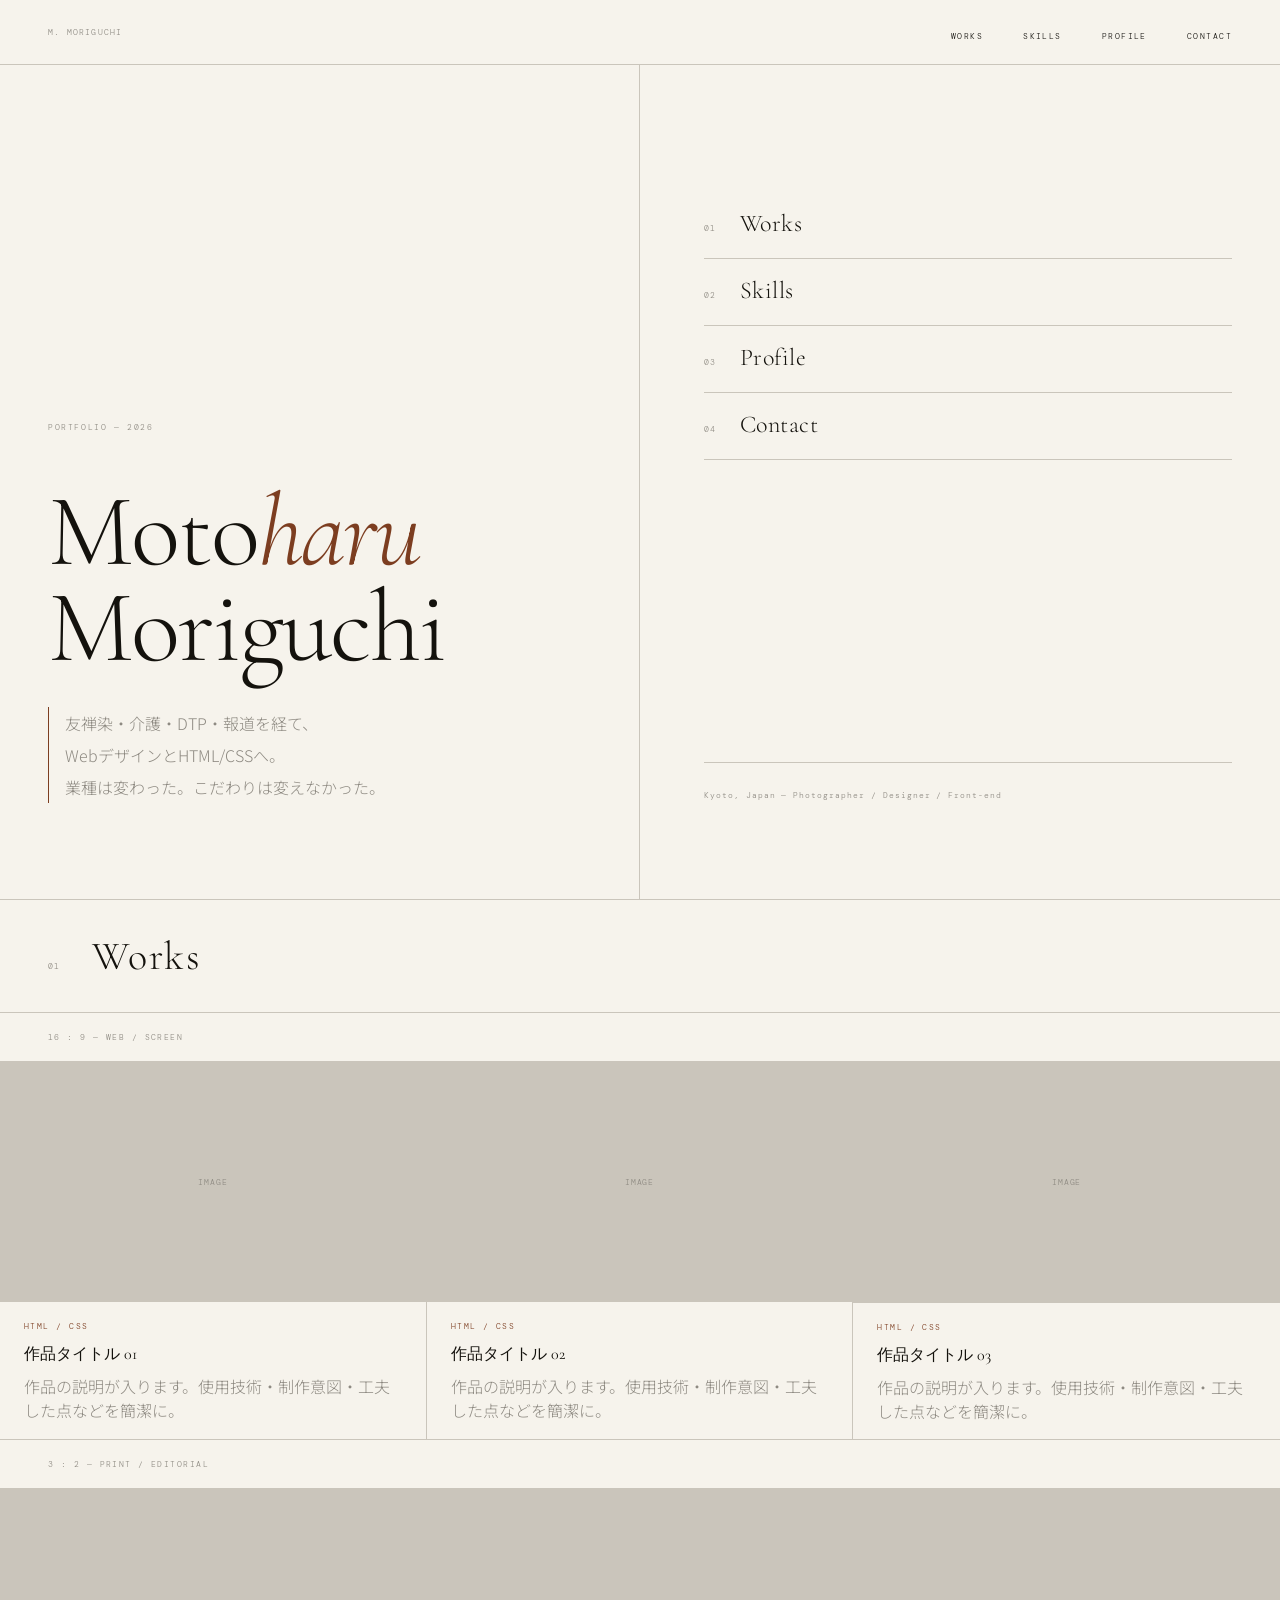
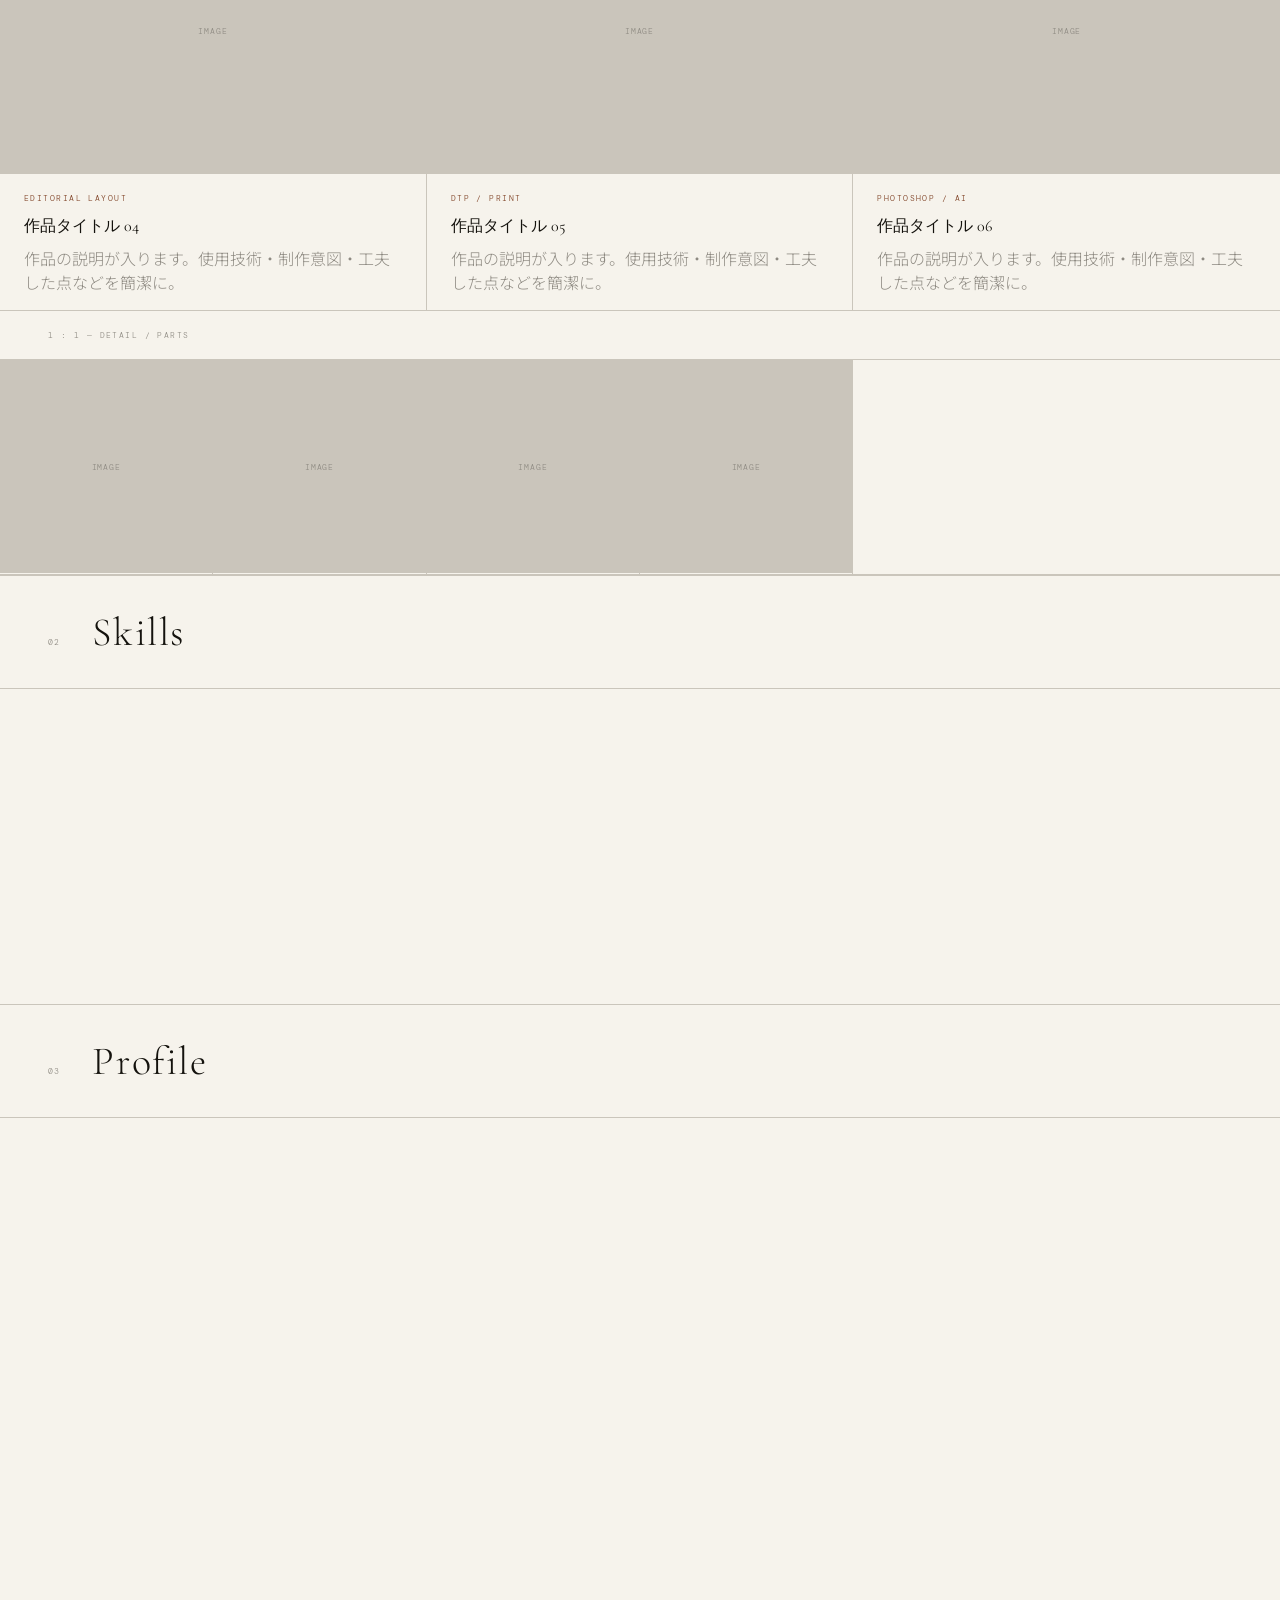
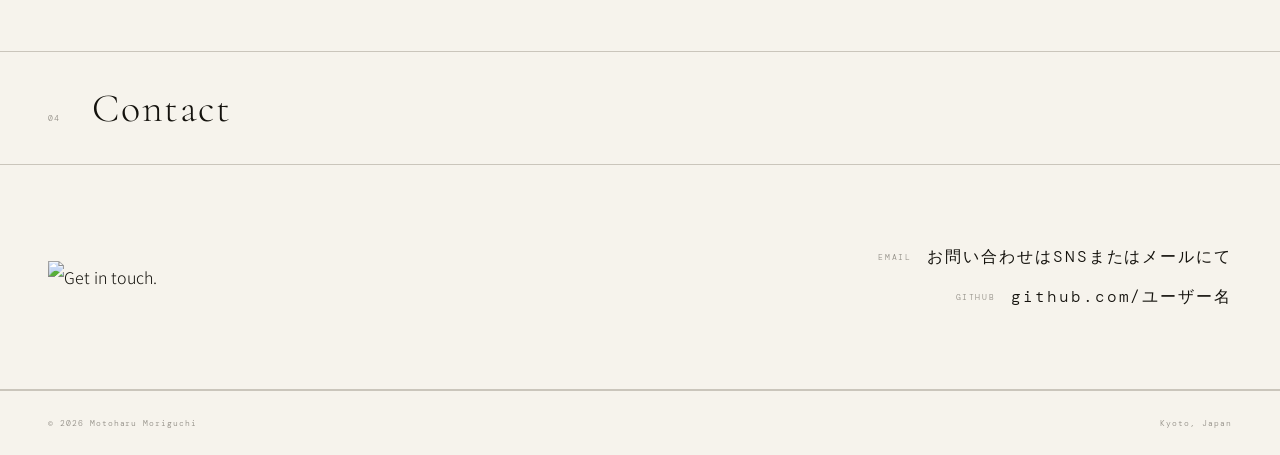
==== index.html @ 8b22ea51 "Refactor HTML structure and update skill indicators" ====
<!DOCTYPE html>
<html lang="ja">
<head>
  <meta charset="UTF-8">
  <meta name="viewport" content="width=device-width, initial-scale=1.0">
  <title>Motoharu Moriguchi — Portfolio</title>
  <link rel="preconnect" href="https://fonts.googleapis.com">
  <link rel="preconnect" href="https://fonts.gstatic.com" crossorigin>
  <link href="https://fonts.googleapis.com/css2?family=Cormorant+Garamond:ital,wght@0,300;0,400;0,600;1,300;1,400&family=Noto+Sans+JP:wght@300;400&family=DM+Mono:wght@300;400&display=swap" rel="stylesheet">
  <link rel="stylesheet" href="style.css">
</head>
<body>

  <!-- HEADER -->
  <header>
    <div class="logo label">M. Moriguchi</div>
    <nav>
      <ul>
        <li><a href="#works">Works</a></li>
        <li><a href="#skills">Skills</a></li>
        <li><a href="#profile">Profile</a></li>
        <li><a href="#contact">Contact</a></li>
      </ul>
    </nav>
  </header>

  <!-- HERO -->
  <section id="hero">
    <div class="hero-left">
      <div class="hero-issue label">Portfolio — 2026</div>
      <h1 class="hero-name serif">Moto<em>haru</em><br>Moriguchi</h1>
      <p class="hero-desc">
        友禅染・介護・DTP・報道を経て、<br>
        WebデザインとHTML/CSSへ。<br>
        業種は変わった。こだわりは変えなかった。
      </p>
    </div>
    <div class="hero-right">
      <ul class="hero-index">
        <li><a href="#works" class="hero-index-item">
          <span class="hero-index-num mono">01</span>
          <span class="hero-index-label serif">Works</span>
        </a></li>
        <li><a href="#skills" class="hero-index-item">
          <span class="hero-index-num mono">02</span>
          <span class="hero-index-label serif">Skills</span>
        </a></li>
        <li><a href="#profile" class="hero-index-item">
          <span class="hero-index-num mono">03</span>
          <span class="hero-index-label serif">Profile</span>
        </a></li>
        <li><a href="#contact" class="hero-index-item">
          <span class="hero-index-num mono">04</span>
          <span class="hero-index-label serif">Contact</span>
        </a></li>
      </ul>
      <div class="hero-bottom mono">Kyoto, Japan — Photographer / Designer / Front-end</div>
    </div>
  </section>

  <!-- WORKS -->
  <section id="works">
    <div class="section-header">
      <span class="section-num label">01</span>
      <h2 class="section-title serif">Works</h2>
    </div>

    <!-- 16:9 × 3 -->
    <div class="works-group">
      <div class="works-group-label">16 : 9 — Web / Screen</div>
      <ul class="works-grid-wide works-list">
        <li class="work-item fade-in">
          <div class="work-thumb r-16-9">
            <div class="work-thumb-placeholder">IMAGE</div>
          </div>
          <div class="work-meta">
            <div class="work-tag">HTML / CSS</div>
            <h3 class="work-title serif">作品タイトル 01</h3>
            <p class="work-desc">作品の説明が入ります。使用技術・制作意図・工夫した点などを簡潔に。</p>
          </div>
        </li>
        <li class="work-item fade-in">
          <div class="work-thumb r-16-9">
            <div class="work-thumb-placeholder">IMAGE</div>
          </div>
          <div class="work-meta">
            <div class="work-tag">HTML / CSS</div>
            <h3 class="work-title serif">作品タイトル 02</h3>
            <p class="work-desc">作品の説明が入ります。使用技術・制作意図・工夫した点などを簡潔に。</p>
          </div>
        </li>
        <li class="work-item fade-in">
          <div class="work-thumb r-16-9">
            <div class="work-thumb-placeholder">IMAGE</div>
          </div>
          <div class="work-meta">
            <div class="work-tag">HTML / CSS</div>
            <h3 class="work-title serif">作品タイトル 03</h3>
            <p class="work-desc">作品の説明が入ります。使用技術・制作意図・工夫した点などを簡潔に。</p>
          </div>
        </li>
      </ul>
    </div>

    <!-- 3:2 × 3 -->
    <div class="works-group">
      <div class="works-group-label">3 : 2 — Print / Editorial</div>
      <ul class="works-grid-wide works-list">
        <li class="work-item fade-in">
          <div class="work-thumb r-3-2">
            <div class="work-thumb-placeholder">IMAGE</div>
          </div>
          <div class="work-meta">
            <div class="work-tag">Editorial Layout</div>
            <h3 class="work-title serif">作品タイトル 04</h3>
            <p class="work-desc">作品の説明が入ります。使用技術・制作意図・工夫した点などを簡潔に。</p>
          </div>
        </li>
        <li class="work-item fade-in">
          <div class="work-thumb r-3-2">
            <div class="work-thumb-placeholder">IMAGE</div>
          </div>
          <div class="work-meta">
            <div class="work-tag">DTP / Print</div>
            <h3 class="work-title serif">作品タイトル 05</h3>
            <p class="work-desc">作品の説明が入ります。使用技術・制作意図・工夫した点などを簡潔に。</p>
          </div>
        </li>
        <li class="work-item fade-in">
          <div class="work-thumb r-3-2">
            <div class="work-thumb-placeholder">IMAGE</div>
          </div>
          <div class="work-meta">
            <div class="work-tag">Photoshop / Ai</div>
            <h3 class="work-title serif">作品タイトル 06</h3>
            <p class="work-desc">作品の説明が入ります。使用技術・制作意図・工夫した点などを簡潔に。</p>
          </div>
        </li>
      </ul>
    </div>

    <!-- 1:1 × 6 -->
    <div class="works-group">
      <div class="works-group-label">1 : 1 — Detail / Parts</div>
      <ul class="works-grid-square works-list">
        <li class="work-item fade-in">
          <div class="work-thumb r-1-1"><div class="work-thumb-placeholder">IMAGE</div></div>
        </li>
        <li class="work-item fade-in">
          <div class="work-thumb r-1-1"><div class="work-thumb-placeholder">IMAGE</div></div>
        </li>
        <li class="work-item fade-in">
          <div class="work-thumb r-1-1"><div class="work-thumb-placeholder">IMAGE</div></div>
        </li>
        <li class="work-item fade-in">
          <div class="work-thumb r-1-1"><div class="work-thumb-placeholder">IMAGE</div></div>
        </li>
        <li class="work-item fade-in">
          <div class="work-thumb r-1-1"><div class="work-thumb-placeholder">IMAGE</div></div>
        </li>
        <li class="work-item fade-in">
          <div class="work-thumb r-1-1"><div class="work-thumb-placeholder">IMAGE</div></div>
        </li>
      </ul>
    </div>
  </section>

  <!-- SKILLS -->
  <section id="skills">
    <div class="section-header">
      <span class="section-num label">02</span>
      <h2 class="section-title serif">Skills</h2>
    </div>
    <div class="skills-inner">
      <div class="skills-col fade-in">
        <div class="skills-col-title label">Design & Production</div>
        <ul class="skill-list">
          <li class="skill-row">
            <span class="skill-name">Photoshop</span>
            <div class="skill-level">
              <div class="skill-dot on"></div><div class="skill-dot on"></div><div class="skill-dot on"></div><div class="skill-dot on"></div><div class="skill-dot"></div>
            </div>
          </li>
          <li class="skill-row">
            <span class="skill-name">Illustrator</span>
            <div class="skill-level">
              <div class="skill-dot on"></div><div class="skill-dot on"></div><div class="skill-dot on"></div><div class="skill-dot on"></div><div class="skill-dot"></div>
            </div>
          </li>
          <li class="skill-row">
            <span class="skill-name">DTP / Print Output</span>
            <div class="skill-level">
              <div class="skill-dot on"></div><div class="skill-dot on"></div><div class="skill-dot on"></div><div class="skill-dot on"></div><div class="skill-dot on"></div>
            </div>
          </li>
        </ul>
      </div>
      <div class="skills-col fade-in">
        <div class="skills-col-title label">Web & Code</div>
        <ul class="skill-list">
          <li class="skill-row">
            <span class="skill-name">HTML / CSS</span>
            <div class="skill-level">
              <div class="skill-dot on"></div><div class="skill-dot on"></div><div class="skill-dot on"></div><div class="skill-dot"></div><div class="skill-dot"></div>
            </div>
          </li>
          <li class="skill-row">
            <span class="skill-name">Web Editing</span>
            <div class="skill-level">
              <div class="skill-dot on"></div><div class="skill-dot on"></div><div class="skill-dot on"></div><div class="skill-dot on"></div><div class="skill-dot"></div>
            </div>
          </li>
          <li class="skill-row">
            <span class="skill-name">AI Tools (Claude)</span>
            <div class="skill-level">
              <div class="skill-dot on"></div><div class="skill-dot on"></div><div class="skill-dot on"></div><div class="skill-dot on"></div><div class="skill-dot"></div>
            </div>
          </li>
        </ul>
      </div>
    </div>
  </section>

  <!-- PROFILE -->
  <section id="profile">
    <div class="section-header">
      <span class="section-num label">03</span>
      <h2 class="section-title serif">Profile</h2>
    </div>
    <div class="profile-inner">
      <div class="profile-main fade-in">
        <p class="profile-lead serif">
          異色に見えるキャリアが、<br>
          自分の中では<em>一本の線</em>でつながっています。
        </p>
        <p class="profile-body">
          友禅染職人として10年、その後介護・DTP・新聞社Web編集と現場を渡り歩いてきました。
          業種は変わっても、どの現場でも「精度と品質を自分の基準で守る」姿勢は一貫していました。
          現在はHTML/CSSによるWeb制作を習得し、これまでの制作・編集・出力の実務経験と組み合わせることで、
          デザインと実装の両面から貢献できる環境を探しています。
        </p>
      </div>
      <div class="profile-side fade-in">
        <div class="profile-side-title label">Career</div>
        <ul class="career-list">
          <li class="career-item">
            <div class="career-year mono">2003 – 2012</div>
            <div class="career-role">友禅染職人 / 森口華弘</div>
          </li>
          <li class="career-item">
            <div class="career-year mono">2014 – 2019</div>
            <div class="career-role">介護福祉士 / SOMPOケア</div>
          </li>
          <li class="career-item">
            <div class="career-year mono">2021 – 2022</div>
            <div class="career-role">印刷出力 / Pod株式会社</div>
          </li>
          <li class="career-item">
            <div class="career-year mono">2022 – 2025</div>
            <div class="career-role">Web編集 / 京都新聞社</div>
          </li>
          <li class="career-item">
            <div class="career-year mono">2026 –</div>
            <div class="career-role">Web制作 職業訓練修了</div>
          </li>
        </ul>
      </div>
    </div>
  </section>

  <!-- CONTACT -->
  <section id="contact">
    <div class="section-header">
      <span class="section-num label">04</span>
      <h2 class="section-title serif">Contact</h2>
    </div>
    <div class="contact-inner">
      <img src="assets/get_in_touch.svg" alt="Get in touch." class="contact-headline-svg">
      <ul class="contact-links">
        <li><a href="mailto:zeitgeist0703@gmail.com" class="contact-link">
          <span class="contact-link-label">Email</span>
          お問い合わせはSNSまたはメールにて
        </a></li>
        <li><a href="https://github.com/ユーザー名" class="contact-link" target="_blank">
          <span class="contact-link-label">GitHub</span>
          github.com/ユーザー名
        </a></li>
      </ul>
    </div>
  </section>

  <!-- FOOTER -->
  <footer>
    <span class="mono">© 2026 Motoharu Moriguchi</span>
    <span class="mono">Kyoto, Japan</span>
  </footer>

  <script>
    const observer = new IntersectionObserver((entries) => {
      entries.forEach((entry, i) => {
        if (entry.isIntersecting) {
          setTimeout(() => entry.target.classList.add('visible'), i * 100);
        }
      });
    }, { threshold: 0.1 });
    document.querySelectorAll('.fade-in').forEach(el => observer.observe(el));
  </script>

</body>
</html>
---- style.css ----
/* ============================================
   8px GRID SYSTEM
   font-size : 8 / 16 / 24 / 32 / 40 / 48 / 56 / 64 / 72 / 80 / 96 / 112px
   spacing   : 8 / 16 / 24 / 32 / 40 / 48 / 56 / 64 / 80 / 96 / 112 / 128px
   line-height: 16 / 24 / 32 / 40 / 48 / 56 / 64 / 80 / 96px
============================================ */

:root {
  --ink: #14120d;
  --paper: #f6f3ec;
  --accent: #7c3d20;
  --muted: #8e8a82;
  --rule: #cac5bb;
  --surface: rgba(124, 61, 32, 0.04);
}

*, *::before, *::after { box-sizing: border-box; margin: 0; padding: 0; }
html { scroll-behavior: smooth; }

body {
  background: var(--paper);
  color: var(--ink);
  font-family: 'Noto Sans JP', sans-serif;
  font-weight: 300;
  font-size: 16px;
  line-height: 32px;
  overflow-x: hidden;
}

/* ── UTILITY ── */
.label {
  font-family: 'DM Mono', monospace;
  font-size: 8px;
  line-height: 16px;
  color: var(--muted);
  letter-spacing: 0.15em;
  text-transform: uppercase;
}

.mono {
  font-family: 'DM Mono', monospace;
  font-size: 8px;
  line-height: 16px;
  color: var(--muted);
  letter-spacing: 0.12em;
}

.serif {
  font-family: 'Cormorant Garamond', serif;
  font-weight: 300;
}

nav ul,
.hero-index,
.contact-links,
.works-list,
.skill-list,
.career-list {
  list-style: none;
  padding: 0;
  margin: 0;
}

/* ── HEADER ── */
header {
  position: fixed;
  top: 0; left: 0; right: 0;
  z-index: 100;
  display: flex;
  justify-content: space-between;
  align-items: center;
  padding: 16px 48px;
  border-bottom: 1px solid var(--rule);
  background: rgba(246, 243, 236, 0.94);
  backdrop-filter: blur(8px);
}

nav ul { display: flex; gap: 40px; }

nav a {
  font-family: 'DM Mono', monospace;
  font-size: 8px;
  line-height: 16px;
  letter-spacing: 0.18em;
  text-transform: uppercase;
  color: var(--ink);
  text-decoration: none;
  position: relative;
  padding-bottom: 2px;
  transition: color 0.25s;
}

nav a::after {
  content: '';
  position: absolute;
  left: 0; bottom: 0;
  width: 0; height: 1px;
  background: var(--accent);
  transition: width 0.3s cubic-bezier(0.4, 0, 0.2, 1);
}
nav a:hover { color: var(--accent); }
nav a:hover::after { width: 100%; }

/* ── HERO ── */
#hero {
  min-height: 100vh;
  display: grid;
  grid-template-columns: 1fr 1fr;
  border-bottom: 1px solid var(--rule);
  padding-top: 64px;
}

.hero-left {
  padding: 128px 64px 96px 48px;
  display: flex;
  flex-direction: column;
  justify-content: flex-end;
  border-right: 1px solid var(--rule);
}

.hero-issue {
  letter-spacing: 0.2em;
  margin-bottom: 48px;
}

.hero-name {
  font-size: clamp(64px, 8vw, 112px);
  line-height: 96px;
  letter-spacing: -0.02em;
  margin-bottom: 32px;
}

.hero-name em { font-style: italic; color: var(--accent); }

.hero-desc {
  max-width: 48ch;
  font-size: 16px;
  line-height: 32px;
  color: var(--muted);
  border-left: 1px solid var(--accent);
  padding-left: 16px;
}

.hero-right {
  padding: 128px 48px 96px 64px;
  display: flex;
  flex-direction: column;
  justify-content: space-between;
}

.hero-index { display: flex; flex-direction: column; gap: 0; }

.hero-index-item {
  display: flex;
  align-items: baseline;
  gap: 24px;
  padding: 16px 0;
  border-bottom: 1px solid var(--rule);
  text-decoration: none;
  color: var(--ink);
  transition: color 0.25s, padding-left 0.25s cubic-bezier(0.4, 0, 0.2, 1);
}

.hero-index-item::after {
  content: '→';
  font-family: 'Cormorant Garamond', serif;
  font-size: 16px;
  margin-left: auto;
  opacity: 0;
  transform: translateX(-8px);
  transition: opacity 0.25s, transform 0.25s cubic-bezier(0.4, 0, 0.2, 1);
}

.hero-index-item:hover { color: var(--accent); padding-left: 8px; }
.hero-index-item:hover::after { opacity: 1; transform: translateX(0); }

.hero-index-num { min-width: 2ch; }

.hero-index-label {
  font-size: 24px;
  line-height: 32px;
  letter-spacing: 0.02em;
}

.hero-bottom { padding-top: 24px; border-top: 1px solid var(--rule); }

/* ── SECTION BASE ── */
section { border-bottom: 1px solid var(--rule); }

.section-header {
  display: flex;
  align-items: baseline;
  gap: 32px;
  padding: 32px 48px;
  border-bottom: 1px solid var(--rule);
}

.section-title {
  font-size: 40px;
  line-height: 48px;
  letter-spacing: 0.04em;
}

/* ── WORKS ── */
.works-group-label {
  font-family: 'DM Mono', monospace;
  font-size: 8px;
  line-height: 16px;
  letter-spacing: 0.18em;
  text-transform: uppercase;
  color: var(--muted);
  padding: 16px 48px;
  border-bottom: 1px solid var(--rule);
}

.works-grid-wide {
  display: grid;
  grid-template-columns: repeat(3, 1fr);
  border-bottom: 1px solid var(--rule);
}

.works-grid-square {
  display: grid;
  grid-template-columns: repeat(6, 1fr);
  border-bottom: 1px solid var(--rule);
}

.work-item {
  border-right: 1px solid var(--rule);
  cursor: pointer;
  position: relative;
  transition: background 0.3s, transform 0.35s cubic-bezier(0.4, 0, 0.2, 1), box-shadow 0.35s cubic-bezier(0.4, 0, 0.2, 1);
  overflow: hidden;
}

.work-item:last-child { border-right: none; }

.work-item:hover {
  background: var(--surface);
  transform: translateY(-3px);
  box-shadow: 0 12px 40px rgba(20, 18, 13, 0.07);
  z-index: 1;
}

.work-thumb {
  width: 100%;
  background: var(--rule);
  overflow: hidden;
  position: relative;
}

.work-thumb.r-16-9 { aspect-ratio: 16/9; }
.work-thumb.r-3-2  { aspect-ratio: 3/2; }
.work-thumb.r-1-1  { aspect-ratio: 1/1; }

.work-thumb::after {
  content: 'VIEW';
  position: absolute;
  inset: 0;
  background: rgba(20, 18, 13, 0);
  display: grid;
  place-items: center;
  font-family: 'DM Mono', monospace;
  font-size: 8px;
  letter-spacing: 0.28em;
  color: transparent;
  transition: background 0.35s ease, color 0.35s ease;
}

.work-item:hover .work-thumb::after {
  background: rgba(20, 18, 13, 0.4);
  color: var(--paper);
}

.work-thumb-placeholder {
  width: 100%;
  height: 100%;
  display: flex;
  align-items: center;
  justify-content: center;
  font-family: 'DM Mono', monospace;
  font-size: 8px;
  color: var(--muted);
  letter-spacing: 0.1em;
}

.work-meta {
  padding: 16px 24px;
  border-top: 1px solid var(--rule);
}

.works-grid-square .work-meta { display: none; }

.work-tag {
  font-family: 'DM Mono', monospace;
  font-size: 8px;
  line-height: 16px;
  letter-spacing: 0.18em;
  color: var(--accent);
  text-transform: uppercase;
  margin-bottom: 8px;
}

.work-title {
  font-size: 16px;
  line-height: 24px;
  font-weight: 400;
  margin-bottom: 8px;
}

.work-desc {
  font-size: 16px;
  line-height: 24px;
  color: var(--muted);
}

/* ── SKILLS ── */
#skills .skills-inner { display: grid; grid-template-columns: 1fr 1fr; }

.skills-col {
  padding: 48px;
  border-right: 1px solid var(--rule);
}
.skills-col:last-child { border-right: none; }

.skills-col-title { margin-bottom: 32px; }

.skill-row {
  padding: 12px 0;
  border-bottom: 1px solid var(--rule);
}

.skill-name {
  display: block;
  font-size: 16px;
  line-height: 24px;
  margin-bottom: 8px;
}

.skill-bar-wrap {
  display: flex;
  flex-direction: column;
  gap: 6px;
}

.skill-level-label {
  font-family: 'DM Mono', monospace;
  font-size: 7px;
  letter-spacing: 0.12em;
  color: var(--muted);
  align-self: flex-end;
}

.skill-bar-track {
  height: 3px;
  background: var(--rule);
  position: relative;
  border-radius: 1.5px;
}

.skill-bar-fill {
  position: absolute;
  top: 0; left: 0;
  height: 3px;
  background: var(--accent);
  border-radius: 1.5px;
}

/* ── PROFILE ── */
#profile .profile-inner { display: grid; grid-template-columns: 2fr 1fr; }

.profile-main {
  padding: 64px 48px;
  border-right: 1px solid var(--rule);
}

.profile-lead {
  font-size: clamp(24px, 2.5vw, 32px);
  line-height: 48px;
  margin-bottom: 48px;
}

.profile-lead em { font-style: italic; color: var(--accent); }

.profile-body {
  font-size: 16px;
  line-height: 32px;
  color: var(--muted);
  max-width: 60ch;
}

.profile-side { padding: 64px 48px; }

.profile-side-title { margin-bottom: 24px; }

.career-item {
  padding: 16px 0;
  border-bottom: 1px solid var(--rule);
  transition: padding-left 0.2s cubic-bezier(0.4, 0, 0.2, 1);
}

.career-item:hover { padding-left: 8px; }

.career-role {
  font-size: 16px;
  line-height: 24px;
}

/* ── CONTACT ── */
#contact .contact-inner {
  padding: 80px 48px;
  display: flex;
  align-items: center;
  justify-content: space-between;
}

.contact-headline {
  font-size: clamp(40px, 5vw, 120px);
  line-height: 0.78;
  letter-spacing: -0.03em;
}

.contact-headline em { font-style: italic; color: var(--accent); }

.contact-links {
  display: flex;
  flex-direction: column;
  gap: 16px;
  align-items: flex-end;
}

.contact-link {
  font-family: 'DM Mono', monospace;
  font-size: 16px;
  line-height: 24px;
  letter-spacing: 0.12em;
  color: var(--ink);
  text-decoration: none;
  display: flex;
  align-items: center;
  gap: 16px;
  transition: color 0.25s;
}

.contact-link:hover { color: var(--accent); }

.contact-link-label {
  font-size: 8px;
  line-height: 16px;
  color: var(--muted);
  letter-spacing: 0.2em;
  text-transform: uppercase;
}

/* ── FOOTER ── */
footer {
  padding: 24px 48px;
  display: flex;
  justify-content: space-between;
  align-items: center;
  border-top: 1px solid var(--rule);
}

/* ── FADE IN ── */
.fade-in {
  opacity: 0;
  transform: translateY(16px);
  transition: opacity 0.75s cubic-bezier(0.4, 0, 0.2, 1), transform 0.75s cubic-bezier(0.4, 0, 0.2, 1);
}
.fade-in.visible { opacity: 1; transform: none; }

/* ── RESPONSIVE ── */
@media (max-width: 768px) {
  header { padding: 16px 24px; }
  nav ul { gap: 16px; }

  #hero { grid-template-columns: 1fr; }
  .hero-left {
    padding: 88px 24px 40px;
    border-right: none;
    border-bottom: 1px solid var(--rule);
  }
  .hero-issue { margin-bottom: 32px; }
  .hero-name {
    font-size: clamp(40px, 11vw, 64px);
    line-height: 56px;
    margin-bottom: 24px;
  }
  .hero-right { padding: 40px 24px; }
  .hero-index-item { padding: 16px 0; }
  .hero-index-label { font-size: 24px; line-height: 32px; }

  .section-header { padding: 16px 24px; }
  .section-title { font-size: 32px; line-height: 40px; }

  .works-grid-wide { grid-template-columns: 1fr; }
  .works-grid-square { grid-template-columns: repeat(3, 1fr); }
  .work-item { border-right: none; border-bottom: 1px solid var(--rule); }
  .works-group-label { padding: 16px 24px; }

  #skills .skills-inner { grid-template-columns: 1fr; }
  .skills-col { border-right: none; border-bottom: 1px solid var(--rule); padding: 32px 24px; }

  #profile .profile-inner { grid-template-columns: 1fr; }
  .profile-main { border-right: none; border-bottom: 1px solid var(--rule); padding: 40px 24px; }
  .profile-lead { font-size: clamp(24px, 4.5vw, 32px); line-height: 40px; margin-bottom: 32px; }
  .profile-side { padding: 40px 24px; }

  #contact .contact-inner {
    flex-direction: column;
    gap: 40px;
    align-items: flex-start;
    padding: 48px 24px;
  }
  .contact-headline { font-size: clamp(40px, 11vw, 56px); }
  .contact-links { align-items: flex-start; }

  footer { padding: 24px; flex-direction: column; gap: 8px; align-items: flex-start; }
}

@media (hover: none) {
  .work-item:hover { transform: none; box-shadow: none; background: transparent; }
  .hero-index-item:hover { padding-left: 0; }
  .hero-index-item:hover::after { opacity: 0; transform: translateX(-8px); }
  .career-item:hover { padding-left: 0; }
}
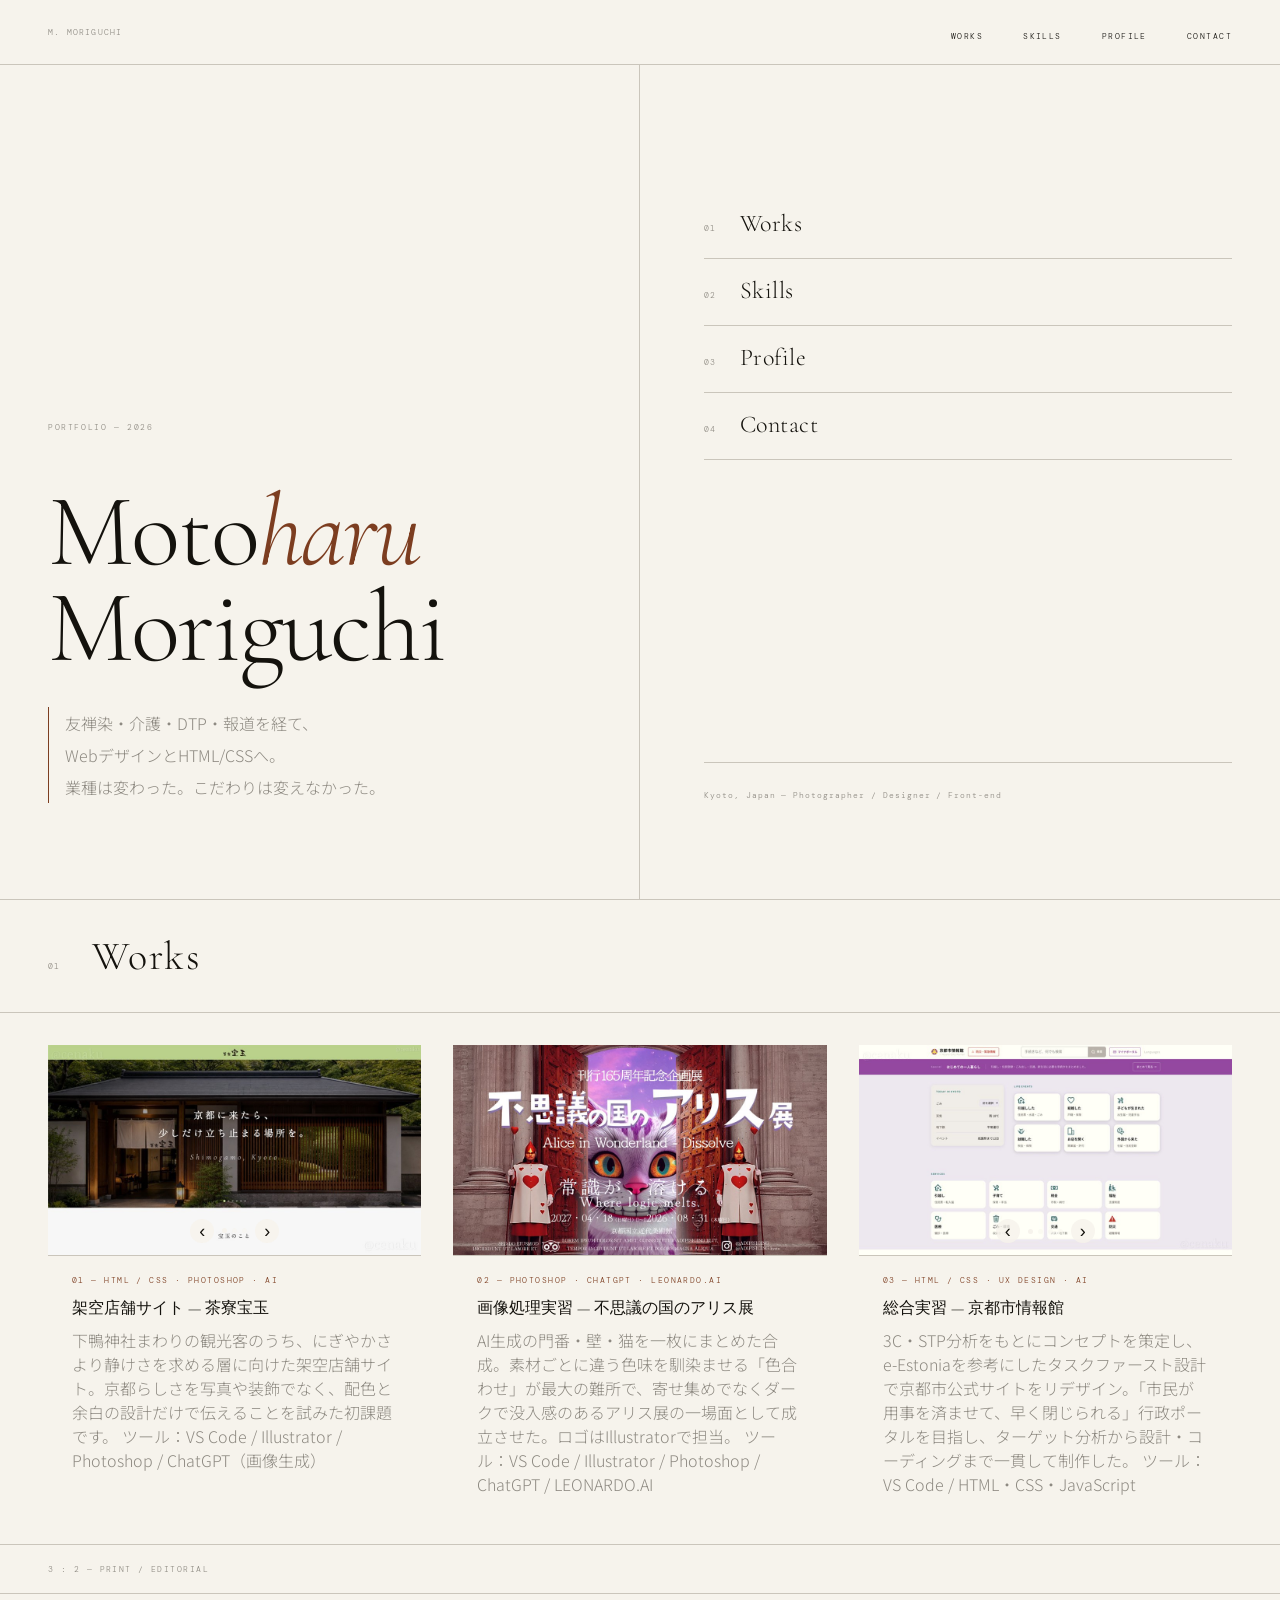
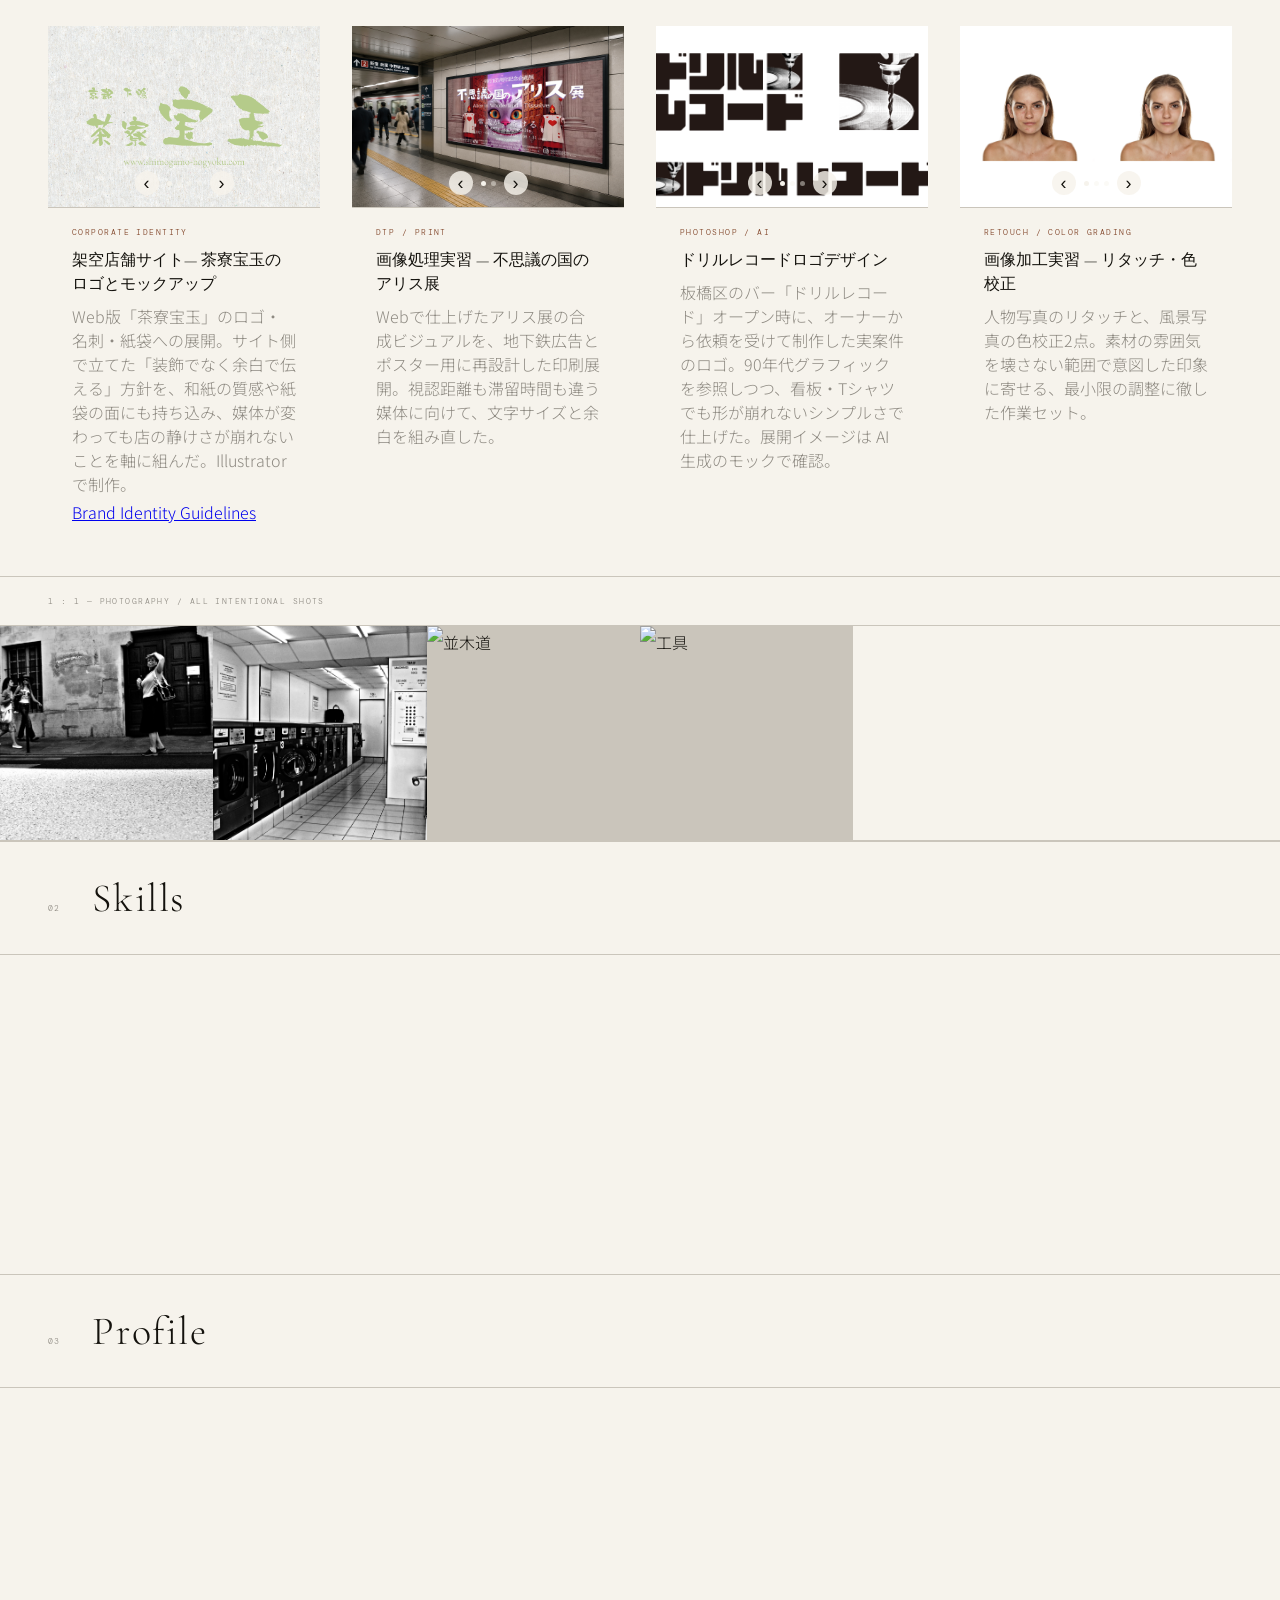
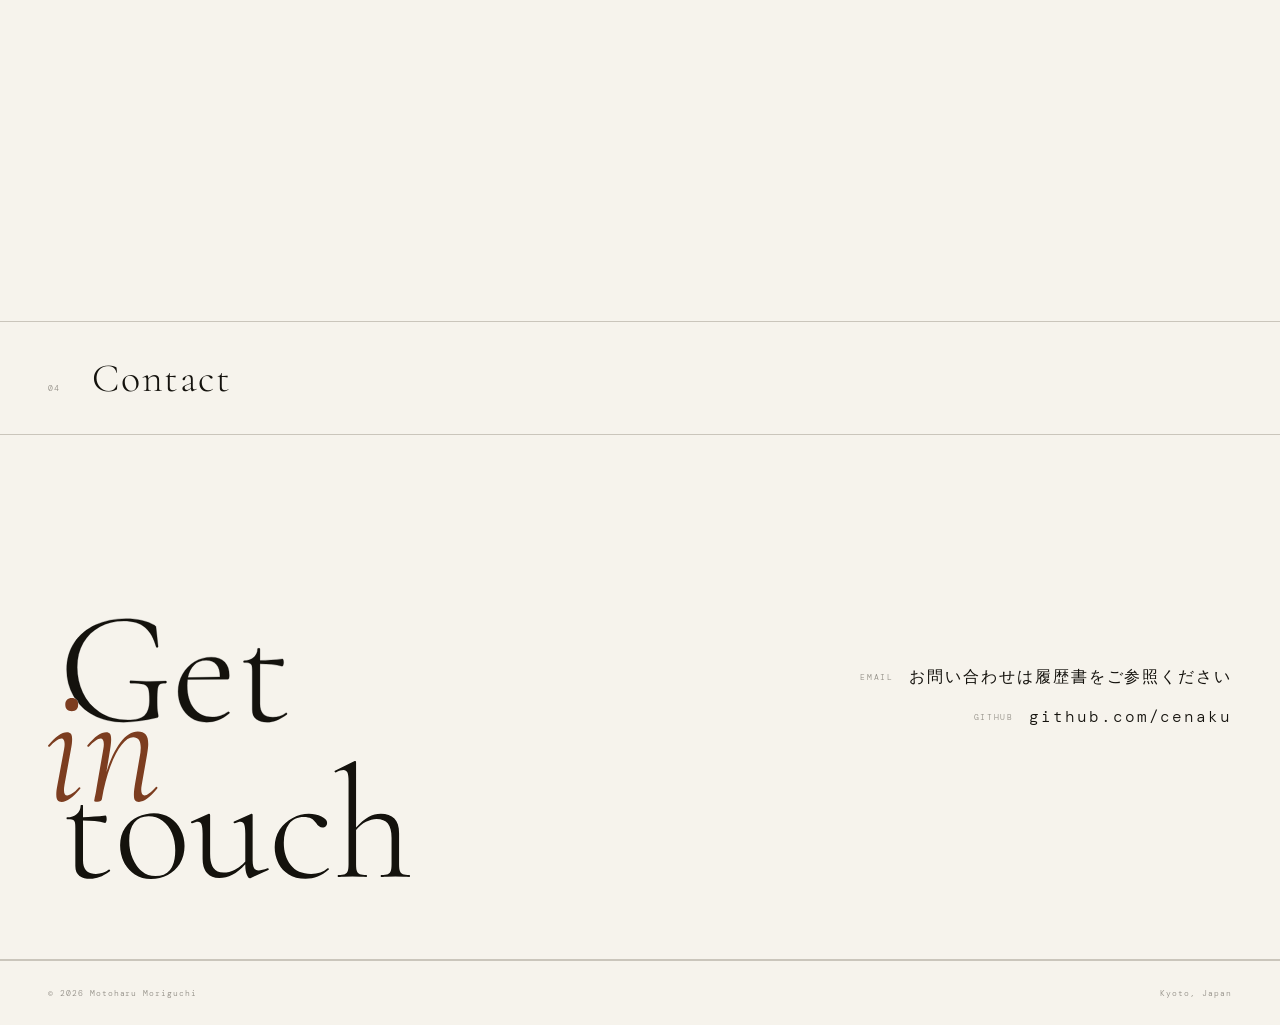
==== commit f1f2a5a7: "Move portfolio_index contents to root" ====
--- a/index.html
+++ b/index.html
@@ -1,310 +1,740 @@
-<!DOCTYPE html>
+<!doctype html>
 <html lang="ja">
-<head>
-  <meta charset="UTF-8">
-  <meta name="viewport" content="width=device-width, initial-scale=1.0">
-  <title>Motoharu Moriguchi — Portfolio</title>
-  <link rel="preconnect" href="https://fonts.googleapis.com">
-  <link rel="preconnect" href="https://fonts.gstatic.com" crossorigin>
-  <link href="https://fonts.googleapis.com/css2?family=Cormorant+Garamond:ital,wght@0,300;0,400;0,600;1,300;1,400&family=Noto+Sans+JP:wght@300;400&family=DM+Mono:wght@300;400&display=swap" rel="stylesheet">
-  <link rel="stylesheet" href="style.css">
-</head>
-<body>
-
-  <!-- HEADER -->
-  <header>
-    <div class="logo label">M. Moriguchi</div>
-    <nav>
-      <ul>
-        <li><a href="#works">Works</a></li>
-        <li><a href="#skills">Skills</a></li>
-        <li><a href="#profile">Profile</a></li>
-        <li><a href="#contact">Contact</a></li>
-      </ul>
-    </nav>
-  </header>
-
-  <!-- HERO -->
-  <section id="hero">
-    <div class="hero-left">
-      <div class="hero-issue label">Portfolio — 2026</div>
-      <h1 class="hero-name serif">Moto<em>haru</em><br>Moriguchi</h1>
-      <p class="hero-desc">
-        友禅染・介護・DTP・報道を経て、<br>
-        WebデザインとHTML/CSSへ。<br>
-        業種は変わった。こだわりは変えなかった。
-      </p>
-    </div>
-    <div class="hero-right">
-      <ul class="hero-index">
-        <li><a href="#works" class="hero-index-item">
-          <span class="hero-index-num mono">01</span>
-          <span class="hero-index-label serif">Works</span>
-        </a></li>
-        <li><a href="#skills" class="hero-index-item">
-          <span class="hero-index-num mono">02</span>
-          <span class="hero-index-label serif">Skills</span>
-        </a></li>
-        <li><a href="#profile" class="hero-index-item">
-          <span class="hero-index-num mono">03</span>
-          <span class="hero-index-label serif">Profile</span>
-        </a></li>
-        <li><a href="#contact" class="hero-index-item">
-          <span class="hero-index-num mono">04</span>
-          <span class="hero-index-label serif">Contact</span>
-        </a></li>
-      </ul>
-      <div class="hero-bottom mono">Kyoto, Japan — Photographer / Designer / Front-end</div>
-    </div>
-  </section>
-
-  <!-- WORKS -->
-  <section id="works">
-    <div class="section-header">
-      <span class="section-num label">01</span>
-      <h2 class="section-title serif">Works</h2>
-    </div>
-
-    <!-- 16:9 × 3 -->
-    <div class="works-group">
-      <div class="works-group-label">16 : 9 — Web / Screen</div>
-      <ul class="works-grid-wide works-list">
+  <head>
+    <meta charset="UTF-8" />
+    <meta name="viewport" content="width=device-width, initial-scale=1.0" />
+    <title>Motoharu Moriguchi — Portfolio</title>
+    <link rel="preconnect" href="https://fonts.googleapis.com" />
+    <link rel="preconnect" href="https://fonts.gstatic.com" crossorigin />
+    <link
+      href="https://fonts.googleapis.com/css2?family=Cormorant+Garamond:ital,wght@0,300;0,400;0,600;1,300;1,400&family=Noto+Sans+JP:wght@300;400&family=DM+Mono:wght@300;400&display=swap"
+      rel="stylesheet"
+    />
+    <link rel="stylesheet" href="style.css" />
+  </head>
+  <body>
+    <!-- HEADER -->
+    <header>
+      <div class="logo label">M. Moriguchi</div>
+      <nav>
+        <ul>
+          <li><a href="#works">Works</a></li>
+          <li><a href="#skills">Skills</a></li>
+          <li><a href="#profile">Profile</a></li>
+          <li><a href="#contact">Contact</a></li>
+        </ul>
+      </nav>
+    </header>
+
+    <!-- HERO -->
+    <section id="hero">
+      <div class="hero-left">
+        <div class="hero-issue label">Portfolio — 2026</div>
+        <h1 class="hero-name serif">Moto<em>haru</em><br />Moriguchi</h1>
+        <p class="hero-desc">
+          友禅染・介護・DTP・報道を経て、<br />
+          WebデザインとHTML/CSSへ。<br />
+          業種は変わった。こだわりは変えなかった。
+        </p>
+      </div>
+      <div class="hero-right">
+        <ul class="hero-index">
+          <li>
+            <a href="#works" class="hero-index-item">
+              <span class="hero-index-num mono">01</span>
+              <span class="hero-index-label serif">Works</span>
+            </a>
+          </li>
+          <li>
+            <a href="#skills" class="hero-index-item">
+              <span class="hero-index-num mono">02</span>
+              <span class="hero-index-label serif">Skills</span>
+            </a>
+          </li>
+          <li>
+            <a href="#profile" class="hero-index-item">
+              <span class="hero-index-num mono">03</span>
+              <span class="hero-index-label serif">Profile</span>
+            </a>
+          </li>
+          <li>
+            <a href="#contact" class="hero-index-item">
+              <span class="hero-index-num mono">04</span>
+              <span class="hero-index-label serif">Contact</span>
+            </a>
+          </li>
+        </ul>
+        <div class="hero-bottom mono">
+          Kyoto, Japan — Photographer / Designer / Front-end
+        </div>
+      </div>
+    </section>
+
+    <!-- WORKS -->
+    <section id="works">
+      <div class="section-header">
+        <span class="section-num label">01</span>
+        <h2 class="section-title serif">Works</h2>
+      </div>
+
+      <div class="works-grid-wide works-list">
+        <!-- 01 Saryo -->
+        <li class="work-item fade-in">
+          <div class="work-thumb r-16-9 work-slider" data-total="3">
+            <div class="work-slides">
+              <img
+                src="../assets/work/work_saryo_1.jpg"
+                alt="架空茶寮サイト 1"
+              />
+              <img
+                src="../assets/work/work_saryo_2.jpg"
+                alt="架空茶寮サイト 2"
+              />
+              <img
+                src="../assets/work/work_saryo_3.jpg"
+                alt="架空茶寮サイト 3"
+              />
+            </div>
+            <div class="slider-nav">
+              <button class="slider-btn slider-prev" aria-label="前へ">
+                ‹
+              </button>
+              <div class="slider-dots">
+                <span class="slider-dot active"></span>
+                <span class="slider-dot"></span>
+                <span class="slider-dot"></span>
+              </div>
+              <button class="slider-btn slider-next" aria-label="次へ">
+                ›
+              </button>
+            </div>
+          </div>
+          <div class="work-meta">
+            <div class="work-tag">01 — HTML / CSS · Photoshop · AI</div>
+            <h3 class="work-title serif">架空店舗サイト — 茶寮宝玉</h3>
+            <p class="work-desc">
+              下鴨神社まわりの観光客のうち、にぎやかさより静けさを求める層に向けた架空店舗サイト。京都らしさを写真や装飾でなく、配色と余白の設計だけで伝えることを試みた初課題です。
+              ツール：VS Code / Illustrator / Photoshop / ChatGPT（画像生成）
+            </p>
+          </div>
+        </li>
+
+        <!-- 02 Alice -->
         <li class="work-item fade-in">
           <div class="work-thumb r-16-9">
-            <div class="work-thumb-placeholder">IMAGE</div>
+            <img
+              src="../assets/work/work_alice_1.jpg"
+              alt="不思議の国のアリス展"
+            />
           </div>
           <div class="work-meta">
-            <div class="work-tag">HTML / CSS</div>
-            <h3 class="work-title serif">作品タイトル 01</h3>
-            <p class="work-desc">作品の説明が入ります。使用技術・制作意図・工夫した点などを簡潔に。</p>
+            <div class="work-tag">02 — Photoshop · ChatGPT · LEONARDO.AI</div>
+            <h3 class="work-title serif">
+              画像処理実習 — 不思議の国のアリス展
+            </h3>
+            <p class="work-desc">
+              AI生成の門番・壁・猫を一枚にまとめた合成。素材ごとに違う色味を馴染ませる「色合わせ」が最大の難所で、寄せ集めでなくダークで没入感のあるアリス展の一場面として成立させた。ロゴはIllustratorで担当。
+              ツール：VS Code / Illustrator / Photoshop / ChatGPT / LEONARDO.AI
+            </p>
           </div>
         </li>
+
+        <!-- 03 Kyoto -->
         <li class="work-item fade-in">
-          <div class="work-thumb r-16-9">
-            <div class="work-thumb-placeholder">IMAGE</div>
+          <div class="work-thumb r-16-9 work-slider" data-total="4">
+            <div class="work-slides">
+              <img src="../assets/work/work_kyoto_1.jpg" alt="京都市情報館 1" />
+              <img src="../assets/work/work_kyoto_2.jpg" alt="京都市情報館 2" />
+              <img src="../assets/work/work_kyoto_3.jpg" alt="京都市情報館 3" />
+              <img src="../assets/work/work_kyoto_4.jpg" alt="京都市情報館 4" />
+            </div>
+            <div class="slider-nav">
+              <button class="slider-btn slider-prev" aria-label="前へ">
+                ‹
+              </button>
+              <div class="slider-dots">
+                <span class="slider-dot active"></span>
+                <span class="slider-dot"></span>
+                <span class="slider-dot"></span>
+                <span class="slider-dot"></span>
+              </div>
+              <button class="slider-btn slider-next" aria-label="次へ">
+                ›
+              </button>
+            </div>
           </div>
           <div class="work-meta">
-            <div class="work-tag">HTML / CSS</div>
-            <h3 class="work-title serif">作品タイトル 02</h3>
-            <p class="work-desc">作品の説明が入ります。使用技術・制作意図・工夫した点などを簡潔に。</p>
+            <div class="work-tag">03 — HTML / CSS · UX Design · AI</div>
+            <h3 class="work-title serif">総合実習 — 京都市情報館</h3>
+            <p class="work-desc">
+              3C・STP分析をもとにコンセプトを策定し、e-Estoniaを参考にしたタスクファースト設計で京都市公式サイトをリデザイン。「市民が用事を済ませて、早く閉じられる」行政ポータルを目指し、ターゲット分析から設計・コーディングまで一貫して制作した。
+              ツール：VS Code / HTML・CSS・JavaScript
+            </p>
           </div>
         </li>
-        <li class="work-item fade-in">
-          <div class="work-thumb r-16-9">
-            <div class="work-thumb-placeholder">IMAGE</div>
+      </div>
+
+      <!-- 3:2 × 3 -->
+      <div class="works-group">
+        <div class="works-group-label">3 : 2 — Print / Editorial</div>
+        <ul class="works-grid-wide col-4 works-list">
+          <li class="work-item fade-in">
+            <div class="work-thumb r-3-2 work-slider" data-total="4">
+              <div class="work-slides">
+                <img
+                  src="../assets/work/saryo_logo_washi.png"
+                  alt="茶寮宝玉 ロゴ（和紙）"
+                />
+                <img
+                  src="../assets/work/saryo_logo_washi_green.png"
+                  alt="茶寮宝玉 ロゴ（緑）"
+                />
+                <img
+                  src="../assets/work/saryo_biz-card.png"
+                  alt="茶寮宝玉 名刺モックアップ"
+                />
+                <img
+                  src="../assets/work/washi_paperbag_logo.png"
+                  alt="茶寮宝玉 紙袋モックアップ"
+                />
+                <img
+                  src="../assets/work/saryo_tea_package.png"
+                  alt="茶寮宝玉 パッケージモックアップ"
+                />
+              </div>
+              <div class="slider-nav">
+                <button class="slider-btn slider-prev" aria-label="前へ">
+                  ‹
+                </button>
+                <div class="slider-dots">
+                  <span class="slider-dot active"></span>
+                  <span class="slider-dot"></span>
+                  <span class="slider-dot"></span>
+                  <span class="slider-dot"></span>
+                </div>
+                <button class="slider-btn slider-next" aria-label="次へ">
+                  ›
+                </button>
+              </div>
+            </div>
+            <div class="work-meta">
+              <div class="work-tag">Corporate Identity</div>
+              <h3 class="work-title serif">
+                架空店舗サイト— 茶寮宝玉のロゴとモックアップ
+              </h3>
+              <p class="work-desc">
+                Web版「茶寮宝玉」のロゴ・名刺・紙袋への展開。サイト側で立てた「装飾でなく余白で伝える」方針を、和紙の質感や紙袋の面にも持ち込み、媒体が変わっても店の静けさが崩れないことを軸に組んだ。Illustratorで制作。
+              </p>
+<a href="https://github.com/cenaku/saryo_identity/blob/main/saryo%20_Brand_Identity_Guidelines.pdf" target="_blank" class="brand-link">
+  Brand Identity Guidelines
+</a>
+</div>
+          </li>
+          <li class="work-item fade-in">
+            <div class="work-thumb r-3-2 work-slider" data-total="2">
+              <div class="work-slides">
+                <img
+                  src="../assets/work/alice_subway.jpg"
+                  alt="不思議の国のアリス展 地下鉄ポスター"
+                />
+                <img
+                  src="../assets/work/Alice_poster.png"
+                  alt="不思議の国のアリス展 ポスター"
+                />
+              </div>
+              <div class="slider-nav">
+                <button class="slider-btn slider-prev" aria-label="前へ">
+                  ‹
+                </button>
+                <div class="slider-dots">
+                  <span class="slider-dot active"></span>
+                  <span class="slider-dot"></span>
+                </div>
+                <button class="slider-btn slider-next" aria-label="次へ">
+                  ›
+                </button>
+              </div>
+            </div>
+            <div class="work-meta">
+              <div class="work-tag">DTP / Print</div>
+              <h3 class="work-title serif">
+                画像処理実習 — 不思議の国のアリス展
+              </h3>
+              <p class="work-desc">
+                Webで仕上げたアリス展の合成ビジュアルを、地下鉄広告とポスター用に再設計した印刷展開。視認距離も滞留時間も違う媒体に向けて、文字サイズと余白を組み直した。
+              </p>
+            </div>
+          </li>
+          <li class="work-item fade-in">
+            <div class="work-thumb r-3-2 work-slider" data-total="3">
+              <div class="work-slides">
+                <img
+                  src="../assets/work/drill logos.png"
+                  alt="drill ロゴデザイン"
+                />
+                <img src="../assets/work/drill_T.png" alt="drill Tシャツ" />
+                <img src="../assets/work/drill_T_2.png" alt="drill Tシャツ 2" />
+              </div>
+              <div class="slider-nav">
+                <button class="slider-btn slider-prev" aria-label="前へ">
+                  ‹
+                </button>
+                <div class="slider-dots">
+                  <span class="slider-dot active"></span>
+                  <span class="slider-dot"></span>
+                  <span class="slider-dot"></span>
+                </div>
+                <button class="slider-btn slider-next" aria-label="次へ">
+                  ›
+                </button>
+              </div>
+            </div>
+            <div class="work-meta">
+              <div class="work-tag">Photoshop / Ai</div>
+              <h3 class="work-title serif">ドリルレコードロゴデザイン</h3>
+              <p class="work-desc">
+                板橋区のバー「ドリルレコード」オープン時に、オーナーから依頼を受けて制作した実案件のロゴ。90年代グラフィックを参照しつつ、看板・Tシャツでも形が崩れないシンプルさで仕上げた。展開イメージは
+                AI 生成のモックで確認。
+              </p>
+            </div>
+          </li>
+          <li class="work-item fade-in">
+            <div class="work-thumb r-3-2 work-slider" data-total="3">
+              <div class="work-slides">
+                <img
+                  src="../assets/work/nikibi_work.png"
+                  alt="リタッチ Before/After"
+                />
+                <img
+                  src="../assets/work/color_work.png"
+                  alt="風景色校正 紅葉"
+                />
+                <img
+                  src="../assets/work/light_work.png"
+                  alt="風景色校正 コンクリート"
+                />
+              </div>
+              <div class="slider-nav">
+                <button class="slider-btn slider-prev" aria-label="前へ">
+                  ‹
+                </button>
+                <div class="slider-dots">
+                  <span class="slider-dot active"></span>
+                  <span class="slider-dot"></span>
+                  <span class="slider-dot"></span>
+                </div>
+                <button class="slider-btn slider-next" aria-label="次へ">
+                  ›
+                </button>
+              </div>
+            </div>
+            <div class="work-meta">
+              <div class="work-tag">Retouch / Color Grading</div>
+              <h3 class="work-title serif">画像加工実習 — リタッチ・色校正</h3>
+              <p class="work-desc">
+                人物写真のリタッチと、風景写真の色校正2点。素材の雰囲気を壊さない範囲で意図した印象に寄せる、最小限の調整に徹した作業セット。
+              </p>
+            </div>
+          </li>
+        </ul>
+      </div>
+
+      <!-- 1:1 × 6 -->
+      <!-- 1:1 × 6 -->
+      <div class="works-group">
+        <div class="works-group-label">1 : 1 — Photography / All intentional shots</div>
+        <ul class="works-grid-square works-list">
+          <li class="work-item fade-in">
+            <div class="work-thumb r-1-1">
+              <img src="../assets/work/looking-rgb-2.png" alt="路地" />
+              <p class="work-desc">パリ。CONTAX Tvs Digitalを持って歩いていた頃。</p>
+            </div>
+            <div class="work-meta">
+              <div class="work-tag">Photography</div>
+              <h3 class="work-title serif">路地</h3>
+              <p class="work-desc"></p>
+            </div>
+          </li>
+          <li class="work-item fade-in">
+            <div class="work-thumb r-1-1">
+              <img src="../assets/work/491.png" alt="コインランドリー" />
+              <p class="work-desc">パリ。CONTAX Tvs Digitalを持って歩いていた頃。</p>
+            </div>
+            <div class="work-meta">
+              <div class="work-tag">Photography</div>
+              <h3 class="work-title serif">コインランドリー</h3>
+              <p class="work-desc"></p>
+            </div>
+          </li>
+          <li class="work-item fade-in">
+            <div class="work-thumb r-1-1">
+              <img src="../assets/work/161020HDR2.png" alt="並木道" />
+              <p class="work-desc">滋賀、奥琵琶湖。秋。</p>
+            </div>
+            <div class="work-meta">
+              <div class="work-tag">Photography</div>
+              <h3 class="work-title serif">並木道</h3>
+              <p class="work-desc"></p>
+            </div>
+          </li>
+          <li class="work-item fade-in">
+            <div class="work-thumb r-1-1">
+              <img src="../assets/work/DSC00030.png" alt="工具" />
+              <p class="work-desc">革小物制作用の道具をクローズアップ。質感と重量感を木目の背景で。Shopify販売ページ用。</p>
+
+            </div>
+            <div class="work-meta">
+              <div class="work-tag">Photography</div>
+              <h3 class="work-title serif">工具</h3>
+              <p class="work-desc"></p>
+            </div>
+          </li>
+          <li class="work-item fade-in">
+            <div class="work-thumb r-1-1">
+              <img src="../assets/work/SDIM0994.png" alt="紫陽花" />
+              <p class="work-desc">野外、木漏れ日のみ。フラッシュなし。背景を限界まで整理した。</p>
+            </div>
+            <div class="work-meta">
+              <div class="work-tag">Photography</div>
+              <h3 class="work-title serif">紫陽花</h3>
+              <p class="work-desc"></p>
+            </div>
+          </li>
+          <li class="work-item fade-in">
+            <div class="work-thumb r-1-1">
+              <img src="../assets/work/SDIM1585-2.png" alt="壁" />
+              <p class="work-desc">京都駅バス停付近。光と色の重なりを狙った一枚。</p>
+            </div>
+            <div class="work-meta">
+              <div class="work-tag">Photography</div>
+              <h3 class="work-title serif">フェンス</h3>
+              <p class="work-desc"></p>
+            </div>
+          </li>
+        </ul>
+      </div>
+    </section>
+
+    <!-- SKILLS -->
+    <section id="skills">
+      <div class="section-header">
+        <span class="section-num label">02</span>
+        <h2 class="section-title serif">Skills</h2>
+      </div>
+      <div class="skills-inner">
+        <div class="skills-col fade-in">
+          <div class="skills-col-title label">Design & Production</div>
+          <ul class="skill-list">
+            <li class="skill-row">
+              <span class="skill-name">Photoshop</span>
+              <div class="skill-right">
+                <div class="skill-level">
+                  <div class="skill-fill" style="width: 80%"></div>
+                </div>
+                <span class="skill-tier">実務</span>
+              </div>
+            </li>
+            <li class="skill-row">
+              <span class="skill-name">Illustrator</span>
+              <div class="skill-right">
+                <div class="skill-level">
+                  <div class="skill-fill" style="width: 80%"></div>
+                </div>
+                <span class="skill-tier">実務</span>
+              </div>
+            </li>
+            <li class="skill-row">
+              <span class="skill-name">DTP / Print Output</span>
+              <div class="skill-right">
+                <div class="skill-level">
+                  <div class="skill-fill" style="width: 100%"></div>
+                </div>
+                <span class="skill-tier">実務</span>
+              </div>
+            </li>
+          </ul>
+        </div>
+        <div class="skills-col fade-in">
+          <div class="skills-col-title label">Web & Code</div>
+          <ul class="skill-list">
+            <li class="skill-row">
+              <span class="skill-name">HTML / CSS</span>
+              <div class="skill-right">
+                <div class="skill-level">
+                  <div class="skill-fill" style="width: 60%"></div>
+                </div>
+                <span class="skill-tier">訓練</span>
+              </div>
+            </li>
+            <li class="skill-row">
+              <span class="skill-name">Web Editing</span>
+              <div class="skill-right">
+                <div class="skill-level">
+                  <div class="skill-fill" style="width: 80%"></div>
+                </div>
+                <span class="skill-tier">実務</span>
+              </div>
+            </li>
+            <li class="skill-row">
+              <span class="skill-name">AI Tools</span>
+              <div class="skill-right">
+                <div class="skill-level">
+                  <div class="skill-fill" style="width: 80%"></div>
+                </div>
+                <span class="skill-tier">自学</span>
+              </div>
+            </li>
+          </ul>
+        </div>
+      </div>
+    </section>
+
+    <!-- PROFILE -->
+    <section id="profile">
+      <div class="section-header">
+        <span class="section-num label">03</span>
+        <h2 class="section-title serif">Profile</h2>
+      </div>
+      <div class="profile-inner">
+        <div class="profile-main fade-in">
+          <p class="profile-lead serif">
+            異色に見えるキャリアが、<br />
+            自分の中では<em>一本の線</em>でつながっています。
+          </p>
+          <p class="profile-body">
+            友禅染の職人として10年。先を読んで今の一手を決める「段取り」の感覚は、介護・DTP・新聞社のWeb編集と業種が変わっても変えていません。今はHTML/CSSを軸に、これまでの経験を束ねられる環境を探しています。
+          </p>
+        </div>
+        <div class="profile-side fade-in">
+          <div class="profile-side-title label">Career</div>
+          <ul class="career-list">
+            <li class="career-item">
+              <div class="career-year mono">2003 – 2012</div>
+              <div class="career-role">友禅染職人 / 森口華弘</div>
+            </li>
+            <li class="career-item">
+              <div class="career-year mono">2014 – 2019</div>
+              <div class="career-role">介護福祉士 / SOMPOケア</div>
+            </li>
+            <li class="career-item">
+              <div class="career-year mono">2021 – 2022</div>
+              <div class="career-role">印刷出力 / Pod株式会社</div>
+            </li>
+            <li class="career-item">
+              <div class="career-year mono">2022 – 2025</div>
+              <div class="career-role">Web編集 / 京都新聞社</div>
+            </li>
+            <li class="career-item">
+              <div class="career-year mono">2026 –04</div>
+              <div class="career-role">Web制作 職業訓練修了</div>
+            </li>
+          </ul>
+        </div>
+      </div>
+    </section>
+
+    <!-- CONTACT -->
+    <section id="contact">
+      <div class="section-header">
+        <span class="section-num label">04</span>
+        <h2 class="section-title serif">Contact</h2>
+      </div>
+      <div class="contact-inner">
+        <img
+          src="../assets/get_in_touch.svg"
+          alt="Get in touch."
+          class="contact-headline-svg"
+        />
+        <ul class="contact-links">
+          <li>
+            <a href="#" class="contact-link">
+              <span class="contact-link-label">Email</span>
+              お問い合わせは履歴書をご参照ください
+            </a>
+          </li>
+          <li>
+            <a
+              href="https://github.com/ユーザー名"
+              class="contact-link"
+              target="_blank"
+            >
+              <span class="contact-link-label">GitHub</span>
+              github.com/cenaku
+            </a>
+          </li>
+        </ul>
+      </div>
+    </section>
+
+    <!-- MODAL -->
+    <div id="work-modal" aria-hidden="true">
+      <div class="work-modal-overlay"></div>
+      <div class="work-modal-inner">
+        <button class="work-modal-close" aria-label="閉じる">×</button>
+        <div class="work-modal-slider">
+          <div class="work-modal-slides"></div>
+          <div class="modal-nav">
+            <button class="modal-btn modal-prev" aria-label="前へ">‹</button>
+            <button class="modal-btn modal-next" aria-label="次へ">›</button>
           </div>
-          <div class="work-meta">
-            <div class="work-tag">HTML / CSS</div>
-            <h3 class="work-title serif">作品タイトル 03</h3>
-            <p class="work-desc">作品の説明が入ります。使用技術・制作意図・工夫した点などを簡潔に。</p>
-          </div>
-        </li>
-      </ul>
+          <div class="work-modal-dots"></div>
+        </div>
+        <div class="work-modal-meta">
+          <div class="work-modal-tag"></div>
+          <h3 class="work-modal-title serif"></h3>
+          <p class="work-modal-desc"></p>
+          <div class="work-modal-counter mono"></div>
+        </div>
+      </div>
     </div>
 
-    <!-- 3:2 × 3 -->
-    <div class="works-group">
-      <div class="works-group-label">3 : 2 — Print / Editorial</div>
-      <ul class="works-grid-wide works-list">
-        <li class="work-item fade-in">
-          <div class="work-thumb r-3-2">
-            <div class="work-thumb-placeholder">IMAGE</div>
-          </div>
-          <div class="work-meta">
-            <div class="work-tag">Editorial Layout</div>
-            <h3 class="work-title serif">作品タイトル 04</h3>
-            <p class="work-desc">作品の説明が入ります。使用技術・制作意図・工夫した点などを簡潔に。</p>
-          </div>
-        </li>
-        <li class="work-item fade-in">
-          <div class="work-thumb r-3-2">
-            <div class="work-thumb-placeholder">IMAGE</div>
-          </div>
-          <div class="work-meta">
-            <div class="work-tag">DTP / Print</div>
-            <h3 class="work-title serif">作品タイトル 05</h3>
-            <p class="work-desc">作品の説明が入ります。使用技術・制作意図・工夫した点などを簡潔に。</p>
-          </div>
-        </li>
-        <li class="work-item fade-in">
-          <div class="work-thumb r-3-2">
-            <div class="work-thumb-placeholder">IMAGE</div>
-          </div>
-          <div class="work-meta">
-            <div class="work-tag">Photoshop / Ai</div>
-            <h3 class="work-title serif">作品タイトル 06</h3>
-            <p class="work-desc">作品の説明が入ります。使用技術・制作意図・工夫した点などを簡潔に。</p>
-          </div>
-        </li>
-      </ul>
-    </div>
-
-    <!-- 1:1 × 6 -->
-    <div class="works-group">
-      <div class="works-group-label">1 : 1 — Detail / Parts</div>
-      <ul class="works-grid-square works-list">
-        <li class="work-item fade-in">
-          <div class="work-thumb r-1-1"><div class="work-thumb-placeholder">IMAGE</div></div>
-        </li>
-        <li class="work-item fade-in">
-          <div class="work-thumb r-1-1"><div class="work-thumb-placeholder">IMAGE</div></div>
-        </li>
-        <li class="work-item fade-in">
-          <div class="work-thumb r-1-1"><div class="work-thumb-placeholder">IMAGE</div></div>
-        </li>
-        <li class="work-item fade-in">
-          <div class="work-thumb r-1-1"><div class="work-thumb-placeholder">IMAGE</div></div>
-        </li>
-        <li class="work-item fade-in">
-          <div class="work-thumb r-1-1"><div class="work-thumb-placeholder">IMAGE</div></div>
-        </li>
-        <li class="work-item fade-in">
-          <div class="work-thumb r-1-1"><div class="work-thumb-placeholder">IMAGE</div></div>
-        </li>
-      </ul>
-    </div>
-  </section>
-
-  <!-- SKILLS -->
-  <section id="skills">
-    <div class="section-header">
-      <span class="section-num label">02</span>
-      <h2 class="section-title serif">Skills</h2>
-    </div>
-    <div class="skills-inner">
-      <div class="skills-col fade-in">
-        <div class="skills-col-title label">Design & Production</div>
-        <ul class="skill-list">
-          <li class="skill-row">
-            <span class="skill-name">Photoshop</span>
-            <div class="skill-level">
-              <div class="skill-dot on"></div><div class="skill-dot on"></div><div class="skill-dot on"></div><div class="skill-dot on"></div><div class="skill-dot"></div>
-            </div>
-          </li>
-          <li class="skill-row">
-            <span class="skill-name">Illustrator</span>
-            <div class="skill-level">
-              <div class="skill-dot on"></div><div class="skill-dot on"></div><div class="skill-dot on"></div><div class="skill-dot on"></div><div class="skill-dot"></div>
-            </div>
-          </li>
-          <li class="skill-row">
-            <span class="skill-name">DTP / Print Output</span>
-            <div class="skill-level">
-              <div class="skill-dot on"></div><div class="skill-dot on"></div><div class="skill-dot on"></div><div class="skill-dot on"></div><div class="skill-dot on"></div>
-            </div>
-          </li>
-        </ul>
-      </div>
-      <div class="skills-col fade-in">
-        <div class="skills-col-title label">Web & Code</div>
-        <ul class="skill-list">
-          <li class="skill-row">
-            <span class="skill-name">HTML / CSS</span>
-            <div class="skill-level">
-              <div class="skill-dot on"></div><div class="skill-dot on"></div><div class="skill-dot on"></div><div class="skill-dot"></div><div class="skill-dot"></div>
-            </div>
-          </li>
-          <li class="skill-row">
-            <span class="skill-name">Web Editing</span>
-            <div class="skill-level">
-              <div class="skill-dot on"></div><div class="skill-dot on"></div><div class="skill-dot on"></div><div class="skill-dot on"></div><div class="skill-dot"></div>
-            </div>
-          </li>
-          <li class="skill-row">
-            <span class="skill-name">AI Tools (Claude)</span>
-            <div class="skill-level">
-              <div class="skill-dot on"></div><div class="skill-dot on"></div><div class="skill-dot on"></div><div class="skill-dot on"></div><div class="skill-dot"></div>
-            </div>
-          </li>
-        </ul>
-      </div>
-    </div>
-  </section>
-
-  <!-- PROFILE -->
-  <section id="profile">
-    <div class="section-header">
-      <span class="section-num label">03</span>
-      <h2 class="section-title serif">Profile</h2>
-    </div>
-    <div class="profile-inner">
-      <div class="profile-main fade-in">
-        <p class="profile-lead serif">
-          異色に見えるキャリアが、<br>
-          自分の中では<em>一本の線</em>でつながっています。
-        </p>
-        <p class="profile-body">
-          友禅染職人として10年、その後介護・DTP・新聞社Web編集と現場を渡り歩いてきました。
-          業種は変わっても、どの現場でも「精度と品質を自分の基準で守る」姿勢は一貫していました。
-          現在はHTML/CSSによるWeb制作を習得し、これまでの制作・編集・出力の実務経験と組み合わせることで、
-          デザインと実装の両面から貢献できる環境を探しています。
-        </p>
-      </div>
-      <div class="profile-side fade-in">
-        <div class="profile-side-title label">Career</div>
-        <ul class="career-list">
-          <li class="career-item">
-            <div class="career-year mono">2003 – 2012</div>
-            <div class="career-role">友禅染職人 / 森口華弘</div>
-          </li>
-          <li class="career-item">
-            <div class="career-year mono">2014 – 2019</div>
-            <div class="career-role">介護福祉士 / SOMPOケア</div>
-          </li>
-          <li class="career-item">
-            <div class="career-year mono">2021 – 2022</div>
-            <div class="career-role">印刷出力 / Pod株式会社</div>
-          </li>
-          <li class="career-item">
-            <div class="career-year mono">2022 – 2025</div>
-            <div class="career-role">Web編集 / 京都新聞社</div>
-          </li>
-          <li class="career-item">
-            <div class="career-year mono">2026 –</div>
-            <div class="career-role">Web制作 職業訓練修了</div>
-          </li>
-        </ul>
-      </div>
-    </div>
-  </section>
-
-  <!-- CONTACT -->
-  <section id="contact">
-    <div class="section-header">
-      <span class="section-num label">04</span>
-      <h2 class="section-title serif">Contact</h2>
-    </div>
-    <div class="contact-inner">
-      <img src="assets/get_in_touch.svg" alt="Get in touch." class="contact-headline-svg">
-      <ul class="contact-links">
-        <li><a href="mailto:zeitgeist0703@gmail.com" class="contact-link">
-          <span class="contact-link-label">Email</span>
-          お問い合わせはSNSまたはメールにて
-        </a></li>
-        <li><a href="https://github.com/ユーザー名" class="contact-link" target="_blank">
-          <span class="contact-link-label">GitHub</span>
-          github.com/ユーザー名
-        </a></li>
-      </ul>
-    </div>
-  </section>
-
-  <!-- FOOTER -->
-  <footer>
-    <span class="mono">© 2026 Motoharu Moriguchi</span>
-    <span class="mono">Kyoto, Japan</span>
-  </footer>
-
-  <script>
-    const observer = new IntersectionObserver((entries) => {
-      entries.forEach((entry, i) => {
-        if (entry.isIntersecting) {
-          setTimeout(() => entry.target.classList.add('visible'), i * 100);
+    <!-- FOOTER -->
+    <footer>
+      <span class="mono">© 2026 Motoharu Moriguchi</span>
+      <span class="mono">Kyoto, Japan</span>
+    </footer>
+
+    <script>
+      // Fade-in
+      const observer = new IntersectionObserver(
+        (entries) => {
+          entries.forEach((entry, i) => {
+            if (entry.isIntersecting) {
+              setTimeout(() => entry.target.classList.add("visible"), i * 100);
+            }
+          });
+        },
+        { threshold: 0.1 },
+      );
+      document
+        .querySelectorAll(".fade-in")
+        .forEach((el) => observer.observe(el));
+
+      // Card thumbnail sliders
+      document.querySelectorAll(".work-slider").forEach((slider) => {
+        const slides = slider.querySelector(".work-slides");
+        const dots = slider.querySelectorAll(".slider-dot");
+        const total = parseInt(slider.dataset.total);
+        let current = 0;
+
+        function goTo(n) {
+          current = (n + total) % total;
+          slides.style.transform = `translateX(-${current * 100}%)`;
+          dots.forEach((d, i) => d.classList.toggle("active", i === current));
+          slider.dataset.current = current;
         }
+
+        slider.querySelector(".slider-prev").addEventListener("click", (e) => {
+          e.stopPropagation();
+          goTo(current - 1);
+        });
+        slider.querySelector(".slider-next").addEventListener("click", (e) => {
+          e.stopPropagation();
+          goTo(current + 1);
+        });
+        dots.forEach((dot, i) => {
+          dot.addEventListener("click", (e) => {
+            e.stopPropagation();
+            goTo(i);
+          });
+        });
       });
-    }, { threshold: 0.1 });
-    document.querySelectorAll('.fade-in').forEach(el => observer.observe(el));
-  </script>
-
-</body>
+
+      // Modal
+      const modal = document.getElementById("work-modal");
+      const mSlides = modal.querySelector(".work-modal-slides");
+      const mDots = modal.querySelector(".work-modal-dots");
+      const mTag = modal.querySelector(".work-modal-tag");
+      const mTitle = modal.querySelector(".work-modal-title");
+      const mDesc = modal.querySelector(".work-modal-desc");
+      const mCounter = modal.querySelector(".work-modal-counter");
+      const mNav = modal.querySelector(".modal-nav");
+      let mCurrent = 0,
+        mTotal = 0;
+
+      function mGoTo(n) {
+        mCurrent = (n + mTotal) % mTotal;
+        mSlides.style.transform = `translateX(-${mCurrent * 100}%)`;
+        mDots
+          .querySelectorAll(".modal-dot")
+          .forEach((d, i) => d.classList.toggle("active", i === mCurrent));
+        mCounter.textContent = mTotal > 1 ? `${mCurrent + 1} / ${mTotal}` : "";
+      }
+
+      function openModal(item) {
+        const imgs = item.querySelectorAll(".work-thumb img");
+        mTotal = imgs.length;
+
+        mSlides.innerHTML = "";
+        imgs.forEach((img) => {
+          const div = document.createElement("div");
+          div.className = "work-modal-slide";
+          const im = document.createElement("img");
+          im.src = img.src;
+          im.alt = img.alt;
+          div.appendChild(im);
+          mSlides.appendChild(div);
+        });
+
+        mDots.innerHTML = "";
+        if (mTotal > 1) {
+          for (let i = 0; i < mTotal; i++) {
+            const dot = document.createElement("span");
+            dot.className = "modal-dot" + (i === 0 ? " active" : "");
+            dot.addEventListener("click", (e) => {
+              e.stopPropagation();
+              mGoTo(i);
+            });
+            mDots.appendChild(dot);
+          }
+        }
+
+        mTag.textContent = item.querySelector(".work-tag").textContent;
+        mTitle.textContent = item.querySelector(".work-title").textContent;
+        mDesc.textContent = item.querySelector(".work-desc").textContent;
+        mNav.style.display = mTotal > 1 ? "" : "none";
+
+        const sliderEl = item.querySelector(".work-slider");
+        const startIdx = sliderEl
+          ? parseInt(sliderEl.dataset.current || "0")
+          : 0;
+
+        modal.classList.add("is-open");
+        modal.setAttribute("aria-hidden", "false");
+        document.body.style.overflow = "hidden";
+        mGoTo(startIdx);
+      }
+
+      function closeModal() {
+        modal.classList.remove("is-open");
+        modal.setAttribute("aria-hidden", "true");
+        document.body.style.overflow = "";
+      }
+
+      document.querySelectorAll(".work-item").forEach((item) => {
+        item.addEventListener("click", () => openModal(item));
+      });
+      modal.addEventListener("click", (e) => {
+        if (!e.target.closest(".work-modal-inner")) closeModal();
+      });
+      modal
+        .querySelector(".work-modal-close")
+        .addEventListener("click", closeModal);
+      modal.querySelector(".modal-prev").addEventListener("click", (e) => {
+        e.stopPropagation();
+        mGoTo(mCurrent - 1);
+      });
+      modal.querySelector(".modal-next").addEventListener("click", (e) => {
+        e.stopPropagation();
+        mGoTo(mCurrent + 1);
+      });
+
+      document.addEventListener("keydown", (e) => {
+        if (!modal.classList.contains("is-open")) return;
+        if (e.key === "Escape") closeModal();
+        if (e.key === "ArrowLeft") mGoTo(mCurrent - 1);
+        if (e.key === "ArrowRight") mGoTo(mCurrent + 1);
+      });
+    </script>
+  </body>
 </html>
--- a/style.css
+++ b/style.css
@@ -3,6 +3,7 @@
    font-size : 8 / 16 / 24 / 32 / 40 / 48 / 56 / 64 / 72 / 80 / 96 / 112px
    spacing   : 8 / 16 / 24 / 32 / 40 / 48 / 56 / 64 / 80 / 96 / 112 / 128px
    line-height: 16 / 24 / 32 / 40 / 48 / 56 / 64 / 80 / 96px
+   clamp() 内の最小・最大も8の倍数で指定
 ============================================ */
 
 :root {
@@ -22,16 +23,16 @@
   color: var(--ink);
   font-family: 'Noto Sans JP', sans-serif;
   font-weight: 300;
-  font-size: 16px;
-  line-height: 32px;
+  font-size: 16px;       /* 8×2 */
+  line-height: 32px;     /* 8×4 */
   overflow-x: hidden;
 }
 
 /* ── UTILITY ── */
 .label {
   font-family: 'DM Mono', monospace;
-  font-size: 8px;
-  line-height: 16px;
+  font-size: 8px;        /* 8×1 */
+  line-height: 16px;     /* 8×2 */
   color: var(--muted);
   letter-spacing: 0.15em;
   text-transform: uppercase;
@@ -39,7 +40,7 @@
 
 .mono {
   font-family: 'DM Mono', monospace;
-  font-size: 8px;
+  font-size: 8px;        /* 8×1 */
   line-height: 16px;
   color: var(--muted);
   letter-spacing: 0.12em;
@@ -69,17 +70,17 @@
   display: flex;
   justify-content: space-between;
   align-items: center;
-  padding: 16px 48px;
+  padding: 16px 48px;    /* 8×2 / 8×6 */
   border-bottom: 1px solid var(--rule);
   background: rgba(246, 243, 236, 0.94);
   backdrop-filter: blur(8px);
 }
 
-nav ul { display: flex; gap: 40px; }
+nav ul { display: flex; gap: 40px; } /* 8×5 */
 
 nav a {
   font-family: 'DM Mono', monospace;
-  font-size: 8px;
+  font-size: 8px;        /* 8×1 */
   line-height: 16px;
   letter-spacing: 0.18em;
   text-transform: uppercase;
@@ -107,11 +108,11 @@
   display: grid;
   grid-template-columns: 1fr 1fr;
   border-bottom: 1px solid var(--rule);
-  padding-top: 64px;
+  padding-top: 64px;     /* header height 8×8 */
 }
 
 .hero-left {
-  padding: 128px 64px 96px 48px;
+  padding: 128px 64px 96px 48px; /* 8×16 / 8×8 / 8×12 / 8×6 */
   display: flex;
   flex-direction: column;
   justify-content: flex-end;
@@ -120,25 +121,25 @@
 
 .hero-issue {
   letter-spacing: 0.2em;
-  margin-bottom: 48px;
+  margin-bottom: 48px;   /* 8×6 */
 }
 
 .hero-name {
-  font-size: clamp(64px, 8vw, 112px);
-  line-height: 96px;
+  font-size: clamp(64px, 8vw, 112px); /* 8×8 〜 8×14 */
+  line-height: 96px;     /* 8×12 */
   letter-spacing: -0.02em;
-  margin-bottom: 32px;
+  margin-bottom: 32px;   /* 8×4 */
 }
 
 .hero-name em { font-style: italic; color: var(--accent); }
 
 .hero-desc {
   max-width: 48ch;
-  font-size: 16px;
-  line-height: 32px;
+  font-size: 16px;       /* 8×2 */
+  line-height: 32px;     /* 8×4 */
   color: var(--muted);
   border-left: 1px solid var(--accent);
-  padding-left: 16px;
+  padding-left: 16px;    /* 8×2 */
 }
 
 .hero-right {
@@ -153,8 +154,8 @@
 .hero-index-item {
   display: flex;
   align-items: baseline;
-  gap: 24px;
-  padding: 16px 0;
+  gap: 24px;             /* 8×3 */
+  padding: 16px 0;       /* 8×2 */
   border-bottom: 1px solid var(--rule);
   text-decoration: none;
   color: var(--ink);
@@ -164,25 +165,25 @@
 .hero-index-item::after {
   content: '→';
   font-family: 'Cormorant Garamond', serif;
-  font-size: 16px;
+  font-size: 16px;       /* 8×2 */
   margin-left: auto;
   opacity: 0;
-  transform: translateX(-8px);
+  transform: translateX(-8px); /* 8×1 */
   transition: opacity 0.25s, transform 0.25s cubic-bezier(0.4, 0, 0.2, 1);
 }
 
-.hero-index-item:hover { color: var(--accent); padding-left: 8px; }
+.hero-index-item:hover { color: var(--accent); padding-left: 8px; } /* 8×1 */
 .hero-index-item:hover::after { opacity: 1; transform: translateX(0); }
 
 .hero-index-num { min-width: 2ch; }
 
 .hero-index-label {
-  font-size: 24px;
-  line-height: 32px;
+  font-size: 24px;       /* 8×3 */
+  line-height: 32px;     /* 8×4 */
   letter-spacing: 0.02em;
 }
 
-.hero-bottom { padding-top: 24px; border-top: 1px solid var(--rule); }
+.hero-bottom { padding-top: 24px; border-top: 1px solid var(--rule); } /* 8×3 */
 
 /* ── SECTION BASE ── */
 section { border-bottom: 1px solid var(--rule); }
@@ -190,34 +191,38 @@
 .section-header {
   display: flex;
   align-items: baseline;
-  gap: 32px;
-  padding: 32px 48px;
+  gap: 32px;             /* 8×4 */
+  padding: 32px 48px;    /* 8×4 / 8×6 */
   border-bottom: 1px solid var(--rule);
 }
 
 .section-title {
-  font-size: 40px;
-  line-height: 48px;
+  font-size: 40px;       /* 8×5 */
+  line-height: 48px;     /* 8×6 */
   letter-spacing: 0.04em;
 }
 
 /* ── WORKS ── */
 .works-group-label {
   font-family: 'DM Mono', monospace;
-  font-size: 8px;
+  font-size: 8px;        /* 8×1 */
   line-height: 16px;
   letter-spacing: 0.18em;
   text-transform: uppercase;
   color: var(--muted);
-  padding: 16px 48px;
+  padding: 16px 48px;    /* 8×2 / 8×6 */
   border-bottom: 1px solid var(--rule);
 }
 
 .works-grid-wide {
   display: grid;
   grid-template-columns: repeat(3, 1fr);
-  border-bottom: 1px solid var(--rule);
-}
+  gap: 32px;             /* 8×4 */
+  padding: 32px 48px;    /* 8×4 / 8×6 */
+  border-bottom: 1px solid var(--rule);
+}
+
+.works-grid-wide.col-4 { grid-template-columns: repeat(4, 1fr); }
 
 .works-grid-square {
   display: grid;
@@ -225,15 +230,15 @@
   border-bottom: 1px solid var(--rule);
 }
 
+
+
 .work-item {
-  border-right: 1px solid var(--rule);
   cursor: pointer;
   position: relative;
   transition: background 0.3s, transform 0.35s cubic-bezier(0.4, 0, 0.2, 1), box-shadow 0.35s cubic-bezier(0.4, 0, 0.2, 1);
   overflow: hidden;
 }
 
-.work-item:last-child { border-right: none; }
 
 .work-item:hover {
   background: var(--surface);
@@ -261,7 +266,7 @@
   display: grid;
   place-items: center;
   font-family: 'DM Mono', monospace;
-  font-size: 8px;
+  font-size: 8px;        /* 8×1 */
   letter-spacing: 0.28em;
   color: transparent;
   transition: background 0.35s ease, color 0.35s ease;
@@ -272,6 +277,78 @@
   color: var(--paper);
 }
 
+.work-thumb img {
+  width: 100%;
+  height: 100%;
+  object-fit: cover;
+  display: block;
+}
+
+/* ── SLIDER ── */
+.work-slider { overflow: hidden; }
+
+.work-slides {
+  display: flex;
+  height: 100%;
+  transition: transform 0.45s cubic-bezier(0.4, 0, 0.2, 1);
+  will-change: transform;
+}
+
+.work-slides img {
+  flex-shrink: 0;
+  width: 100%;
+  height: 100%;
+  object-fit: cover;
+}
+
+.work-thumb::after { pointer-events: none; }
+
+.slider-nav {
+  position: absolute;
+  bottom: 12px;
+  left: 0; right: 0;
+  display: flex;
+  align-items: center;
+  justify-content: center;
+  gap: 8px;
+  z-index: 2;
+  pointer-events: none;
+}
+
+.slider-btn {
+  pointer-events: auto;
+  background: rgba(246, 243, 236, 0.82);
+  border: none;
+  width: 24px; height: 24px;
+  border-radius: 50%;
+  cursor: pointer;
+  font-size: 18px;
+  line-height: 1;
+  color: var(--ink);
+  display: flex;
+  align-items: center;
+  justify-content: center;
+  transition: background 0.2s;
+}
+
+.slider-btn:hover { background: var(--paper); }
+
+.slider-dots {
+  display: flex;
+  gap: 5px;
+  pointer-events: auto;
+}
+
+.slider-dot {
+  width: 5px; height: 5px;
+  border-radius: 50%;
+  background: rgba(246, 243, 236, 0.45);
+  cursor: pointer;
+  transition: background 0.2s;
+}
+
+.slider-dot.active { background: var(--paper); }
+
 .work-thumb-placeholder {
   width: 100%;
   height: 100%;
@@ -279,13 +356,13 @@
   align-items: center;
   justify-content: center;
   font-family: 'DM Mono', monospace;
-  font-size: 8px;
+  font-size: 8px;        /* 8×1 */
   color: var(--muted);
   letter-spacing: 0.1em;
 }
 
 .work-meta {
-  padding: 16px 24px;
+  padding: 16px 24px;    /* 8×2 / 8×3 */
   border-top: 1px solid var(--rule);
 }
 
@@ -293,24 +370,24 @@
 
 .work-tag {
   font-family: 'DM Mono', monospace;
-  font-size: 8px;
+  font-size: 8px;        /* 8×1 */
   line-height: 16px;
   letter-spacing: 0.18em;
   color: var(--accent);
   text-transform: uppercase;
-  margin-bottom: 8px;
+  margin-bottom: 8px;    /* 8×1 */
 }
 
 .work-title {
-  font-size: 16px;
-  line-height: 24px;
+  font-size: 16px;       /* 8×2 */
+  line-height: 24px;     /* 8×3 */
   font-weight: 400;
-  margin-bottom: 8px;
+  margin-bottom: 8px;    /* 8×1 */
 }
 
 .work-desc {
-  font-size: 16px;
-  line-height: 24px;
+  font-size: 16px;       /* 8×2 */
+  line-height: 24px;     /* 8×3 */
   color: var(--muted);
 }
 
@@ -318,134 +395,133 @@
 #skills .skills-inner { display: grid; grid-template-columns: 1fr 1fr; }
 
 .skills-col {
-  padding: 48px;
+  padding: 48px;         /* 8×6 */
   border-right: 1px solid var(--rule);
 }
 .skills-col:last-child { border-right: none; }
 
-.skills-col-title { margin-bottom: 32px; }
+.skills-col-title { margin-bottom: 32px; } /* 8×4 */
 
 .skill-row {
-  padding: 12px 0;
+  display: flex;
+  align-items: baseline;
+  justify-content: space-between;
+  padding: 16px 0;       /* 8×2 */
   border-bottom: 1px solid var(--rule);
 }
 
 .skill-name {
-  display: block;
-  font-size: 16px;
+  font-size: 16px;       /* 8×2 */
   line-height: 24px;
-  margin-bottom: 8px;
-}
-
-.skill-bar-wrap {
-  display: flex;
-  flex-direction: column;
-  gap: 6px;
-}
-
-.skill-level-label {
-  font-family: 'DM Mono', monospace;
-  font-size: 7px;
-  letter-spacing: 0.12em;
-  color: var(--muted);
-  align-self: flex-end;
-}
-
-.skill-bar-track {
+}
+
+.skill-right {
+  display: flex;
+  align-items: center;
+  gap: 10px;
+}
+
+.skill-level {
+  width: 64px;
   height: 3px;
   background: var(--rule);
   position: relative;
-  border-radius: 1.5px;
-}
-
-.skill-bar-fill {
+  overflow: hidden;
+}
+
+.skill-fill {
   position: absolute;
-  top: 0; left: 0;
-  height: 3px;
-  background: var(--accent);
-  border-radius: 1.5px;
+  left: 0; top: 0; bottom: 0;
+  background: linear-gradient(to right, #4a2010, var(--accent), transparent);
+}
+
+.skill-tier {
+  font-family: 'DM Mono', monospace;
+  font-size: 8px;
+  line-height: 16px;
+  letter-spacing: 0.15em;
+  color: var(--muted);
 }
 
 /* ── PROFILE ── */
 #profile .profile-inner { display: grid; grid-template-columns: 2fr 1fr; }
 
 .profile-main {
-  padding: 64px 48px;
+  padding: 64px 48px;    /* 8×8 / 8×6 */
   border-right: 1px solid var(--rule);
 }
 
 .profile-lead {
-  font-size: clamp(24px, 2.5vw, 32px);
-  line-height: 48px;
-  margin-bottom: 48px;
+  font-size: clamp(24px, 2.5vw, 32px); /* 8×3 〜 8×4 */
+  line-height: 48px;     /* 8×6 */
+  margin-bottom: 48px;   /* 8×6 */
 }
 
 .profile-lead em { font-style: italic; color: var(--accent); }
 
 .profile-body {
-  font-size: 16px;
-  line-height: 32px;
+  font-size: 16px;       /* 8×2 */
+  line-height: 32px;     /* 8×4 */
   color: var(--muted);
   max-width: 60ch;
 }
 
-.profile-side { padding: 64px 48px; }
-
-.profile-side-title { margin-bottom: 24px; }
+.profile-side { padding: 64px 48px; } /* 8×8 / 8×6 */
+
+.profile-side-title { margin-bottom: 24px; } /* 8×3 */
 
 .career-item {
-  padding: 16px 0;
+  padding: 16px 0;       /* 8×2 */
   border-bottom: 1px solid var(--rule);
   transition: padding-left 0.2s cubic-bezier(0.4, 0, 0.2, 1);
 }
 
-.career-item:hover { padding-left: 8px; }
+.career-item:hover { padding-left: 8px; } /* 8×1 */
 
 .career-role {
-  font-size: 16px;
-  line-height: 24px;
+  font-size: 16px;       /* 8×2 */
+  line-height: 24px;     /* 8×3 */
 }
 
 /* ── CONTACT ── */
 #contact .contact-inner {
-  padding: 80px 48px;
+  padding: 80px 48px;    /* 8×10 / 8×6 */
   display: flex;
   align-items: center;
   justify-content: space-between;
 }
 
-.contact-headline {
-  font-size: clamp(40px, 5vw, 120px);
-  line-height: 0.78;
-  letter-spacing: -0.03em;
-}
-
-.contact-headline em { font-style: italic; color: var(--accent); }
+.contact-headline-svg {
+  width: 100%;
+  max-width: 796px;
+  height: auto;
+  display: block;
+}
 
 .contact-links {
   display: flex;
   flex-direction: column;
-  gap: 16px;
+  gap: 16px;             /* 8×2 */
   align-items: flex-end;
 }
 
 .contact-link {
   font-family: 'DM Mono', monospace;
-  font-size: 16px;
+  font-size: 16px;       /* 8×2 */
   line-height: 24px;
   letter-spacing: 0.12em;
   color: var(--ink);
   text-decoration: none;
   display: flex;
   align-items: center;
-  gap: 16px;
+  gap: 16px;             /* 8×2 */
   transition: color 0.25s;
 }
 
 .contact-link:hover { color: var(--accent); }
 
 .contact-link-label {
-  font-size: 8px;
+  font-size: 8px;        /* 8×1 */
   line-height: 16px;
   color: var(--muted);
   letter-spacing: 0.2em;
@@ -454,17 +530,172 @@
 
 /* ── FOOTER ── */
 footer {
-  padding: 24px 48px;
+  padding: 24px 48px;    /* 8×3 / 8×6 */
   display: flex;
   justify-content: space-between;
   align-items: center;
   border-top: 1px solid var(--rule);
 }
+
+/* ── MODAL ── */
+#work-modal {
+  position: fixed;
+  inset: 0;
+  z-index: 200;
+  display: flex;
+  align-items: center;
+  justify-content: center;
+  padding: 24px;         /* 8×3 */
+  visibility: hidden;
+  opacity: 0;
+  overscroll-behavior: contain;
+  transition: opacity 0.3s ease, visibility 0.3s ease;
+}
+
+#work-modal.is-open { visibility: visible; opacity: 1; }
+
+.work-modal-overlay {
+  position: absolute;
+  inset: 0;
+  background: rgba(20, 18, 13, 0.88);
+  cursor: pointer;
+}
+
+.work-modal-inner {
+  position: relative;
+  z-index: 1;
+  background: var(--paper);
+  width: 100%;
+  max-width: 960px;
+  max-height: calc(100vh - 48px); /* 8×6 */
+  overflow-y: auto;
+  transform: translateY(24px);    /* 8×3 */
+  transition: transform 0.35s cubic-bezier(0.4, 0, 0.2, 1);
+}
+
+#work-modal.is-open .work-modal-inner { transform: none; }
+
+.work-modal-close {
+  position: absolute;
+  top: 16px; right: 16px; /* 8×2 */
+  z-index: 3;
+  background: rgba(246, 243, 236, 0.82);
+  border: none;
+  width: 32px; height: 32px; /* 8×4 */
+  border-radius: 50%;
+  cursor: pointer;
+  font-size: 18px;
+  color: var(--ink);
+  display: flex;
+  align-items: center;
+  justify-content: center;
+  transition: background 0.2s;
+}
+
+.work-modal-close:hover { background: var(--paper); }
+
+.work-modal-slider {
+  position: relative;
+  aspect-ratio: 16 / 9;
+  overflow: hidden;
+  background: var(--ink);
+}
+
+.work-modal-slides {
+  display: flex;
+  height: 100%;
+  transition: transform 0.45s cubic-bezier(0.4, 0, 0.2, 1);
+  will-change: transform;
+}
+
+.work-modal-slide { flex-shrink: 0; width: 100%; height: 100%; }
+
+.work-modal-slide img { width: 100%; height: 100%; object-fit: contain; display: block; }
+
+.modal-nav {
+  position: absolute;
+  inset: 0;
+  pointer-events: none;
+  display: flex;
+  align-items: center;
+  justify-content: space-between;
+  padding: 0 16px;       /* 8×2 */
+  z-index: 2;
+}
+
+.modal-btn {
+  pointer-events: auto;
+  background: rgba(246, 243, 236, 0.82);
+  border: none;
+  width: 40px; height: 40px; /* 8×5 */
+  border-radius: 50%;
+  cursor: pointer;
+  font-size: 24px;
+  line-height: 1;
+  color: var(--ink);
+  display: flex;
+  align-items: center;
+  justify-content: center;
+  transition: background 0.2s;
+}
+
+.modal-btn:hover { background: var(--paper); }
+
+.work-modal-dots {
+  position: absolute;
+  bottom: 12px;          /* 8×1.5 */
+  left: 0; right: 0;
+  display: flex;
+  justify-content: center;
+  gap: 6px;
+  z-index: 2;
+}
+
+.modal-dot {
+  width: 6px; height: 6px;
+  border-radius: 50%;
+  background: rgba(246, 243, 236, 0.4);
+  cursor: pointer;
+  transition: background 0.2s;
+}
+
+.modal-dot.active { background: var(--paper); }
+
+.work-modal-meta {
+  padding: 24px 32px;    /* 8×3 / 8×4 */
+  border-top: 1px solid var(--rule);
+}
+
+.work-modal-tag {
+  font-family: 'DM Mono', monospace;
+  font-size: 8px;        /* 8×1 */
+  line-height: 16px;
+  letter-spacing: 0.18em;
+  text-transform: uppercase;
+  color: var(--accent);
+  margin-bottom: 8px;    /* 8×1 */
+}
+
+.work-modal-title {
+  font-size: 24px;       /* 8×3 */
+  line-height: 32px;     /* 8×4 */
+  font-weight: 300;
+  margin-bottom: 8px;    /* 8×1 */
+}
+
+.work-modal-desc {
+  font-size: 16px;       /* 8×2 */
+  line-height: 32px;     /* 8×4 */
+  color: var(--muted);
+  margin-bottom: 16px;   /* 8×2 */
+}
+
+.work-modal-counter { text-align: right; }
 
 /* ── FADE IN ── */
 .fade-in {
   opacity: 0;
-  transform: translateY(16px);
+  transform: translateY(16px); /* 8×2 */
   transition: opacity 0.75s cubic-bezier(0.4, 0, 0.2, 1), transform 0.75s cubic-bezier(0.4, 0, 0.2, 1);
 }
 .fade-in.visible { opacity: 1; transform: none; }
@@ -493,10 +724,9 @@
   .section-header { padding: 16px 24px; }
   .section-title { font-size: 32px; line-height: 40px; }
 
-  .works-grid-wide { grid-template-columns: 1fr; }
+  .works-grid-wide { grid-template-columns: 1fr; gap: 24px; padding: 24px; }
+  .works-grid-wide.col-4 { grid-template-columns: repeat(2, 1fr); }
   .works-grid-square { grid-template-columns: repeat(3, 1fr); }
-  .work-item { border-right: none; border-bottom: 1px solid var(--rule); }
-  .works-group-label { padding: 16px 24px; }
 
   #skills .skills-inner { grid-template-columns: 1fr; }
   .skills-col { border-right: none; border-bottom: 1px solid var(--rule); padding: 32px 24px; }
@@ -512,7 +742,6 @@
     align-items: flex-start;
     padding: 48px 24px;
   }
-  .contact-headline { font-size: clamp(40px, 11vw, 56px); }
   .contact-links { align-items: flex-start; }
 
   footer { padding: 24px; flex-direction: column; gap: 8px; align-items: flex-start; }
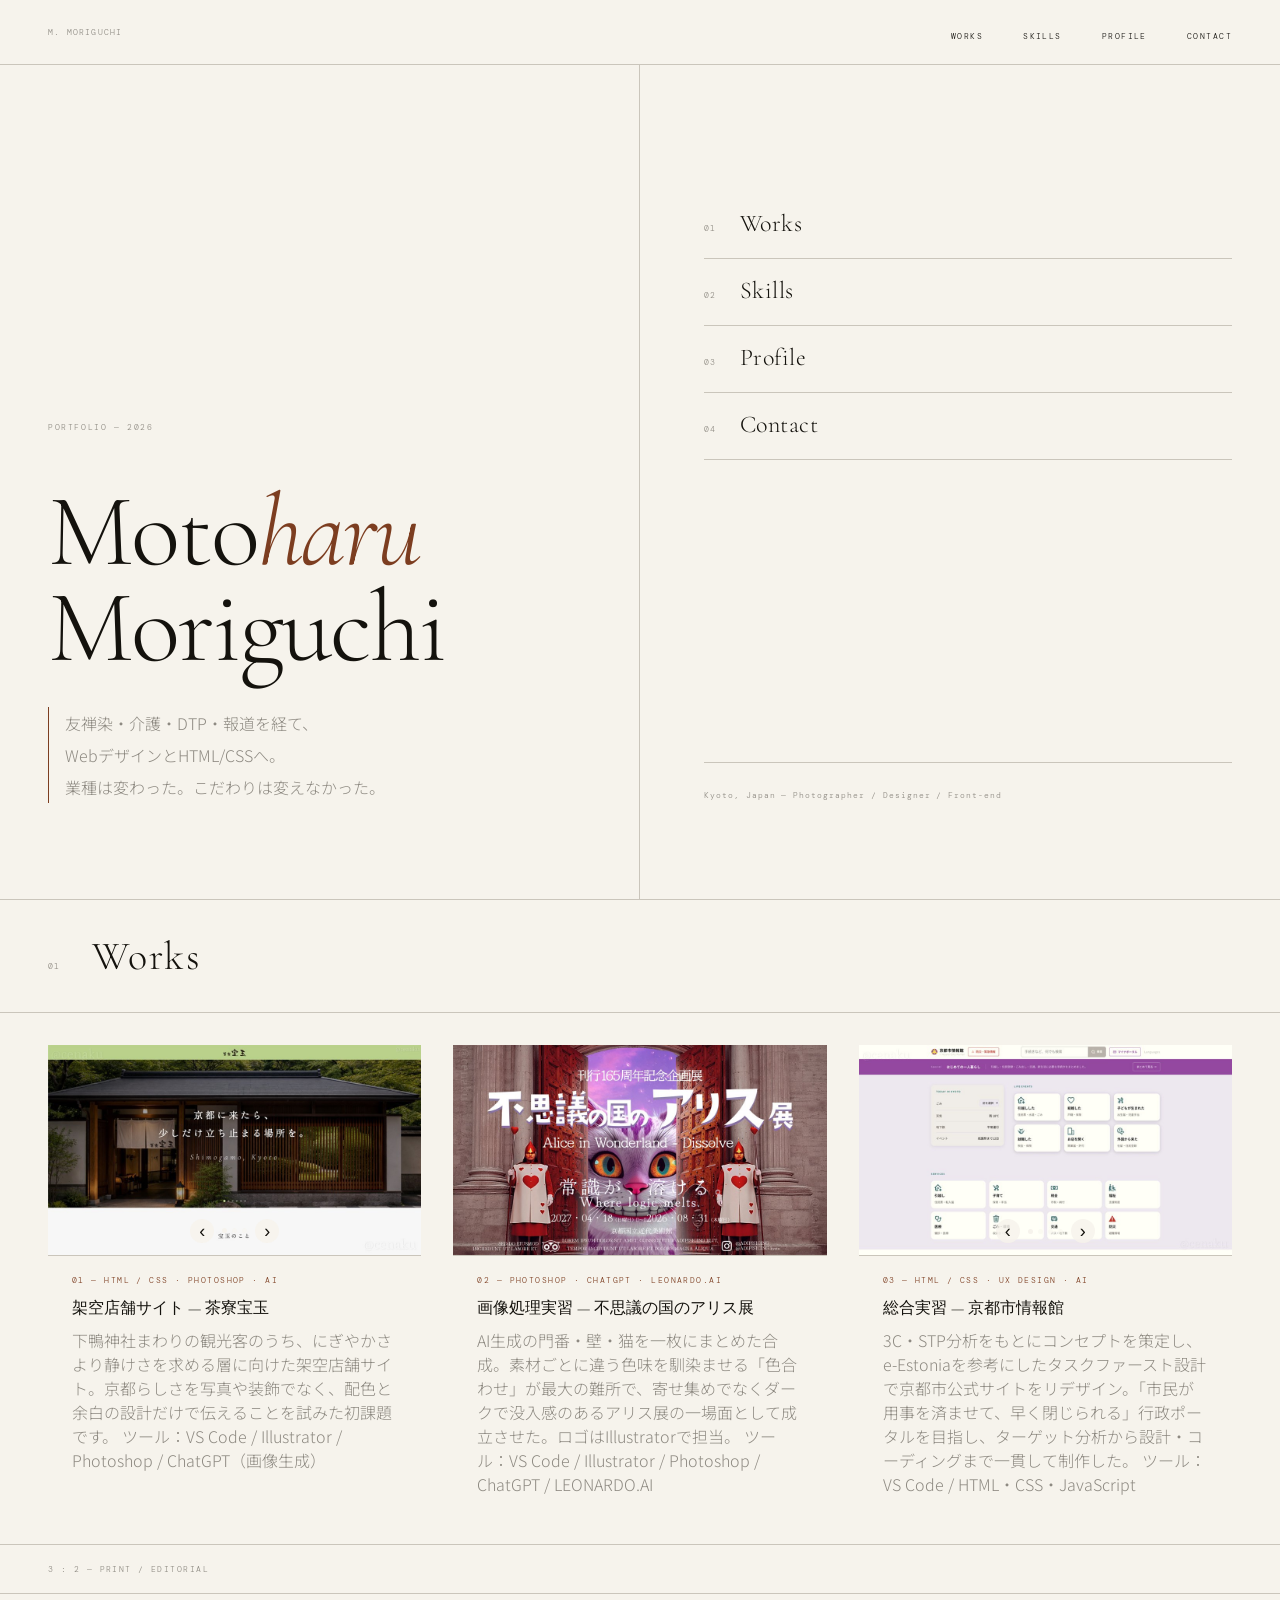
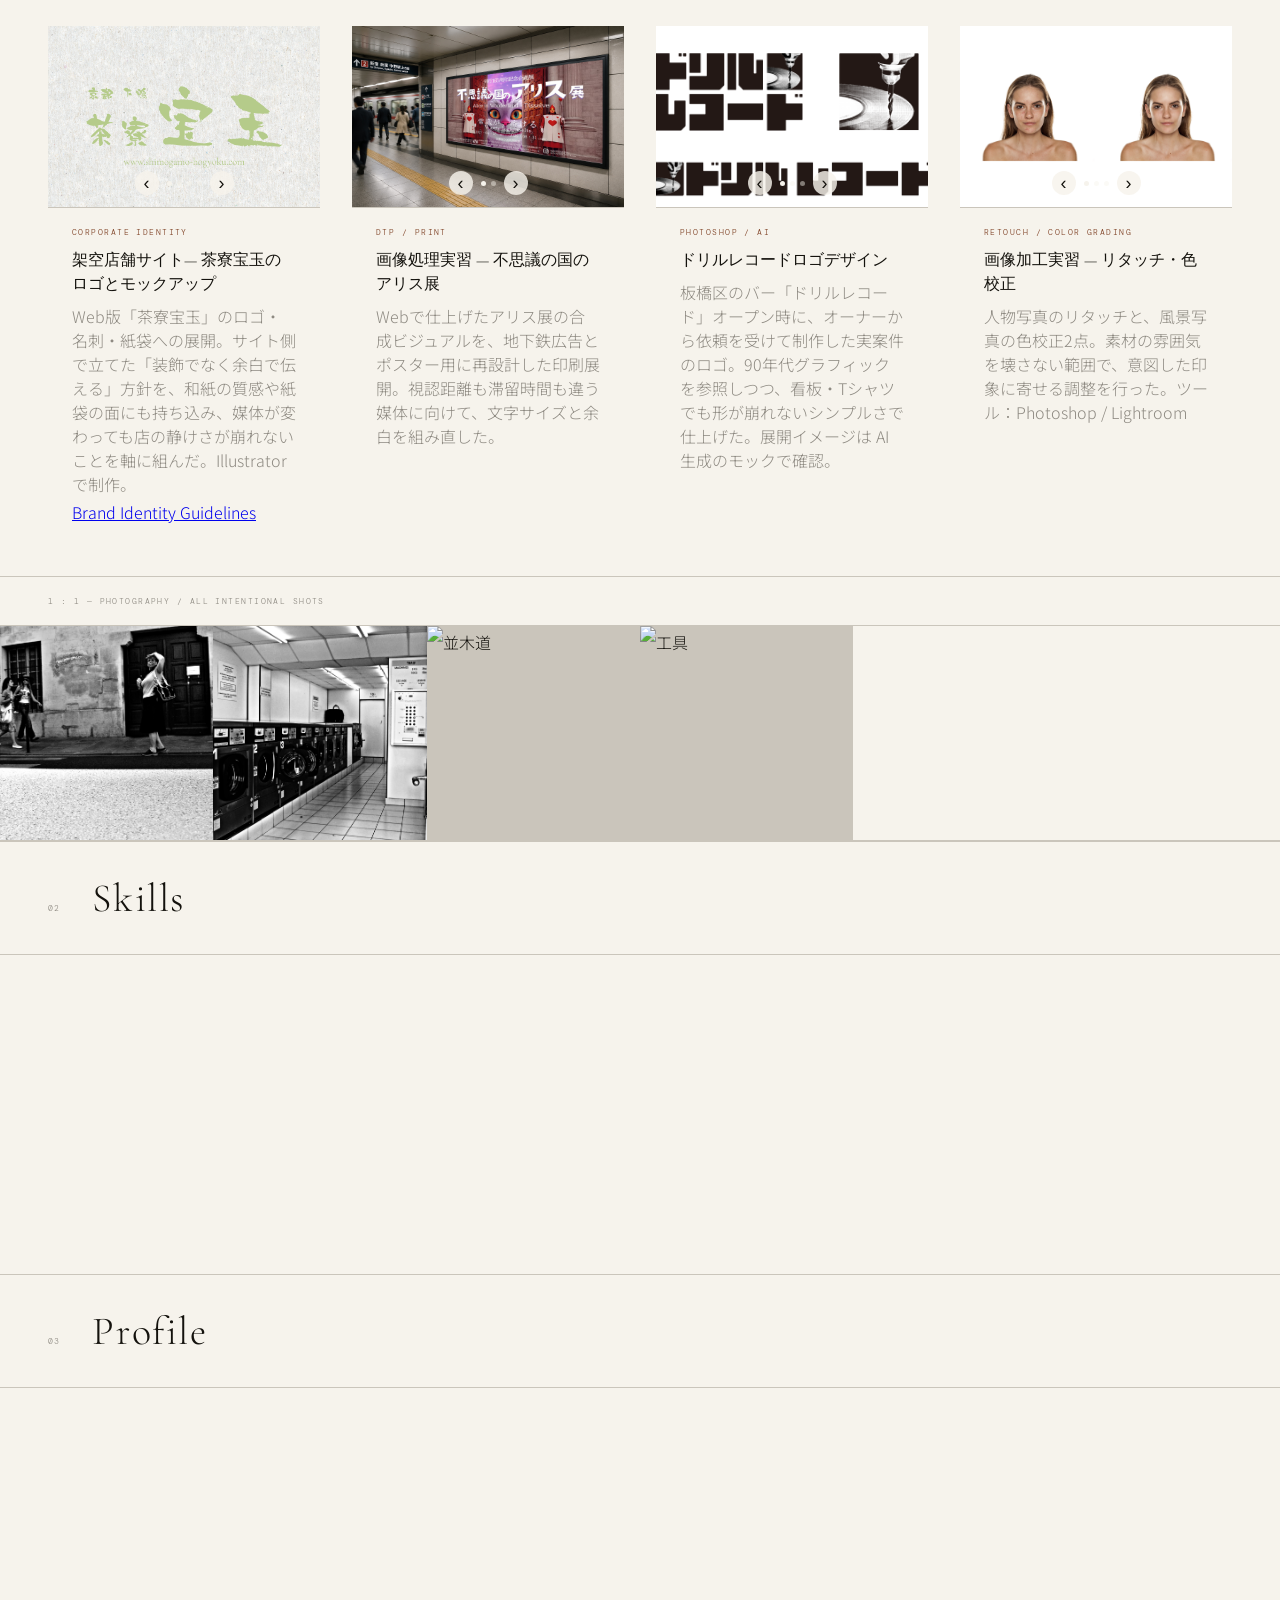
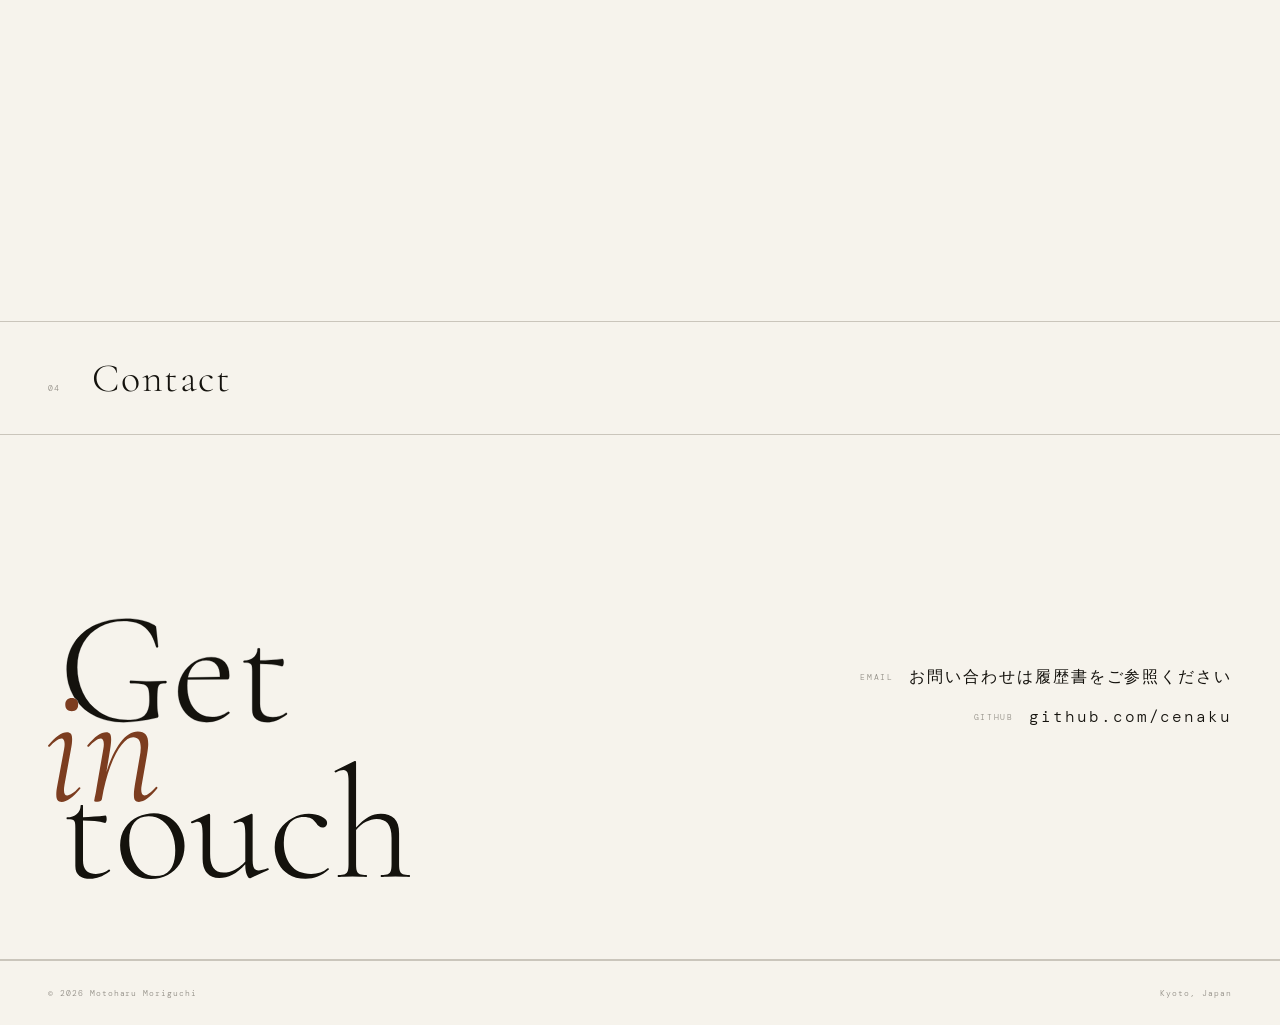
==== commit 899d2b3e: "Merge branch 'main' of https://github.com/cenaku/portfolio--1" ====
--- a/index.html
+++ b/index.html
@@ -332,7 +332,7 @@
               <div class="work-tag">Retouch / Color Grading</div>
               <h3 class="work-title serif">画像加工実習 — リタッチ・色校正</h3>
               <p class="work-desc">
-                人物写真のリタッチと、風景写真の色校正2点。素材の雰囲気を壊さない範囲で意図した印象に寄せる、最小限の調整に徹した作業セット。
+                人物写真のリタッチと、風景写真の色校正2点。素材の雰囲気を壊さない範囲で、意図した印象に寄せる調整を行った。ツール：Photoshop / Lightroom
               </p>
             </div>
           </li>
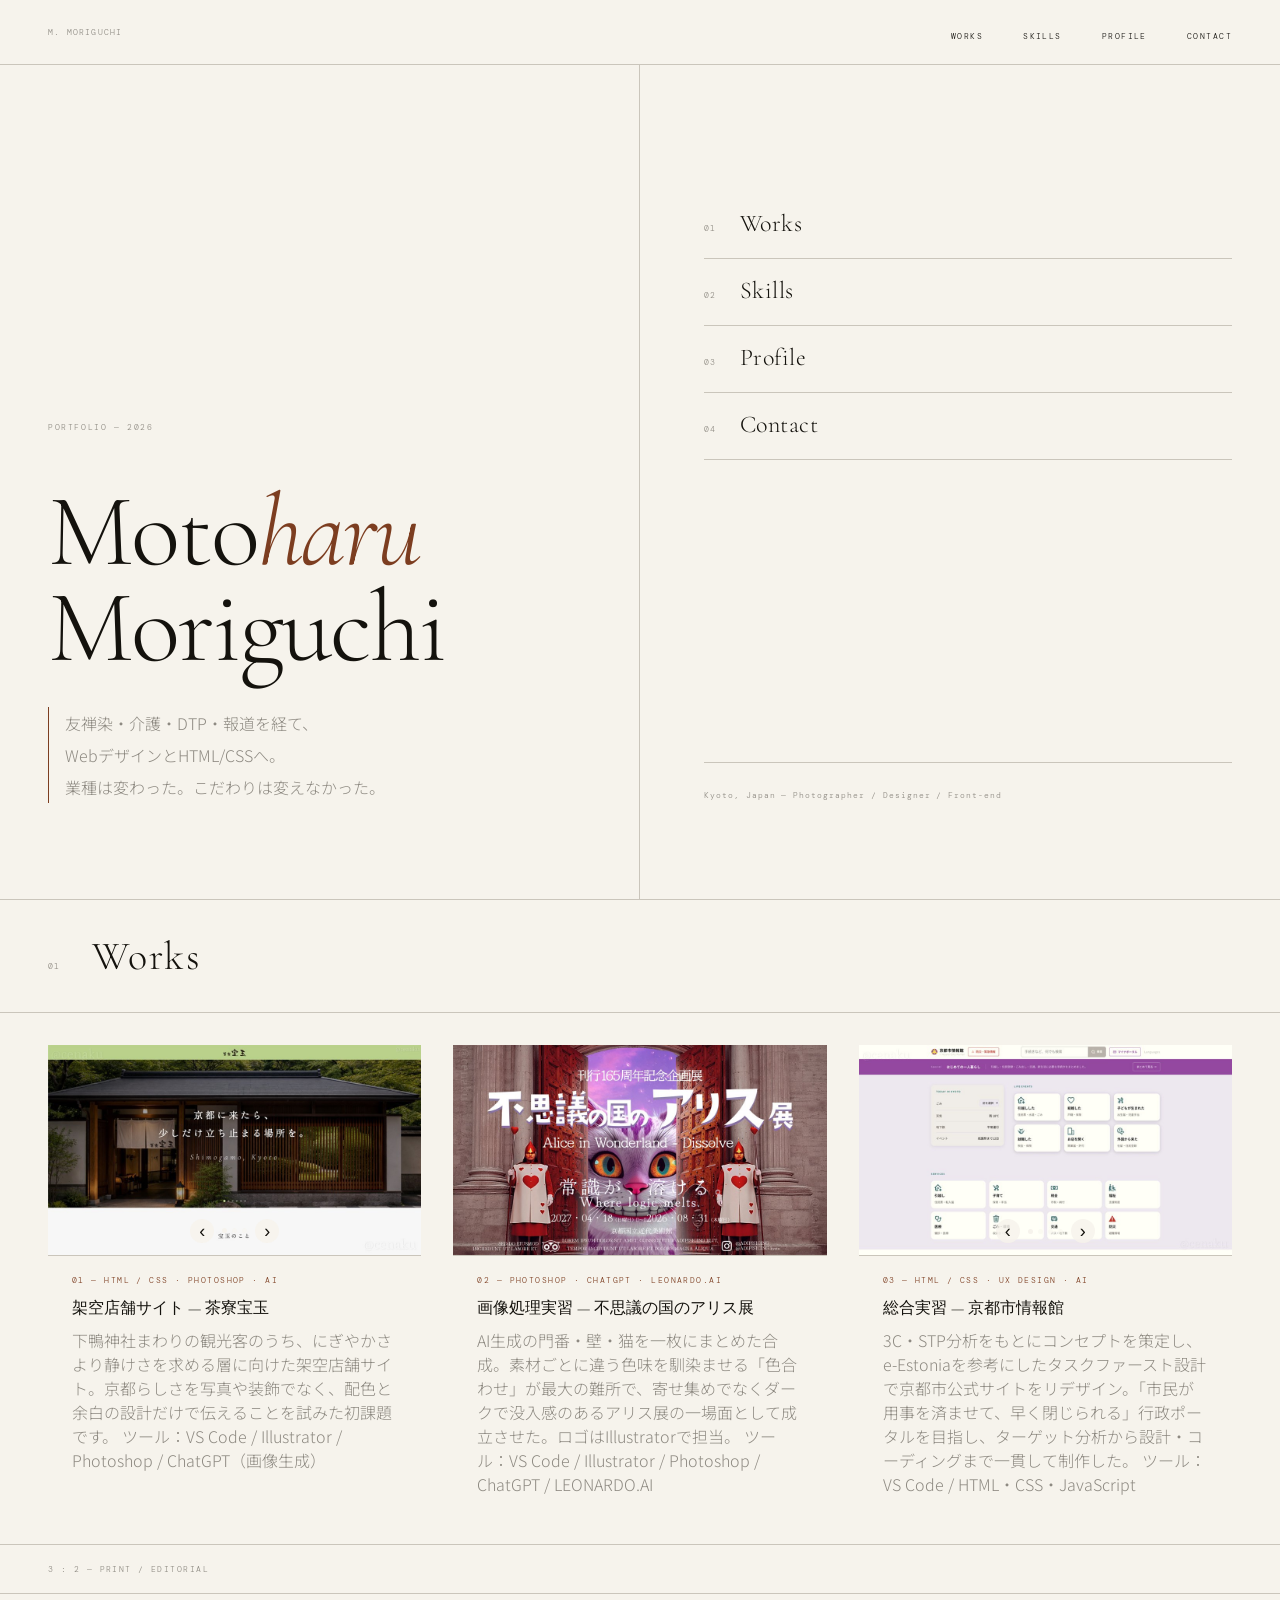
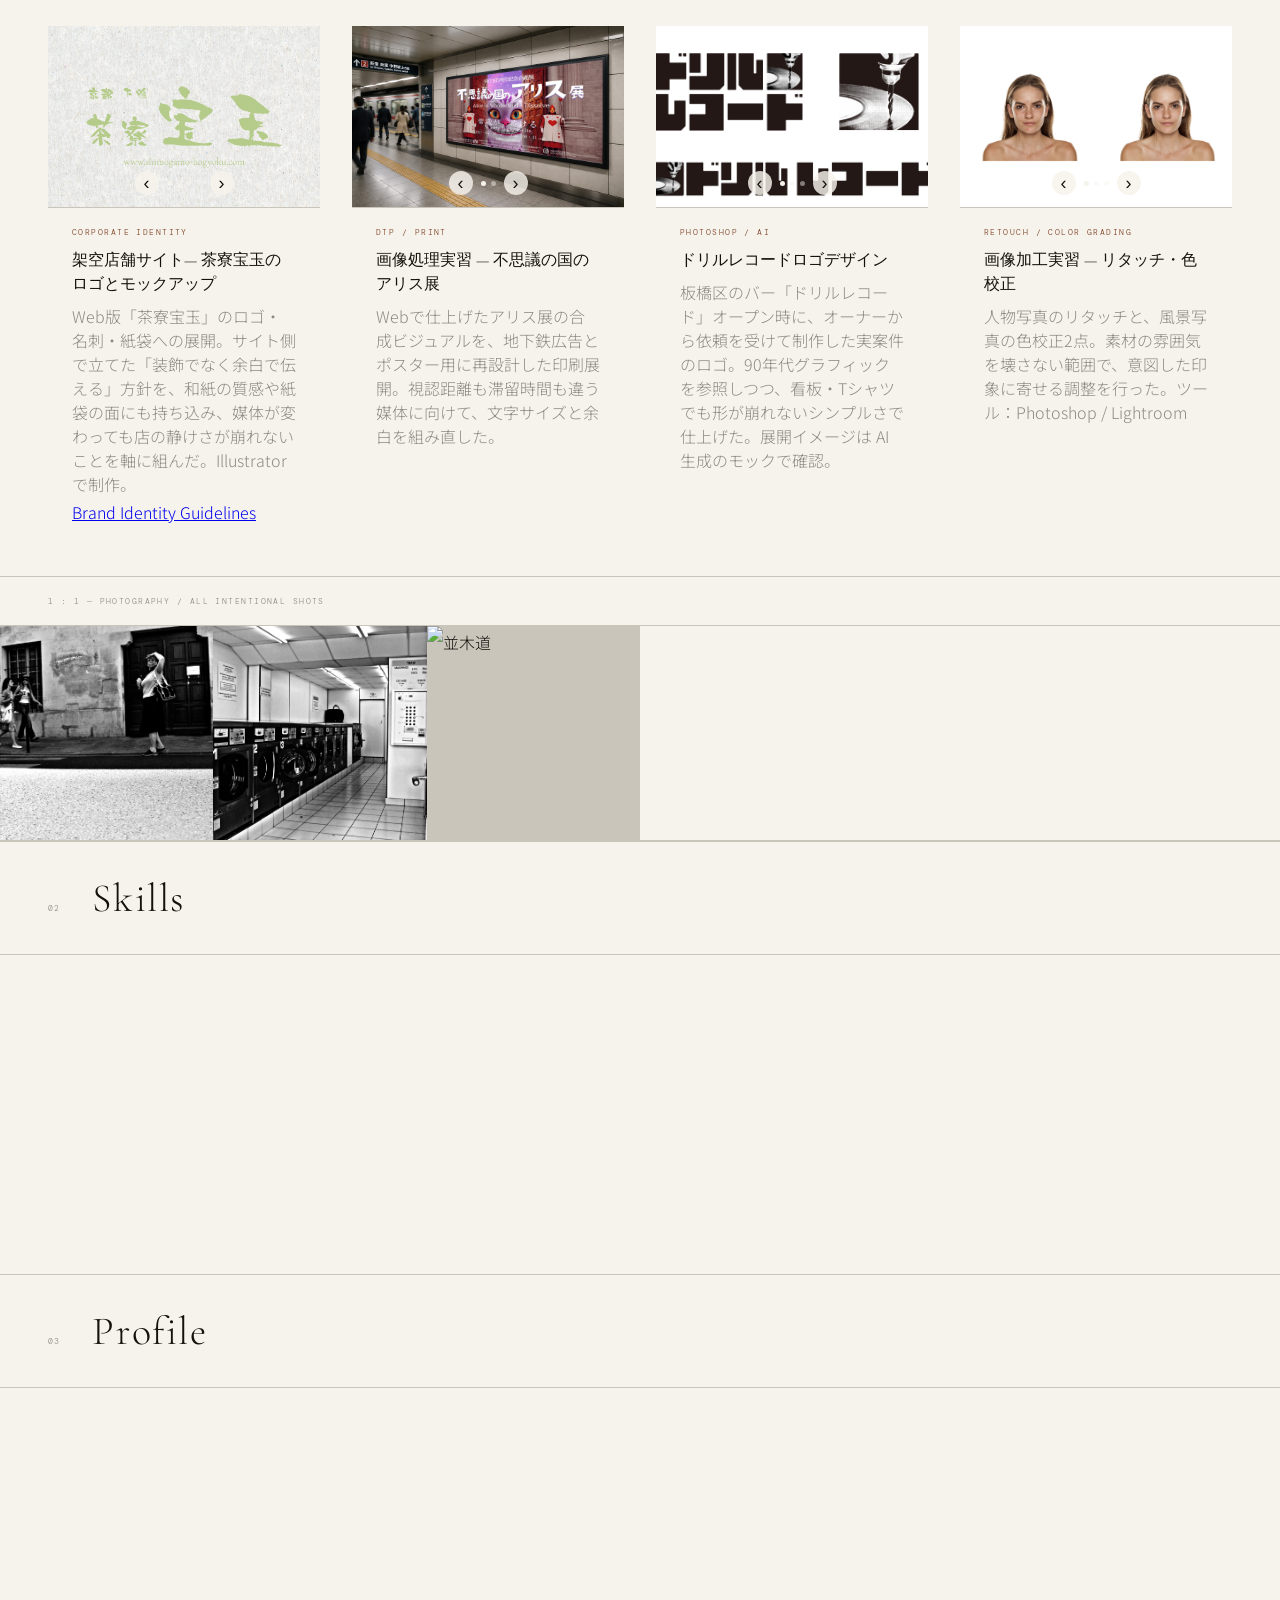
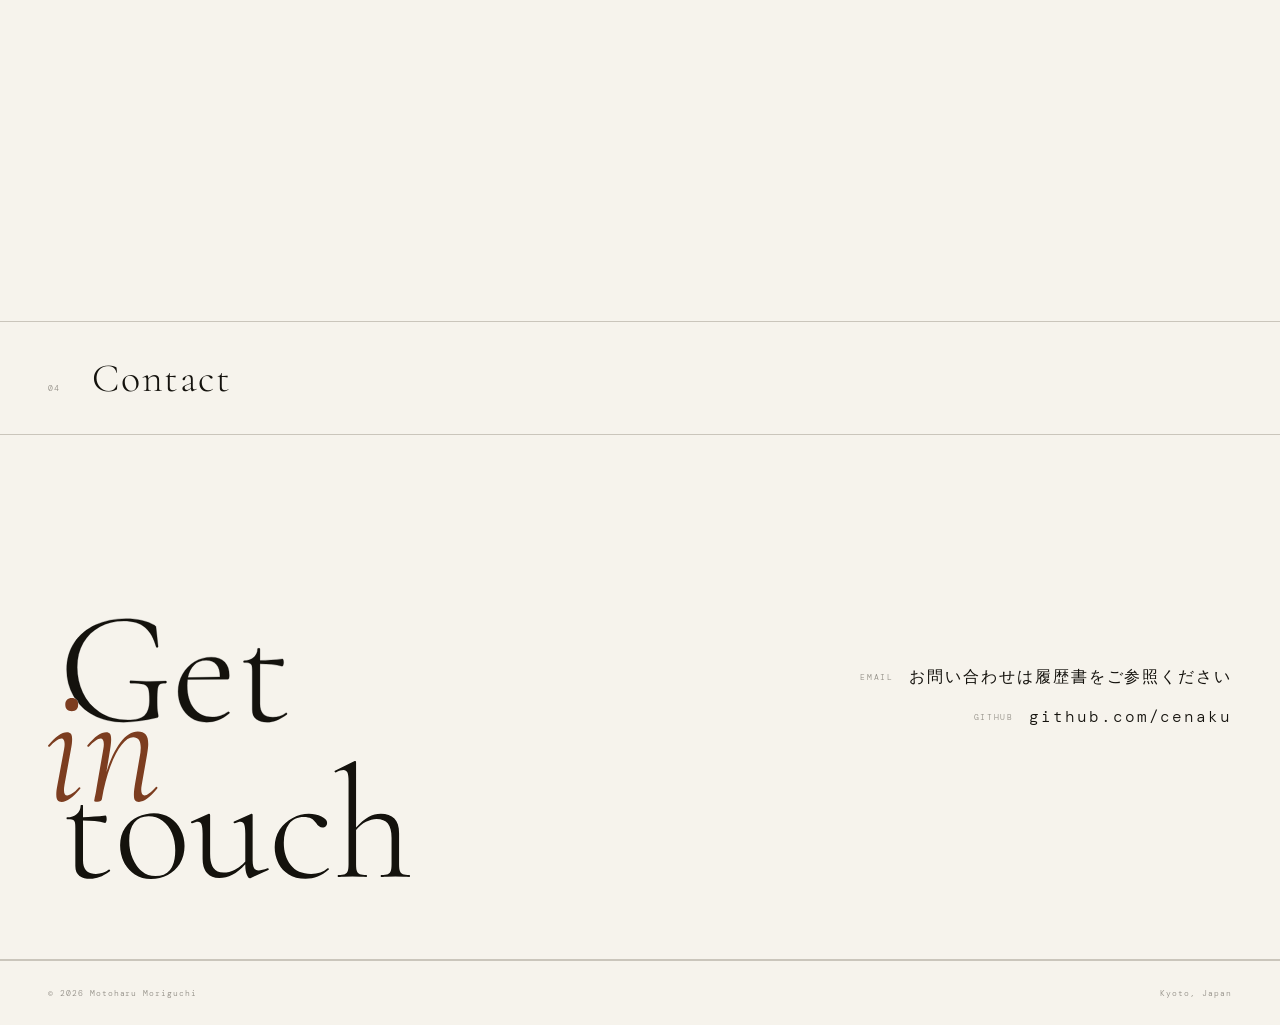
==== commit 6c04da3d: "Fix asset paths" ====
--- a/index.html
+++ b/index.html
@@ -83,15 +83,15 @@
           <div class="work-thumb r-16-9 work-slider" data-total="3">
             <div class="work-slides">
               <img
-                src="../assets/work/work_saryo_1.jpg"
+                src="./assets/work/work_saryo_1.jpg"
                 alt="架空茶寮サイト 1"
               />
               <img
-                src="../assets/work/work_saryo_2.jpg"
+                src="./assets/work/work_saryo_2.jpg"
                 alt="架空茶寮サイト 2"
               />
               <img
-                src="../assets/work/work_saryo_3.jpg"
+                src="./assets/work/work_saryo_3.jpg"
                 alt="架空茶寮サイト 3"
               />
             </div>
@@ -123,7 +123,7 @@
         <li class="work-item fade-in">
           <div class="work-thumb r-16-9">
             <img
-              src="../assets/work/work_alice_1.jpg"
+              src="./assets/work/work_alice_1.jpg"
               alt="不思議の国のアリス展"
             />
           </div>
@@ -143,10 +143,10 @@
         <li class="work-item fade-in">
           <div class="work-thumb r-16-9 work-slider" data-total="4">
             <div class="work-slides">
-              <img src="../assets/work/work_kyoto_1.jpg" alt="京都市情報館 1" />
-              <img src="../assets/work/work_kyoto_2.jpg" alt="京都市情報館 2" />
-              <img src="../assets/work/work_kyoto_3.jpg" alt="京都市情報館 3" />
-              <img src="../assets/work/work_kyoto_4.jpg" alt="京都市情報館 4" />
+              <img src="./assets/work/work_kyoto_1.jpg" alt="京都市情報館 1" />
+              <img src="./assets/work/work_kyoto_2.jpg" alt="京都市情報館 2" />
+              <img src="./assets/work/work_kyoto_3.jpg" alt="京都市情報館 3" />
+              <img src="./assets/work/work_kyoto_4.jpg" alt="京都市情報館 4" />
             </div>
             <div class="slider-nav">
               <button class="slider-btn slider-prev" aria-label="前へ">
@@ -182,23 +182,23 @@
             <div class="work-thumb r-3-2 work-slider" data-total="4">
               <div class="work-slides">
                 <img
-                  src="../assets/work/saryo_logo_washi.png"
+                  src="./assets/work/saryo_logo_washi.png"
                   alt="茶寮宝玉 ロゴ（和紙）"
                 />
                 <img
-                  src="../assets/work/saryo_logo_washi_green.png"
+                  src="./assets/work/saryo_logo_washi_green.png"
                   alt="茶寮宝玉 ロゴ（緑）"
                 />
                 <img
-                  src="../assets/work/saryo_biz-card.png"
+                  src="./assets/work/saryo_biz-card.png"
                   alt="茶寮宝玉 名刺モックアップ"
                 />
                 <img
-                  src="../assets/work/washi_paperbag_logo.png"
+                  src="./assets/work/washi_paperbag_logo.png"
                   alt="茶寮宝玉 紙袋モックアップ"
                 />
                 <img
-                  src="../assets/work/saryo_tea_package.png"
+                  src="./assets/work/saryo_tea_package.png"
                   alt="茶寮宝玉 パッケージモックアップ"
                 />
               </div>
@@ -234,11 +234,11 @@
             <div class="work-thumb r-3-2 work-slider" data-total="2">
               <div class="work-slides">
                 <img
-                  src="../assets/work/alice_subway.jpg"
+                  src="./assets/work/alice_subway.jpg"
                   alt="不思議の国のアリス展 地下鉄ポスター"
                 />
                 <img
-                  src="../assets/work/Alice_poster.png"
+                  src="./assets/work/Alice_poster.png"
                   alt="不思議の国のアリス展 ポスター"
                 />
               </div>
@@ -269,11 +269,11 @@
             <div class="work-thumb r-3-2 work-slider" data-total="3">
               <div class="work-slides">
                 <img
-                  src="../assets/work/drill logos.png"
+                  src="./assets/work/drill logos.png"
                   alt="drill ロゴデザイン"
                 />
-                <img src="../assets/work/drill_T.png" alt="drill Tシャツ" />
-                <img src="../assets/work/drill_T_2.png" alt="drill Tシャツ 2" />
+                <img src="./assets/work/drill_T.png" alt="drill Tシャツ" />
+                <img src="./assets/work/drill_T_2.png" alt="drill Tシャツ 2" />
               </div>
               <div class="slider-nav">
                 <button class="slider-btn slider-prev" aria-label="前へ">
@@ -302,15 +302,15 @@
             <div class="work-thumb r-3-2 work-slider" data-total="3">
               <div class="work-slides">
                 <img
-                  src="../assets/work/nikibi_work.png"
+                  src="./assets/work/nikibi_work.png"
                   alt="リタッチ Before/After"
                 />
                 <img
-                  src="../assets/work/color_work.png"
+                  src="./assets/work/color_work.png"
                   alt="風景色校正 紅葉"
                 />
                 <img
-                  src="../assets/work/light_work.png"
+                  src="./assets/work/light_work.png"
                   alt="風景色校正 コンクリート"
                 />
               </div>
@@ -346,7 +346,7 @@
         <ul class="works-grid-square works-list">
           <li class="work-item fade-in">
             <div class="work-thumb r-1-1">
-              <img src="../assets/work/looking-rgb-2.png" alt="路地" />
+              <img src="./assets/work/looking-rgb-2.png" alt="路地" />
               <p class="work-desc">パリ。CONTAX Tvs Digitalを持って歩いていた頃。</p>
             </div>
             <div class="work-meta">
@@ -357,7 +357,7 @@
           </li>
           <li class="work-item fade-in">
             <div class="work-thumb r-1-1">
-              <img src="../assets/work/491.png" alt="コインランドリー" />
+              <img src="./assets/work/491.png" alt="コインランドリー" />
               <p class="work-desc">パリ。CONTAX Tvs Digitalを持って歩いていた頃。</p>
             </div>
             <div class="work-meta">
@@ -368,7 +368,7 @@
           </li>
           <li class="work-item fade-in">
             <div class="work-thumb r-1-1">
-              <img src="../assets/work/161020HDR2.png" alt="並木道" />
+              <img src="./assets/work/161020HDR2.png" alt="並木道" />
               <p class="work-desc">滋賀、奥琵琶湖。秋。</p>
             </div>
             <div class="work-meta">
@@ -379,7 +379,7 @@
           </li>
           <li class="work-item fade-in">
             <div class="work-thumb r-1-1">
-              <img src="../assets/work/DSC00030.png" alt="工具" />
+              <img src="./assets/work/DSC00030.png" alt="工具" />
               <p class="work-desc">革小物制作用の道具をクローズアップ。質感と重量感を木目の背景で。Shopify販売ページ用。</p>
 
             </div>
@@ -391,7 +391,7 @@
           </li>
           <li class="work-item fade-in">
             <div class="work-thumb r-1-1">
-              <img src="../assets/work/SDIM0994.png" alt="紫陽花" />
+              <img src="./assets/work/SDIM0994.png" alt="紫陽花" />
               <p class="work-desc">野外、木漏れ日のみ。フラッシュなし。背景を限界まで整理した。</p>
             </div>
             <div class="work-meta">
@@ -402,7 +402,7 @@
           </li>
           <li class="work-item fade-in">
             <div class="work-thumb r-1-1">
-              <img src="../assets/work/SDIM1585-2.png" alt="壁" />
+              <img src="./assets/work/SDIM1585-2.png" alt="壁" />
               <p class="work-desc">京都駅バス停付近。光と色の重なりを狙った一枚。</p>
             </div>
             <div class="work-meta">
@@ -541,7 +541,7 @@
       </div>
       <div class="contact-inner">
         <img
-          src="../assets/get_in_touch.svg"
+          src="./assets/get_in_touch.svg"
           alt="Get in touch."
           class="contact-headline-svg"
         />
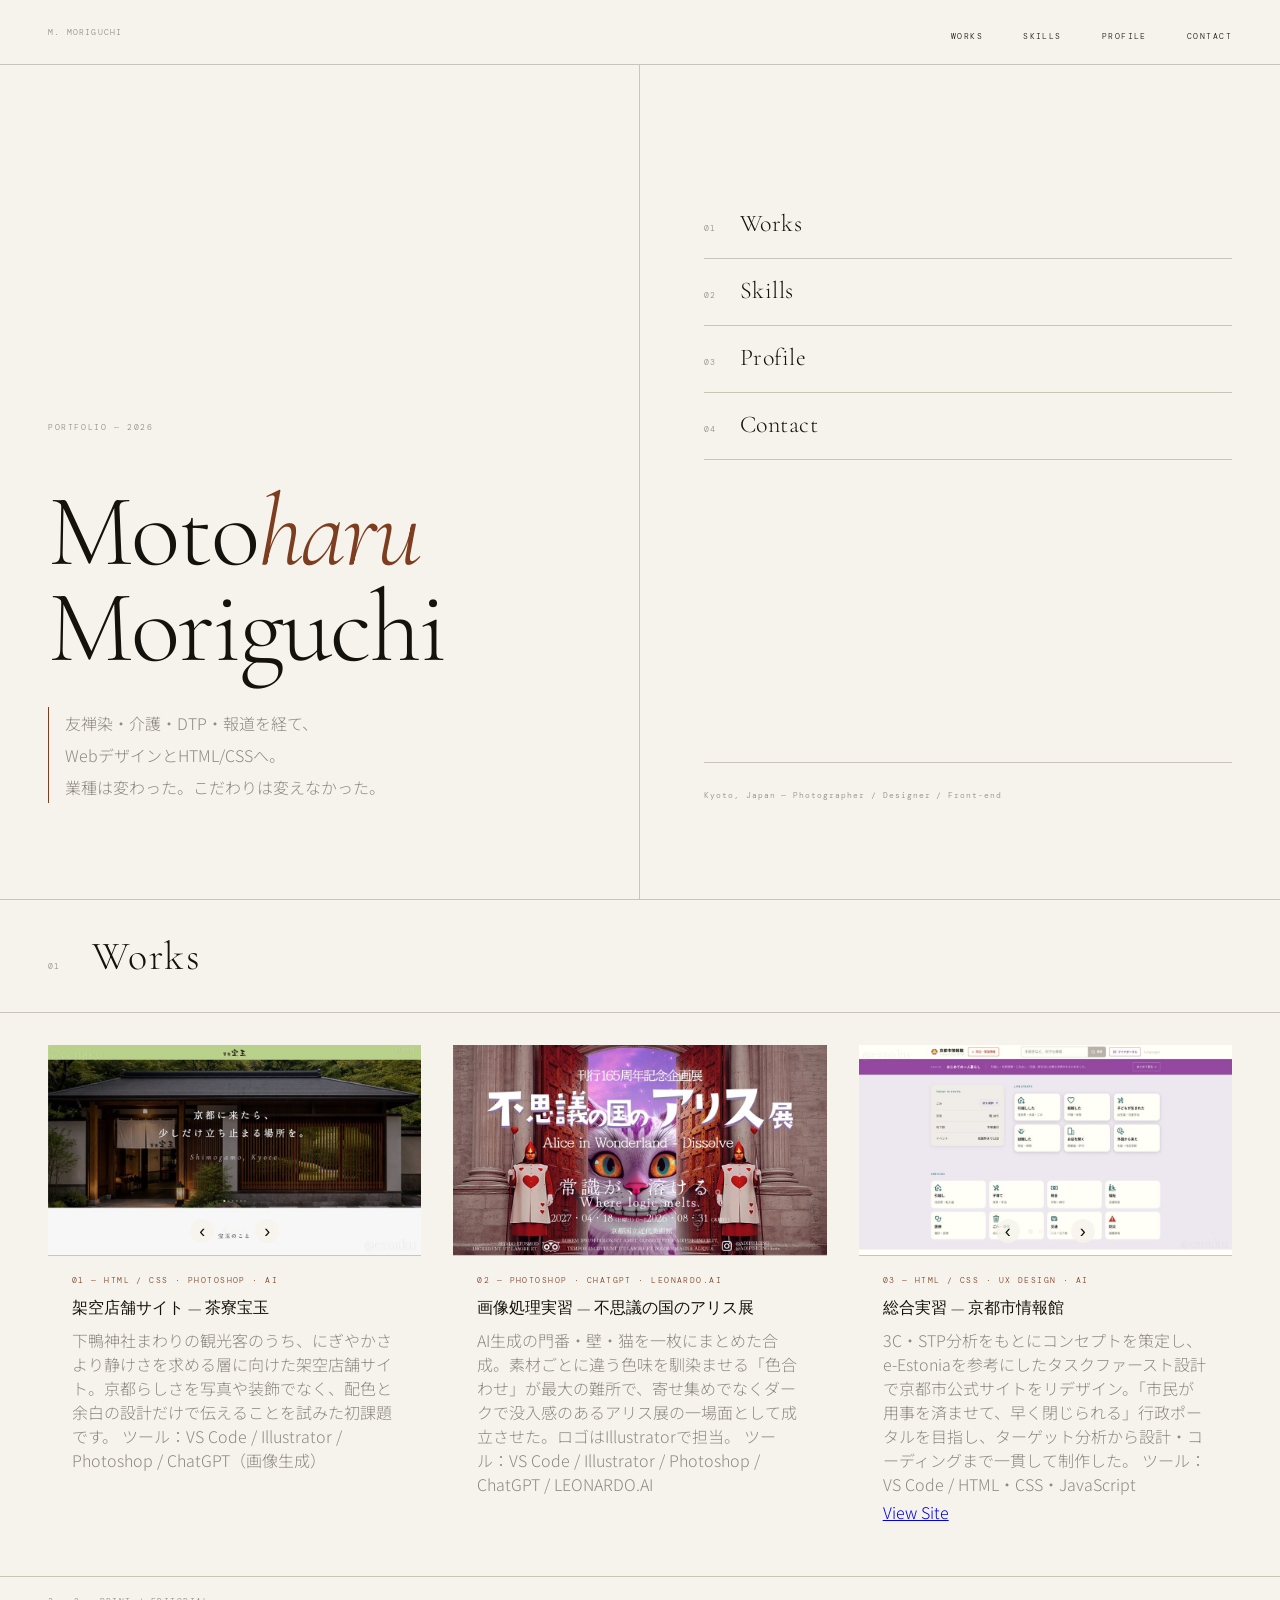
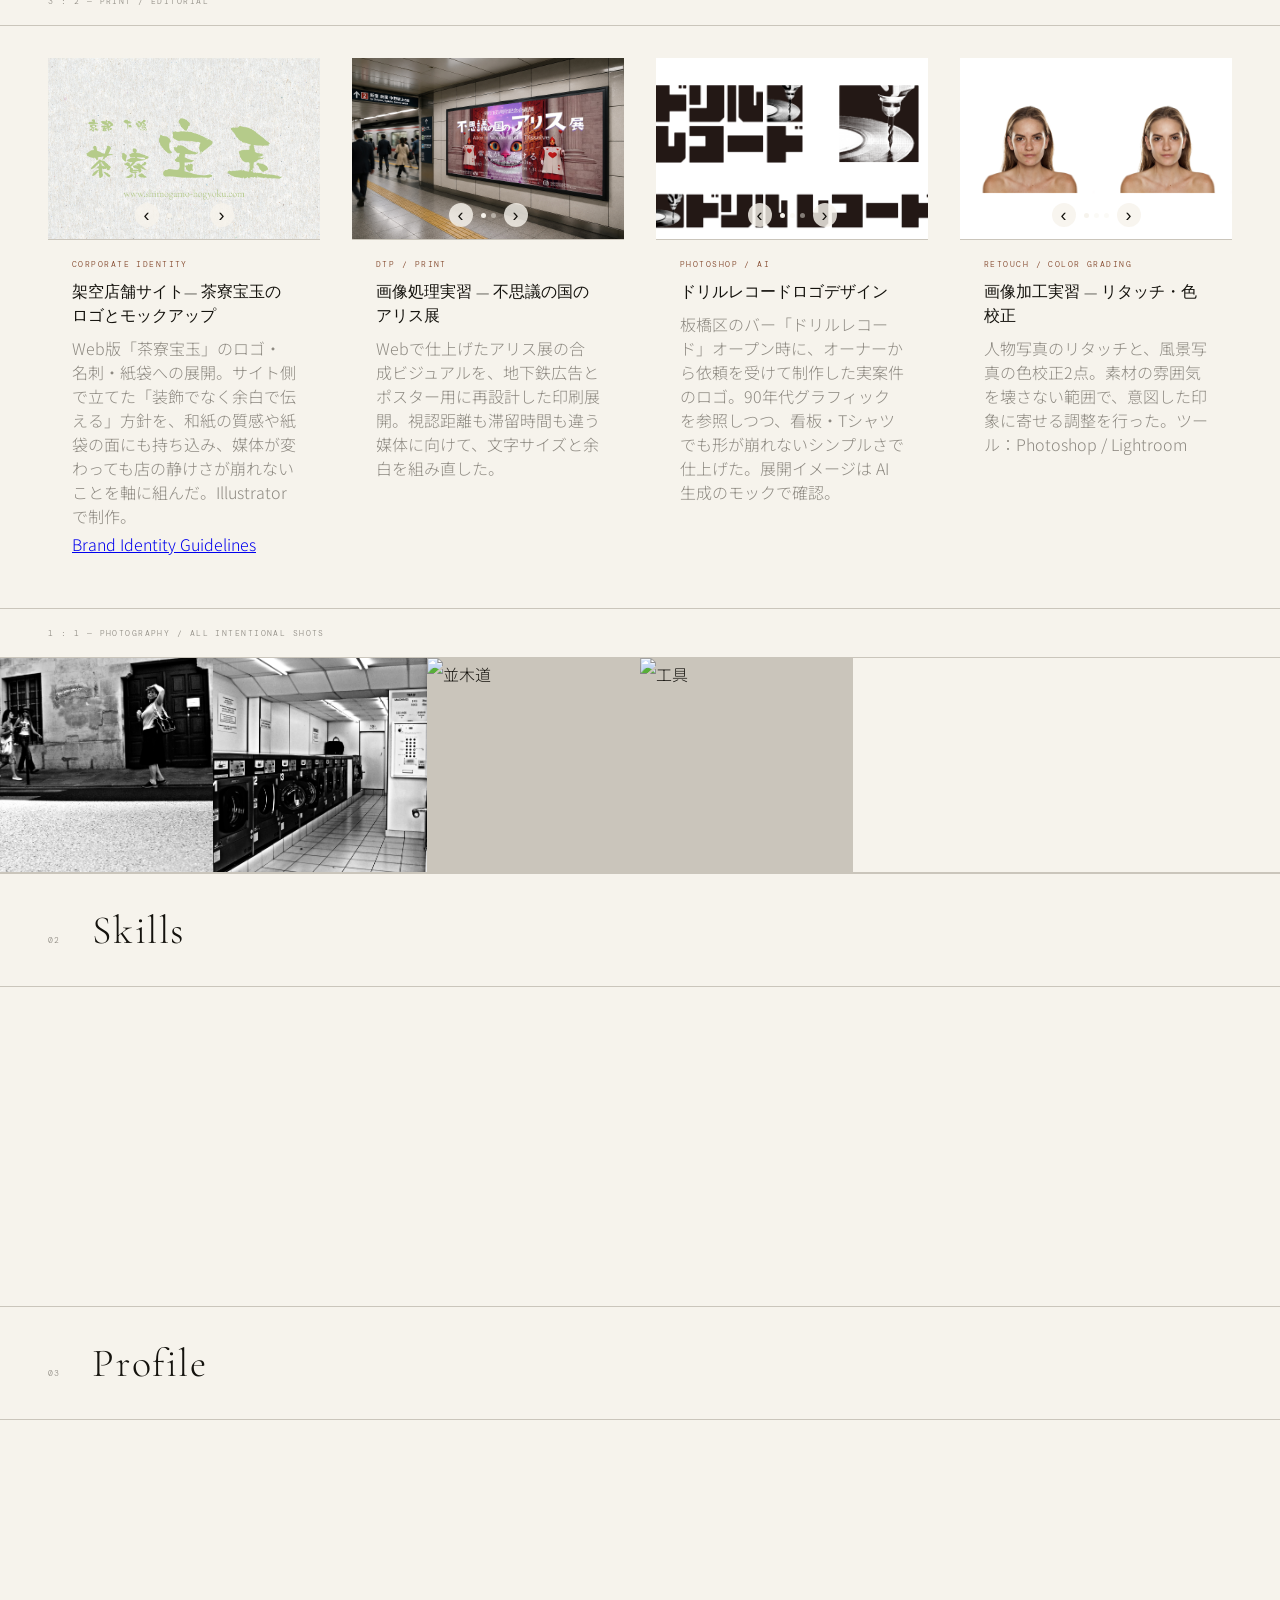
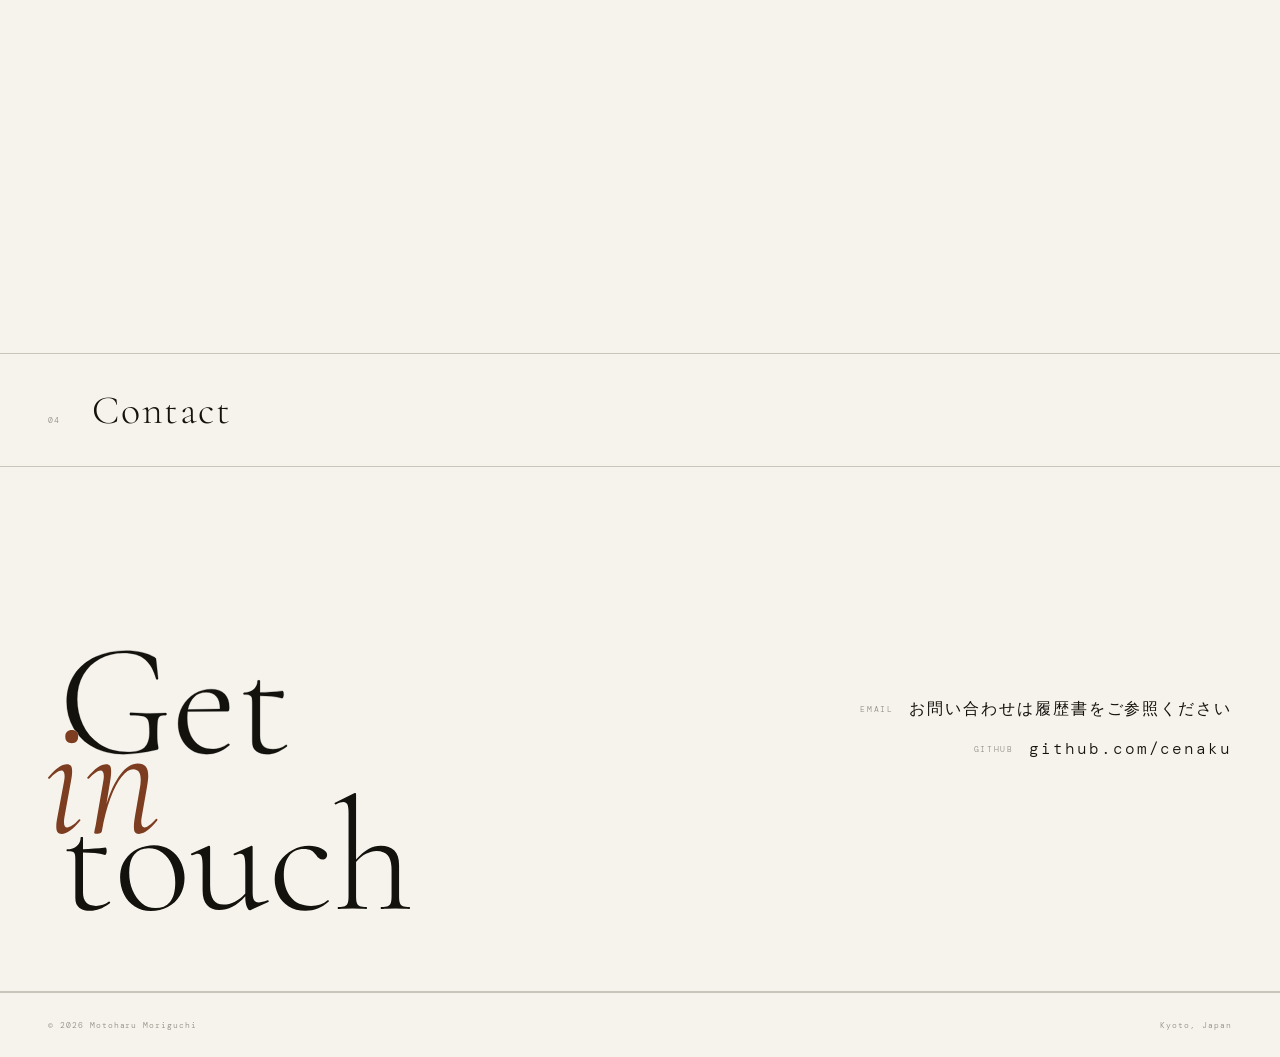
==== commit 6f23d4e1: "Add link to view the redesigned Kyoto city site" ====
--- a/index.html
+++ b/index.html
@@ -170,6 +170,9 @@
               3C・STP分析をもとにコンセプトを策定し、e-Estoniaを参考にしたタスクファースト設計で京都市公式サイトをリデザイン。「市民が用事を済ませて、早く閉じられる」行政ポータルを目指し、ターゲット分析から設計・コーディングまで一貫して制作した。
               ツール：VS Code / HTML・CSS・JavaScript
             </p>
+            <a href="https://cenaku.github.io/kyotoshi_jyohokan/" target="_blank" class="brand-link">
+  View Site
+</a>
           </div>
         </li>
       </div>
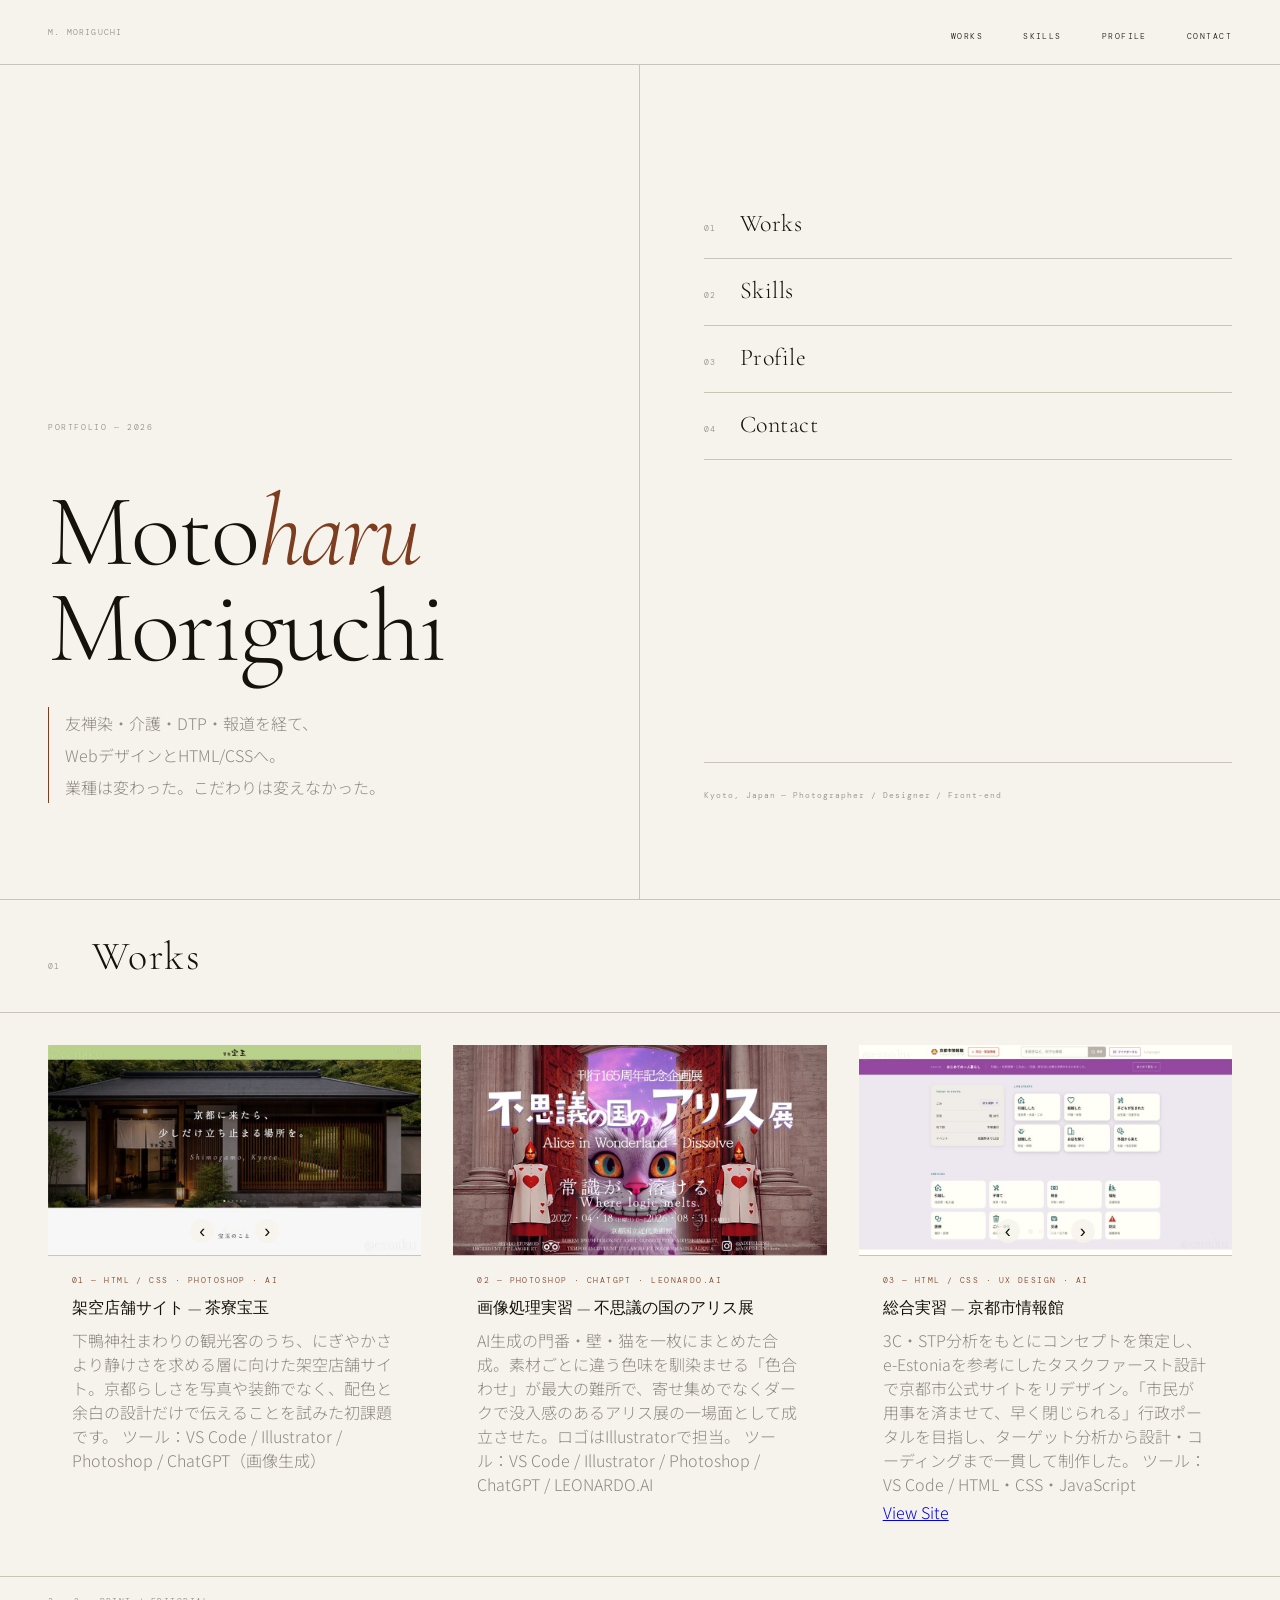
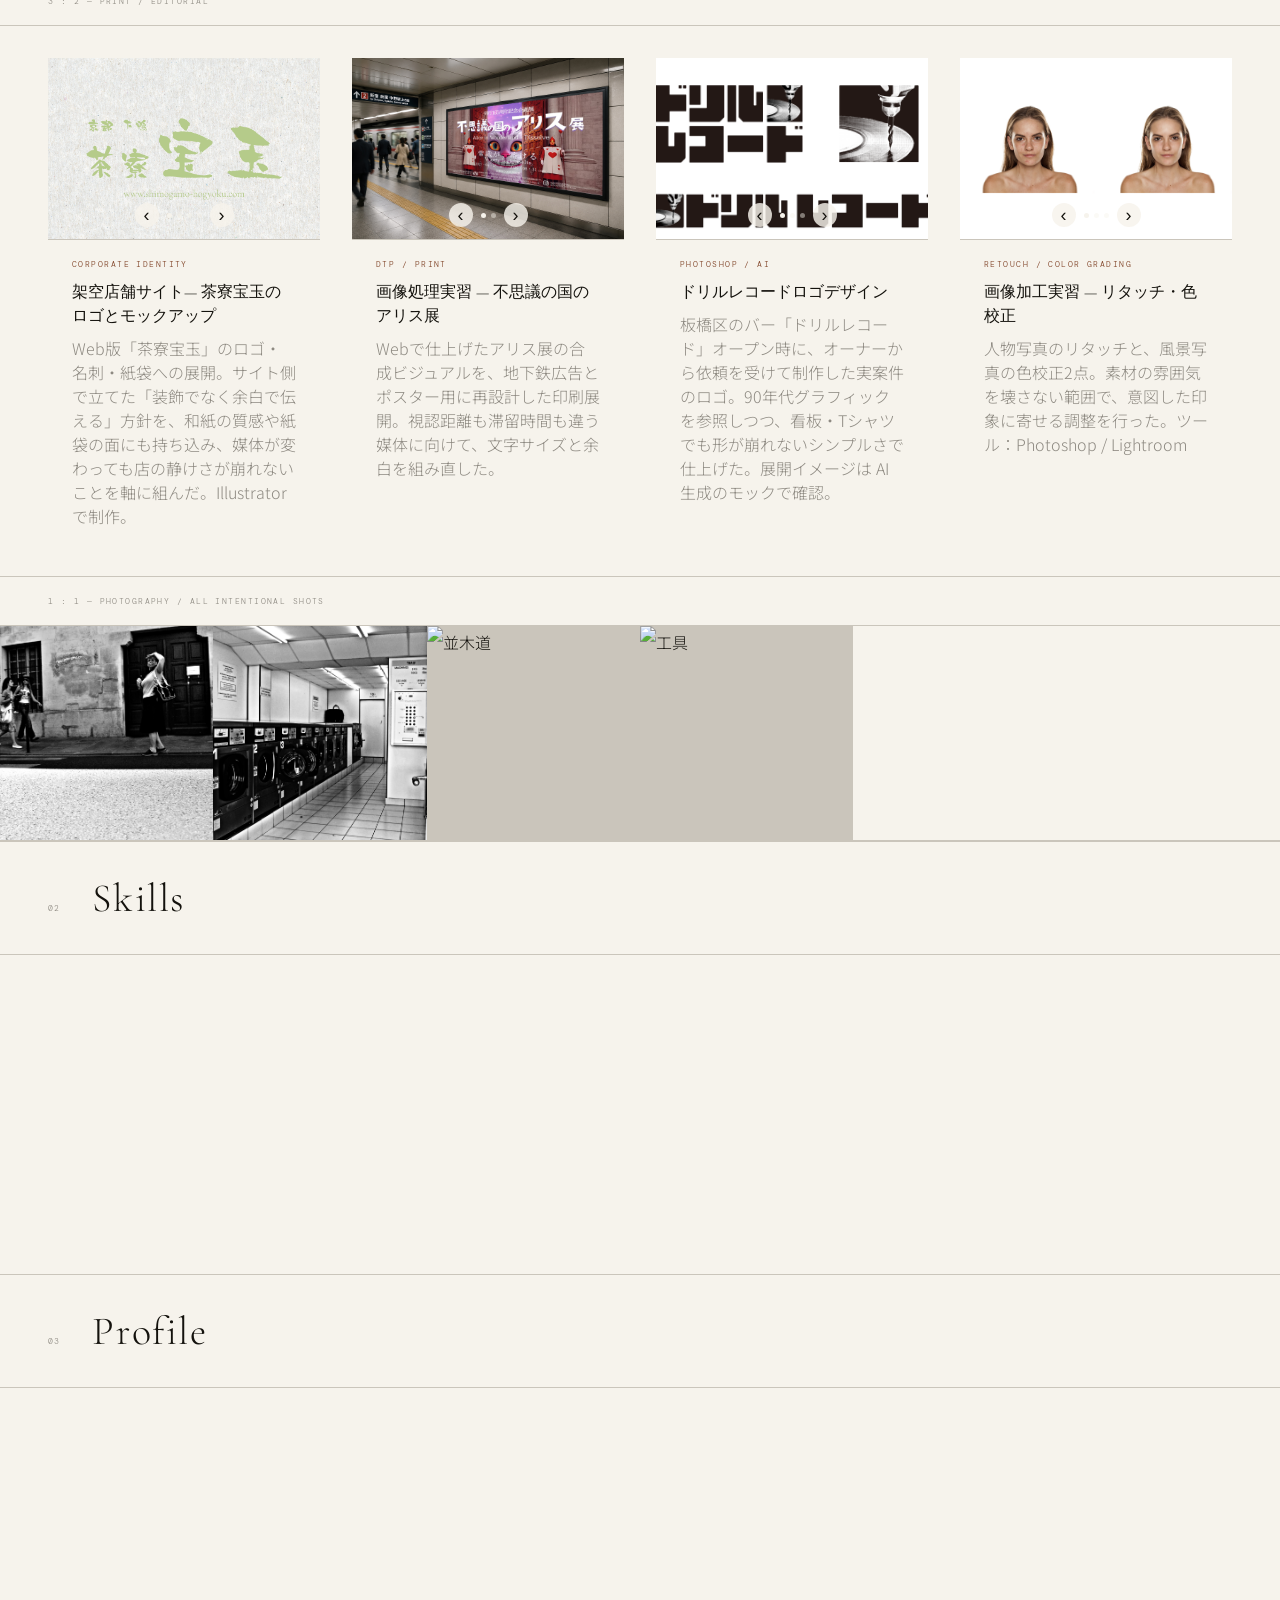
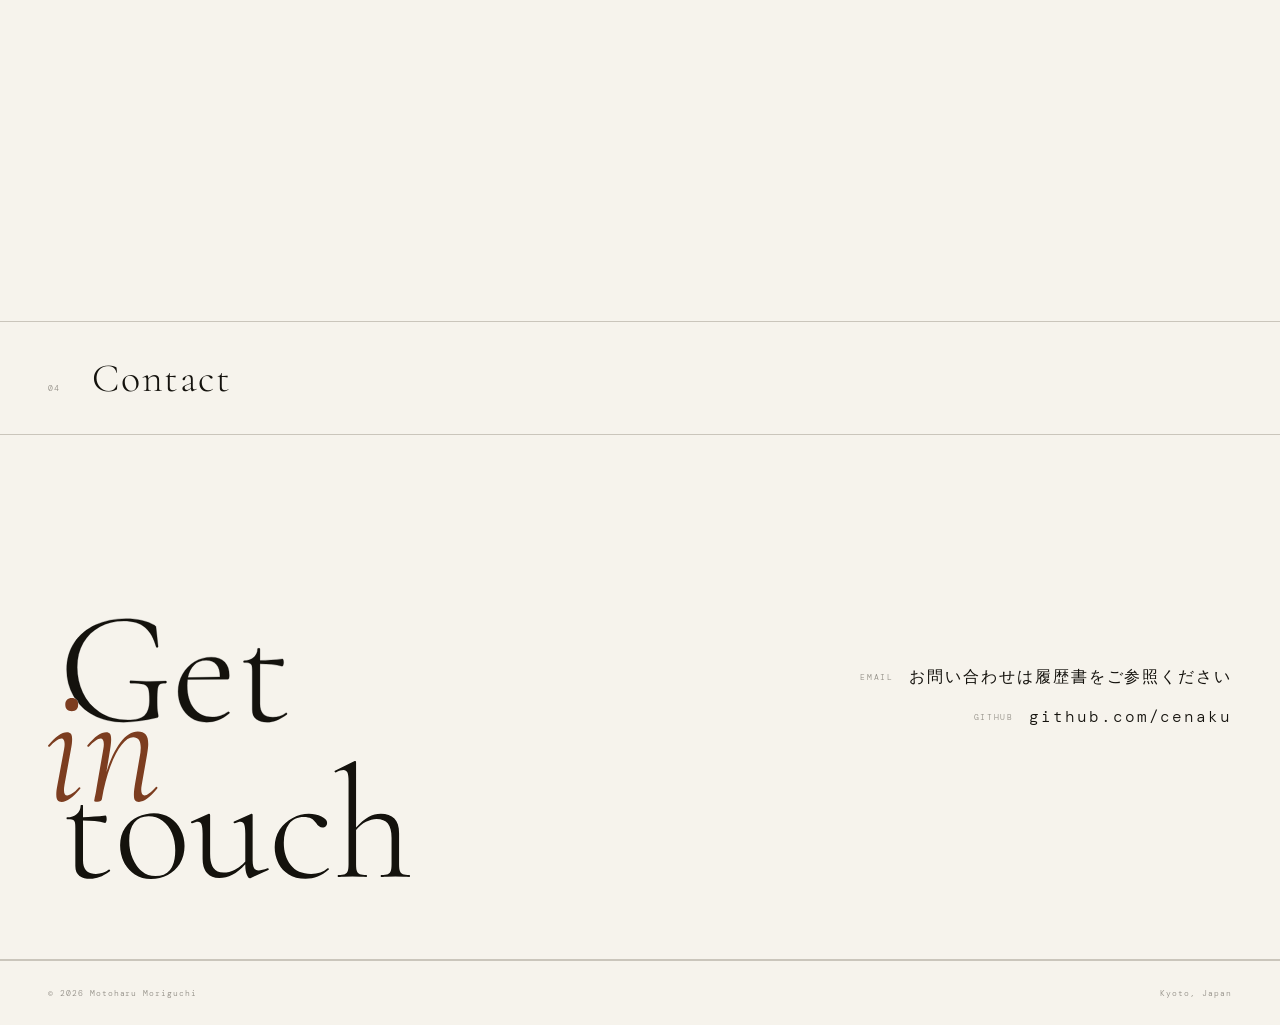
==== commit 27ef3951: "Remove Brand Identity Guidelines link from index.html Removed the link to the Brand Identity Guideli" ====
--- a/index.html
+++ b/index.html
@@ -228,9 +228,6 @@
               <p class="work-desc">
                 Web版「茶寮宝玉」のロゴ・名刺・紙袋への展開。サイト側で立てた「装飾でなく余白で伝える」方針を、和紙の質感や紙袋の面にも持ち込み、媒体が変わっても店の静けさが崩れないことを軸に組んだ。Illustratorで制作。
               </p>
-<a href="https://github.com/cenaku/saryo_identity/blob/main/saryo%20_Brand_Identity_Guidelines.pdf" target="_blank" class="brand-link">
-  Brand Identity Guidelines
-</a>
 </div>
           </li>
           <li class="work-item fade-in">
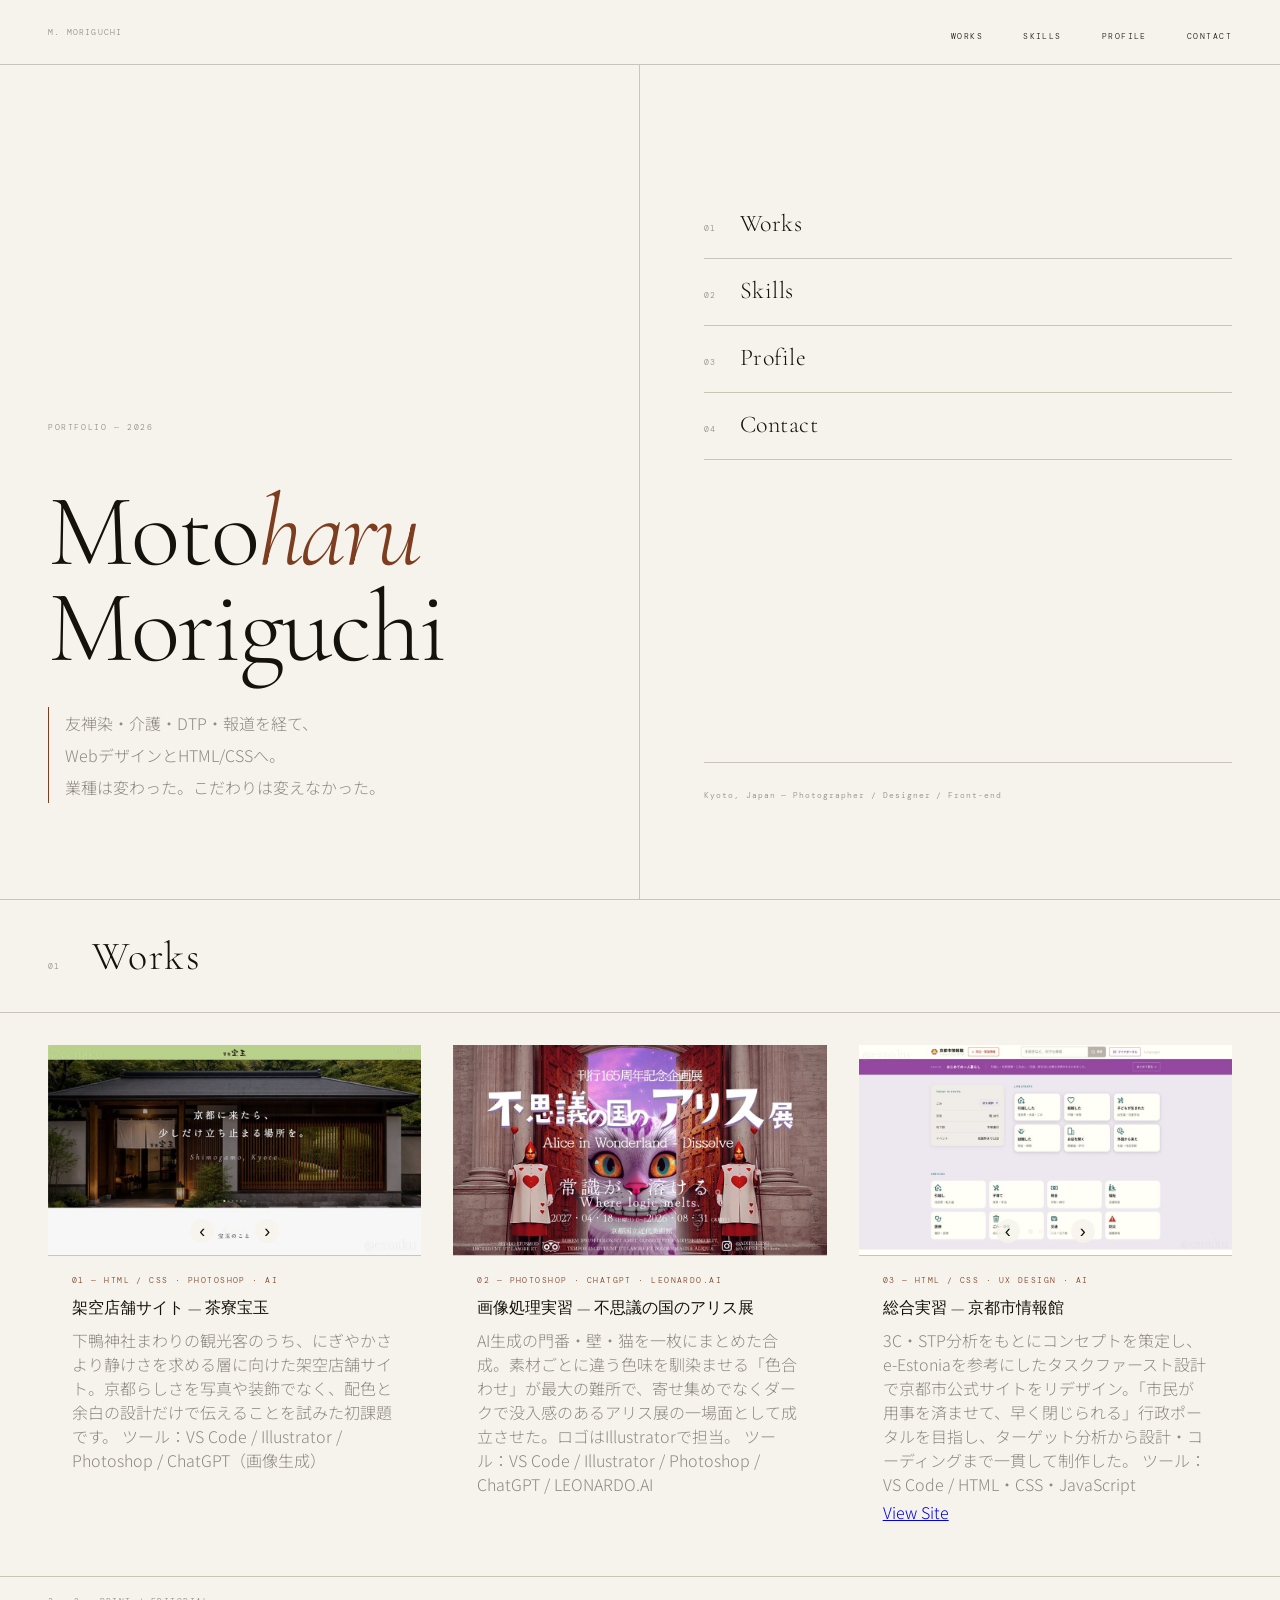
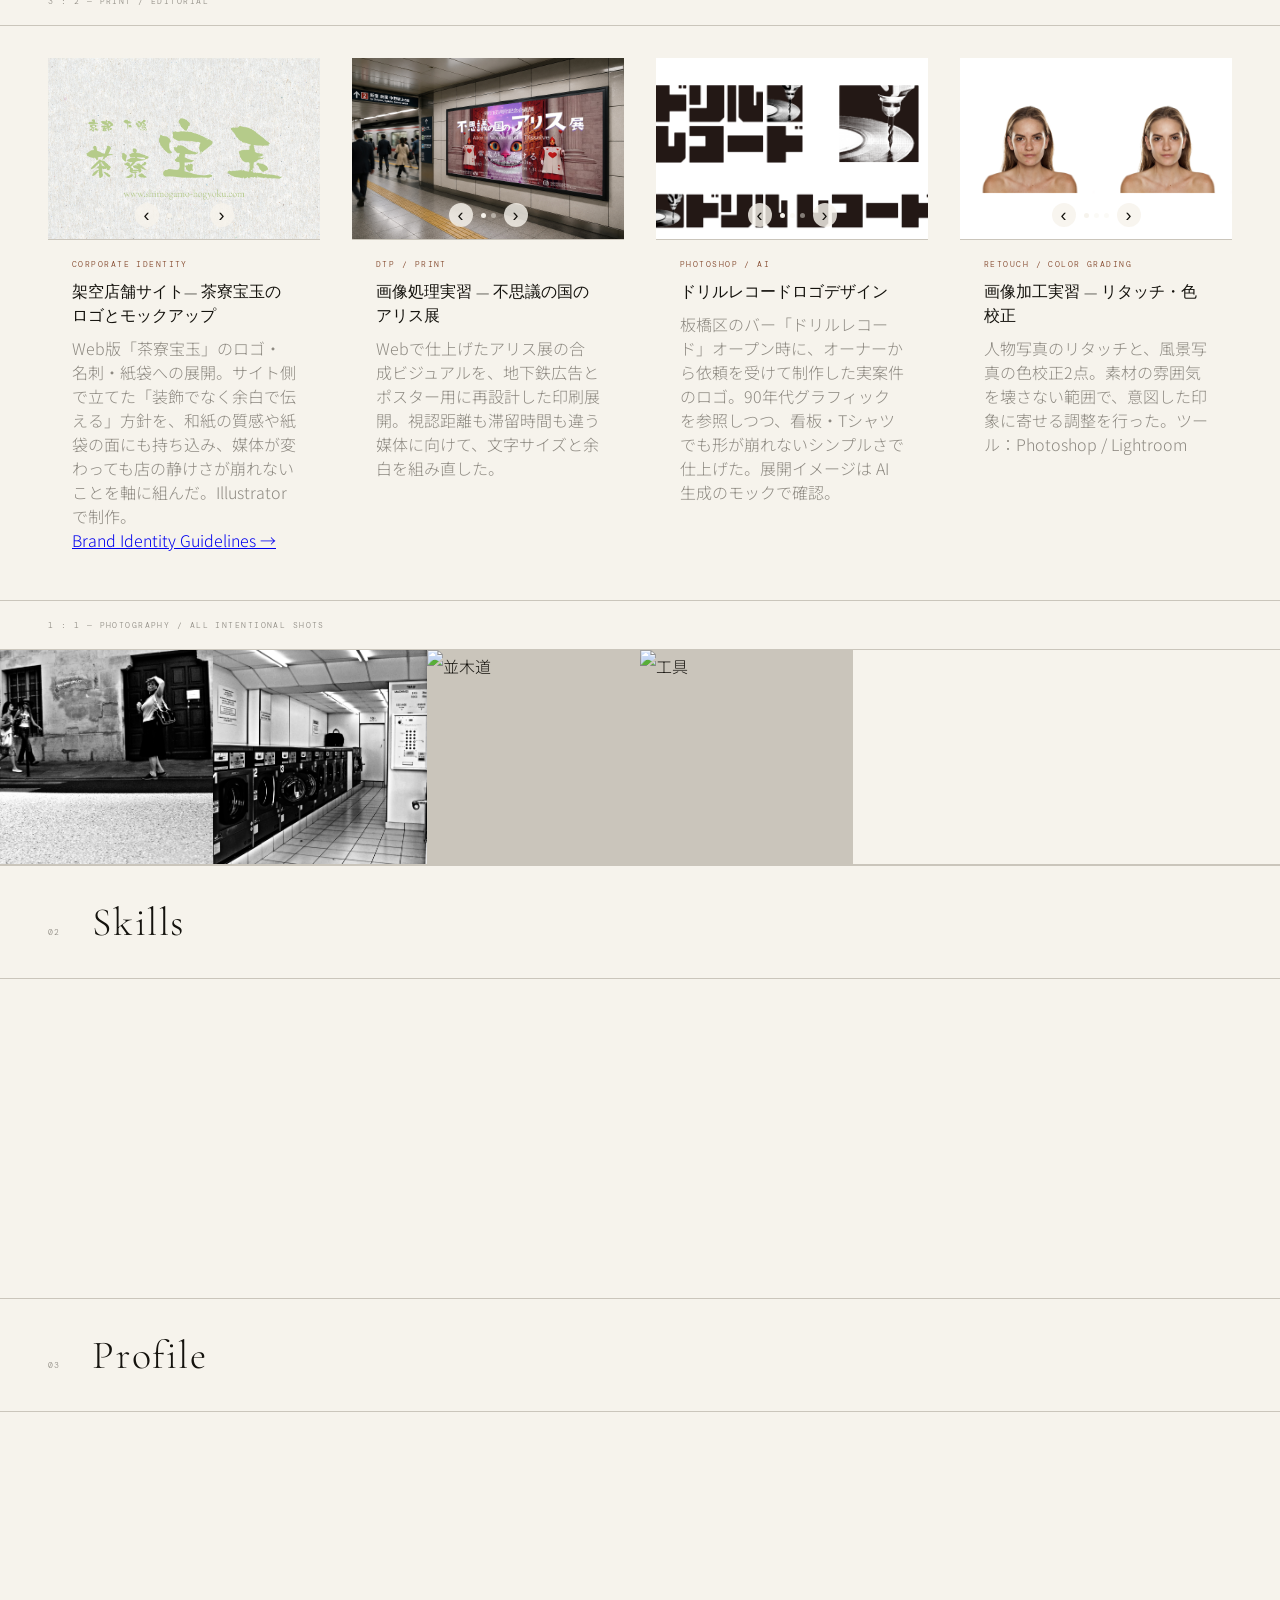
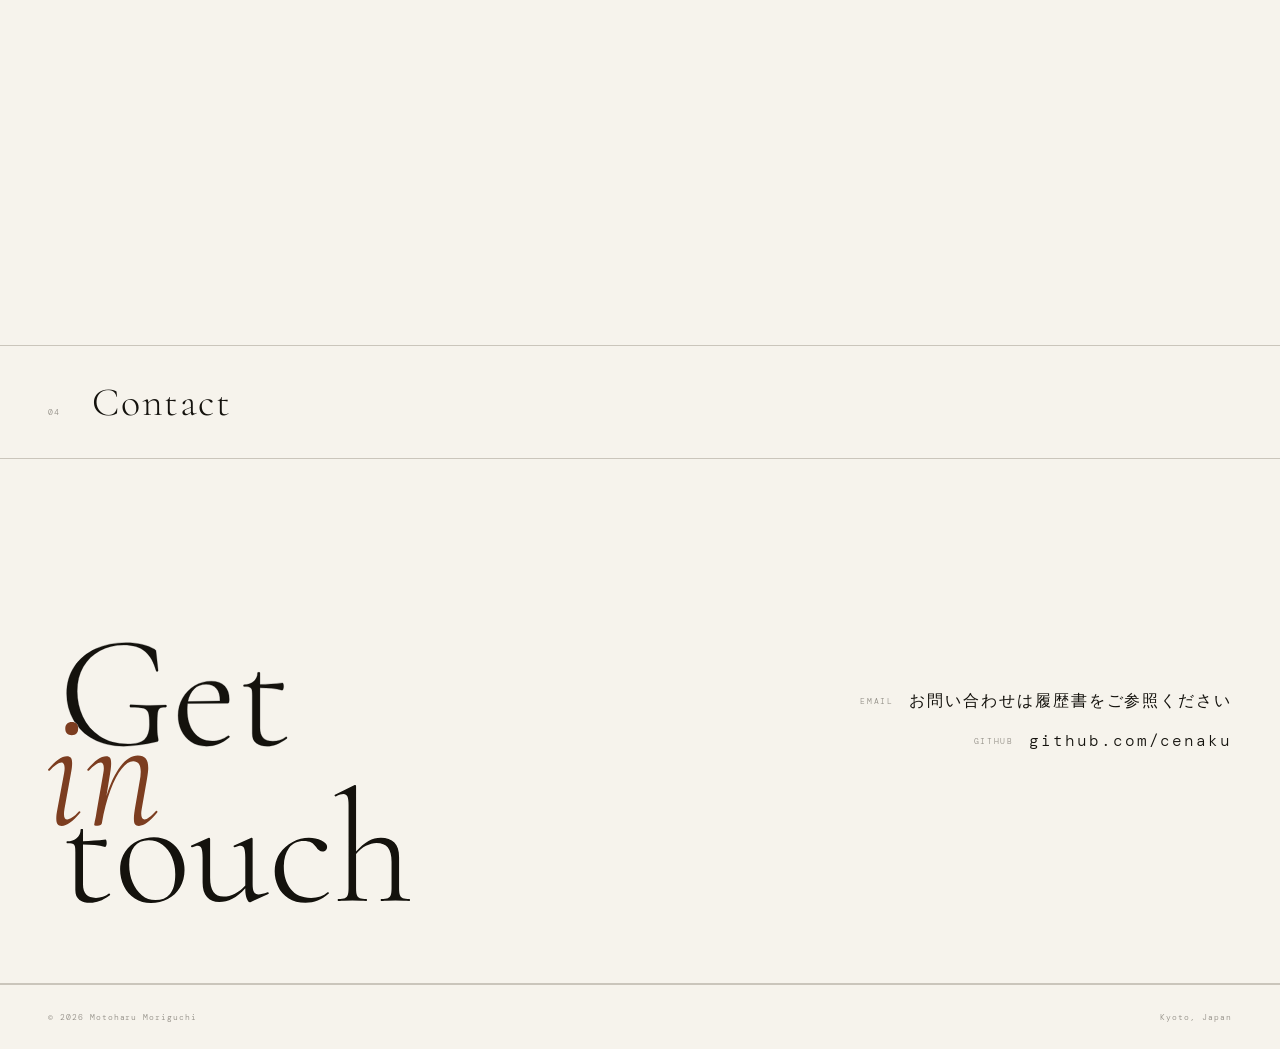
==== commit 8971c621: "Enhance work description with link and formatting Added a link to the brand identity guidelines and " ====
--- a/index.html
+++ b/index.html
@@ -226,8 +226,9 @@
                 架空店舗サイト— 茶寮宝玉のロゴとモックアップ
               </h3>
               <p class="work-desc">
-                Web版「茶寮宝玉」のロゴ・名刺・紙袋への展開。サイト側で立てた「装飾でなく余白で伝える」方針を、和紙の質感や紙袋の面にも持ち込み、媒体が変わっても店の静けさが崩れないことを軸に組んだ。Illustratorで制作。
-              </p>
+  Web版「茶寮宝玉」のロゴ・名刺・紙袋への展開。サイト側で立てた「装飾でなく余白で伝える」方針を、和紙の質感や紙袋の面にも持ち込み、媒体が変わっても店の静けさが崩れないことを軸に組んだ。Illustratorで制作。<br>
+  <a href="https://cenaku.github.io/hogyoku-ci/" target="_blank" rel="noopener" class="work-link">Brand Identity Guidelines →</a>
+</p>
 </div>
           </li>
           <li class="work-item fade-in">
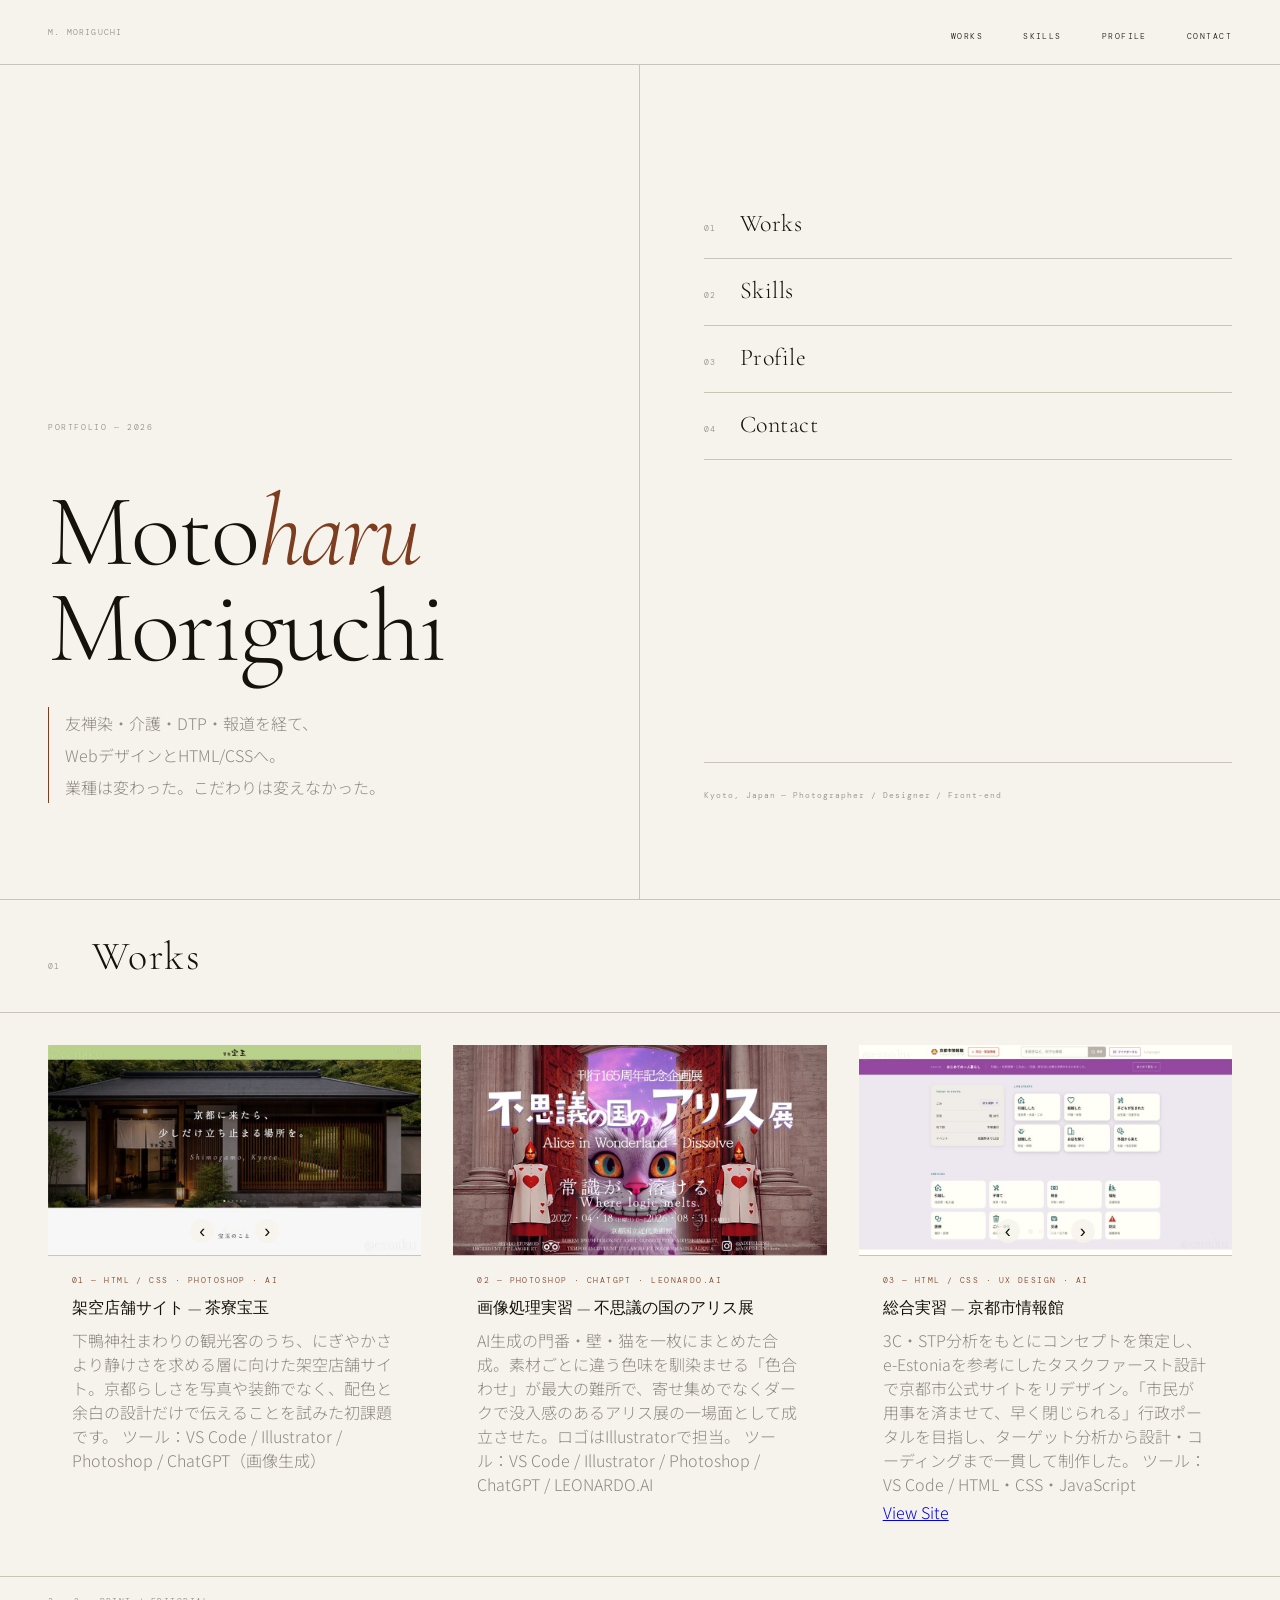
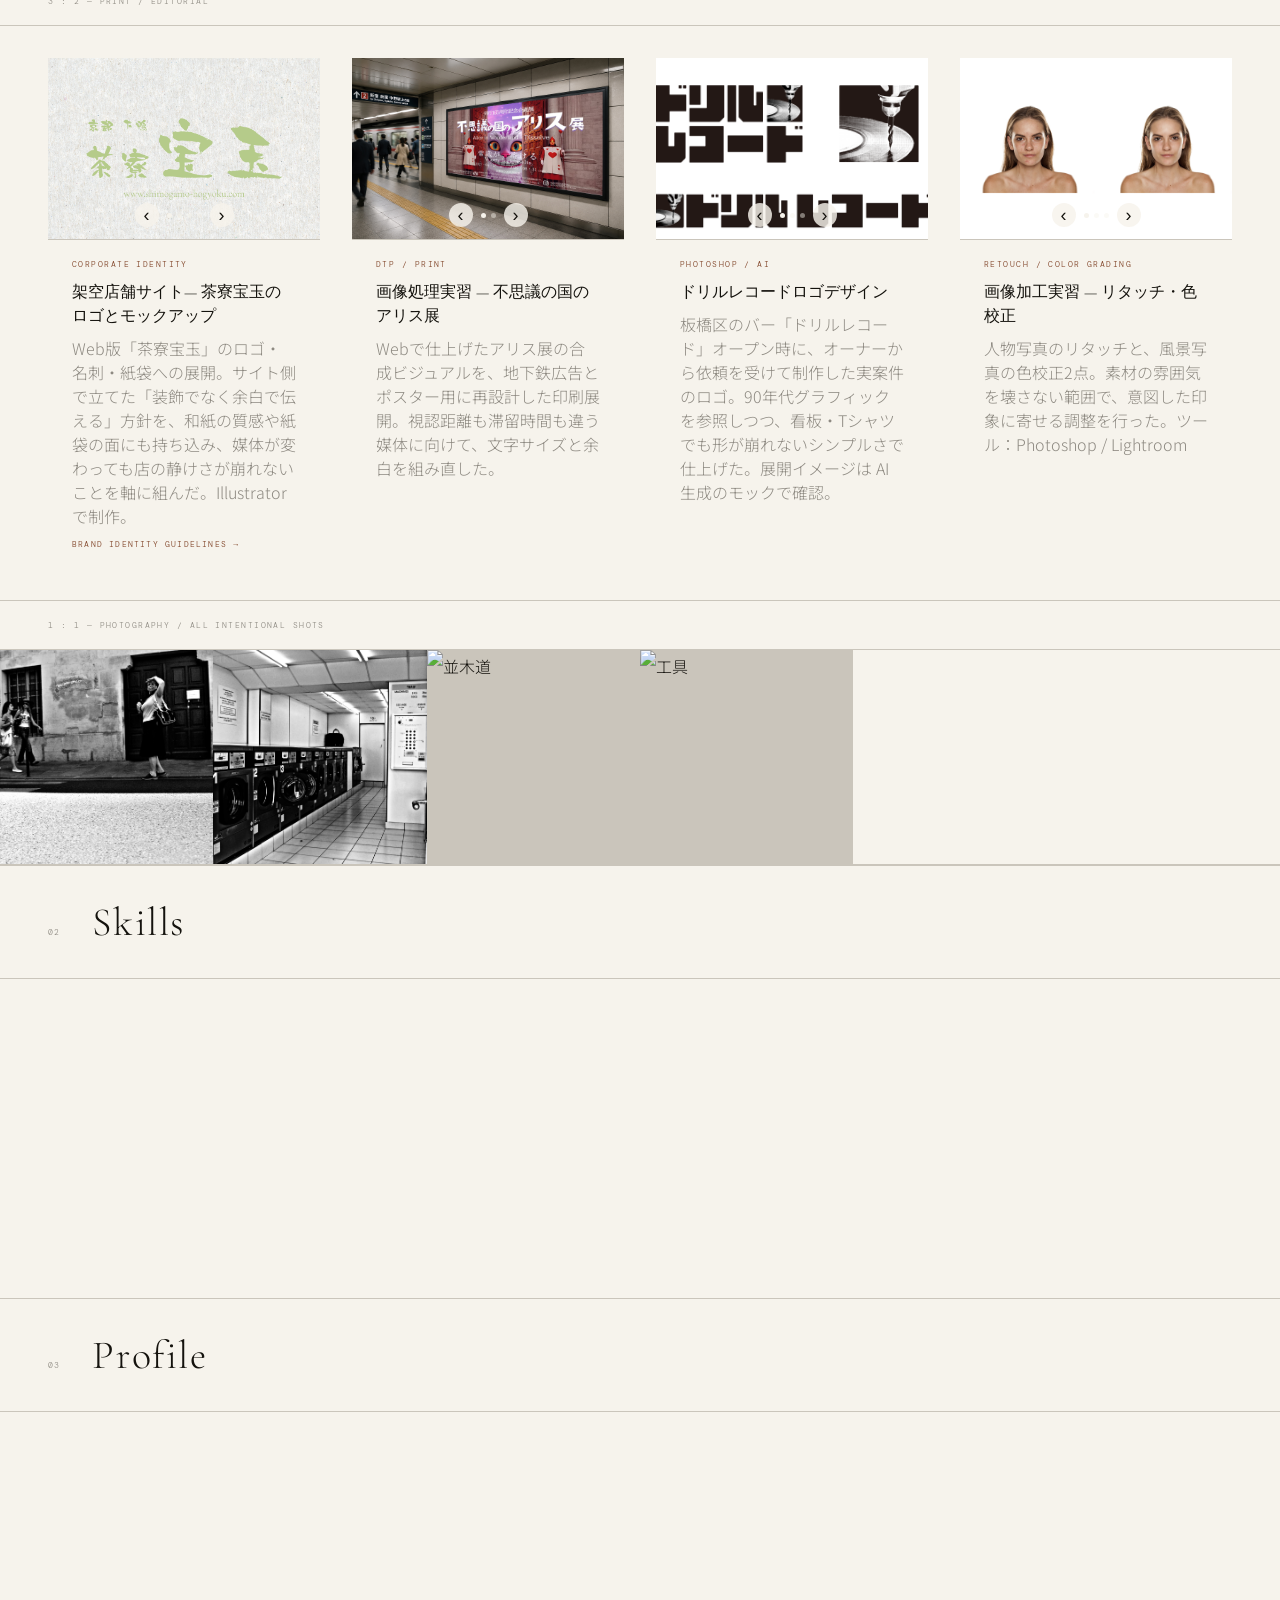
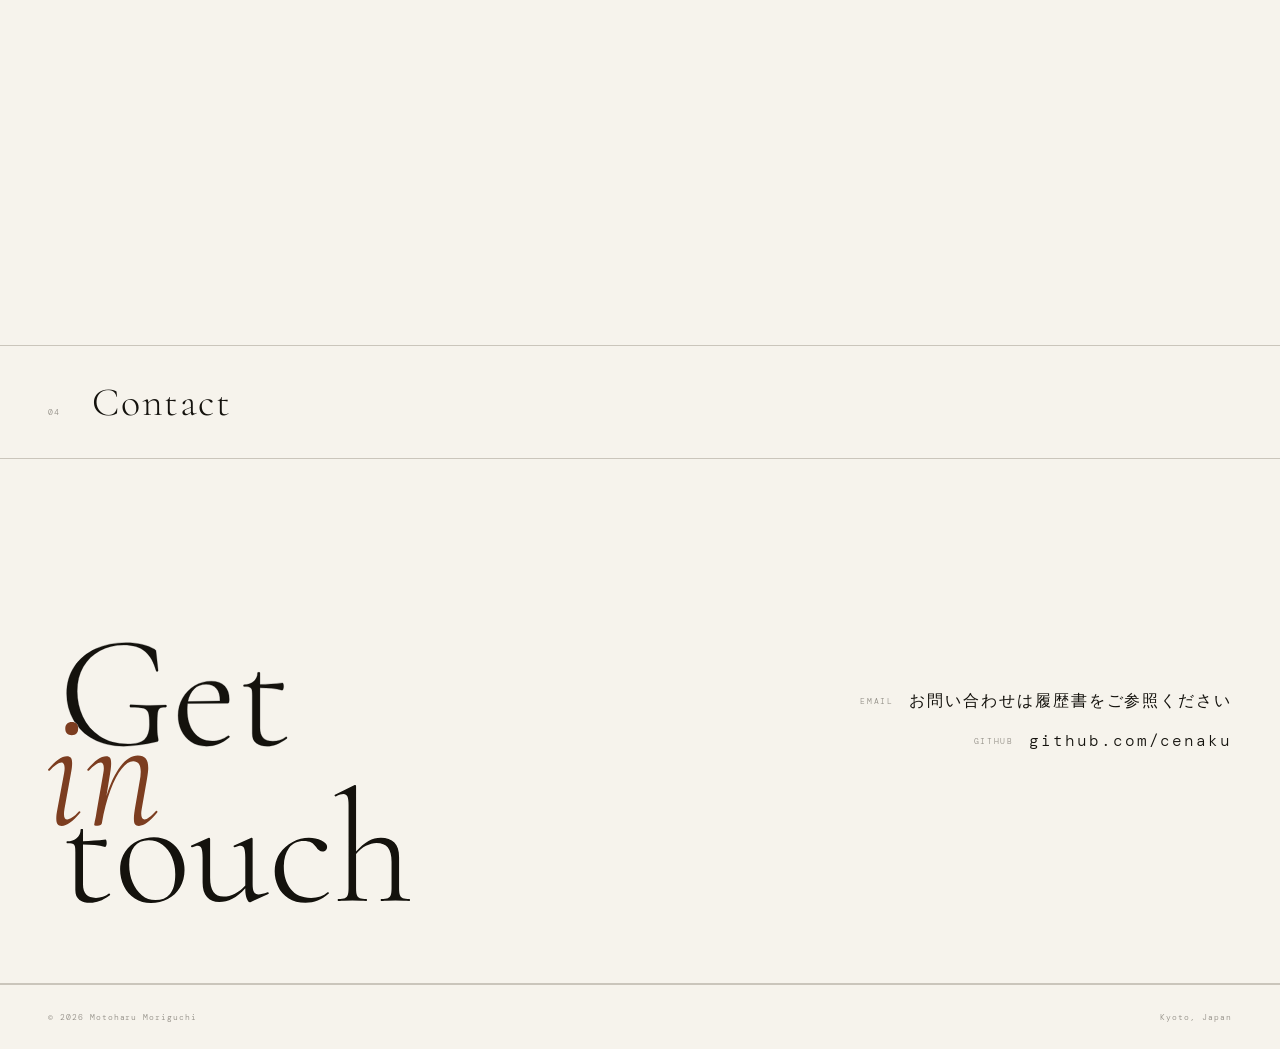
==== commit a858db67: "Update GitHub link to point to cenaku" ====
--- a/index.html
+++ b/index.html
@@ -555,7 +555,7 @@
           </li>
           <li>
             <a
-              href="https://github.com/ユーザー名"
+              href="https://github.com/cenaku"
               class="contact-link"
               target="_blank"
             >
--- a/style.css
+++ b/style.css
@@ -390,6 +390,20 @@
   line-height: 24px;     /* 8×3 */
   color: var(--muted);
 }
+
+.work-link {
+  font-family: 'DM Mono', monospace;
+  font-size: 8px;
+  line-height: 16px;
+  letter-spacing: 0.15em;
+  text-transform: uppercase;
+  color: var(--accent);
+  text-decoration: none;
+  display: inline-block;
+  margin-top: 8px;
+  transition: opacity 0.25s;
+}
+.work-link:hover { opacity: 0.6; }
 
 /* ── SKILLS ── */
 #skills .skills-inner { display: grid; grid-template-columns: 1fr 1fr; }
